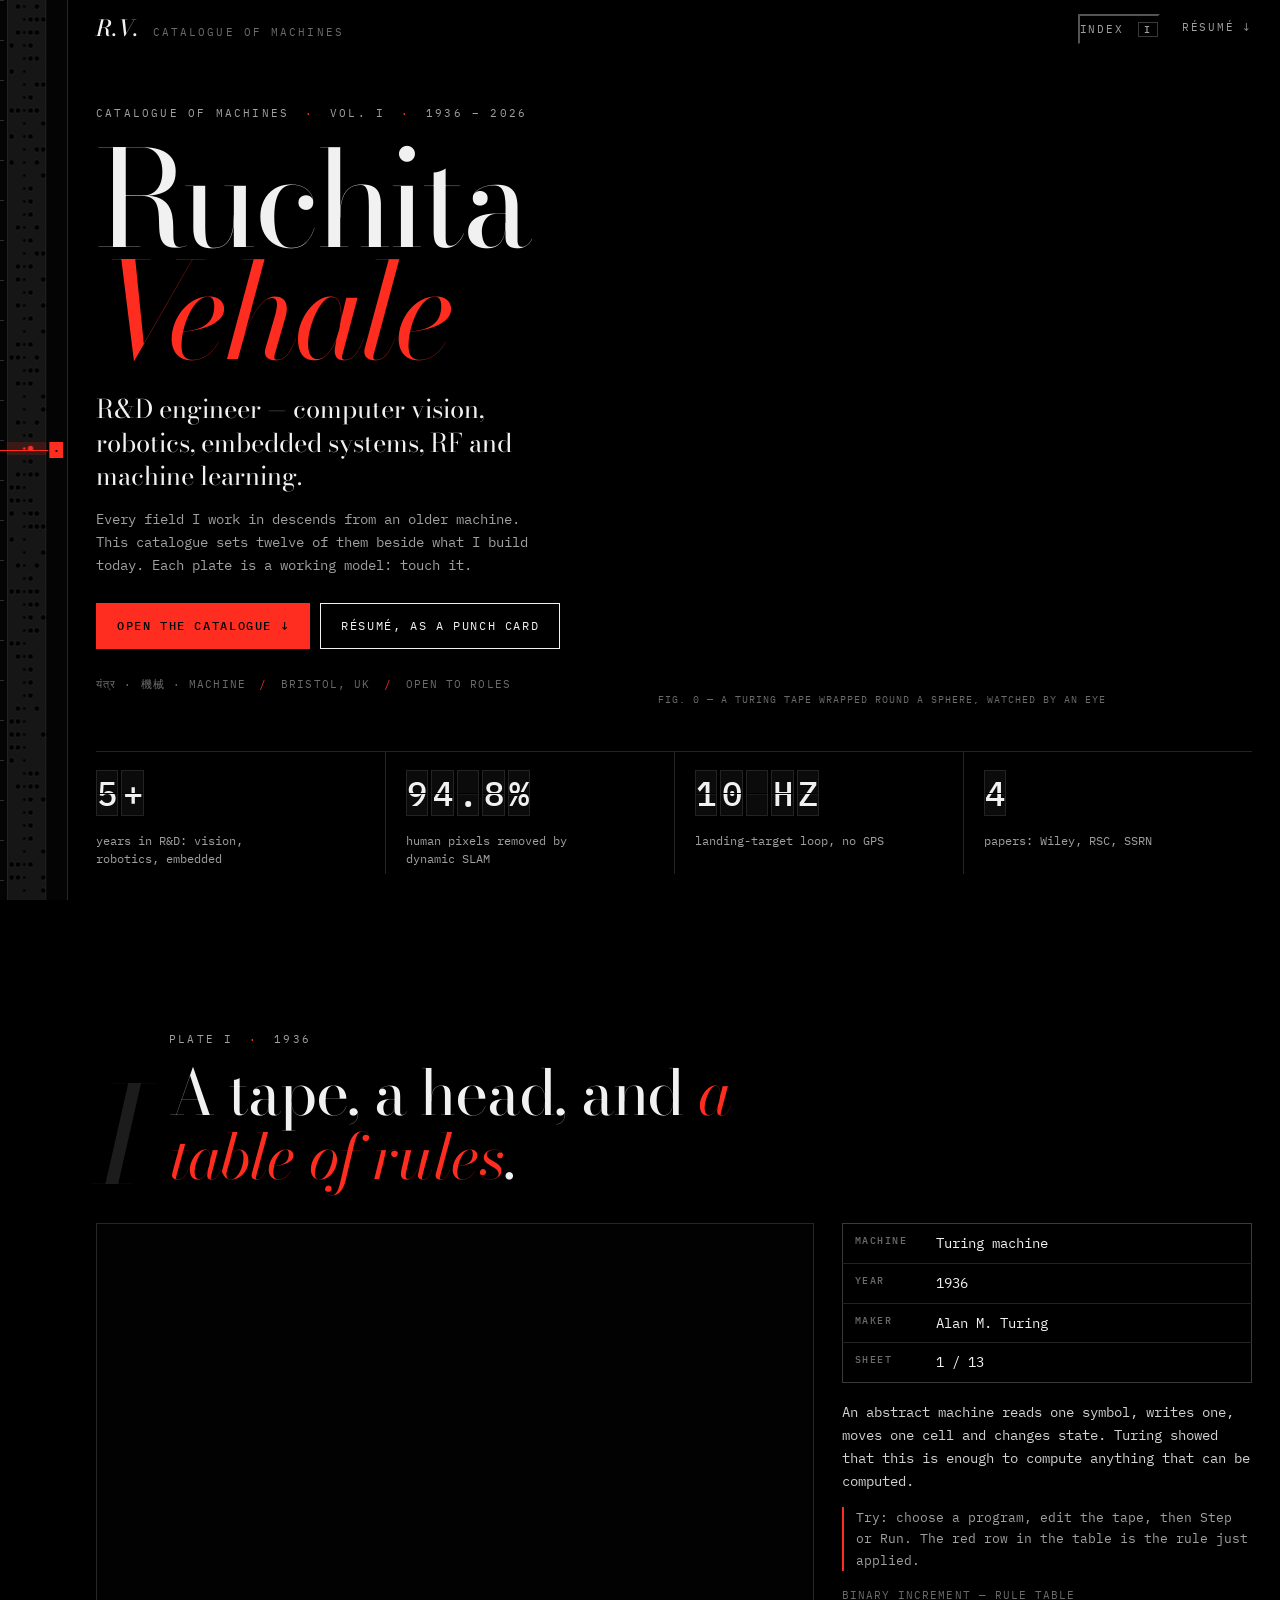
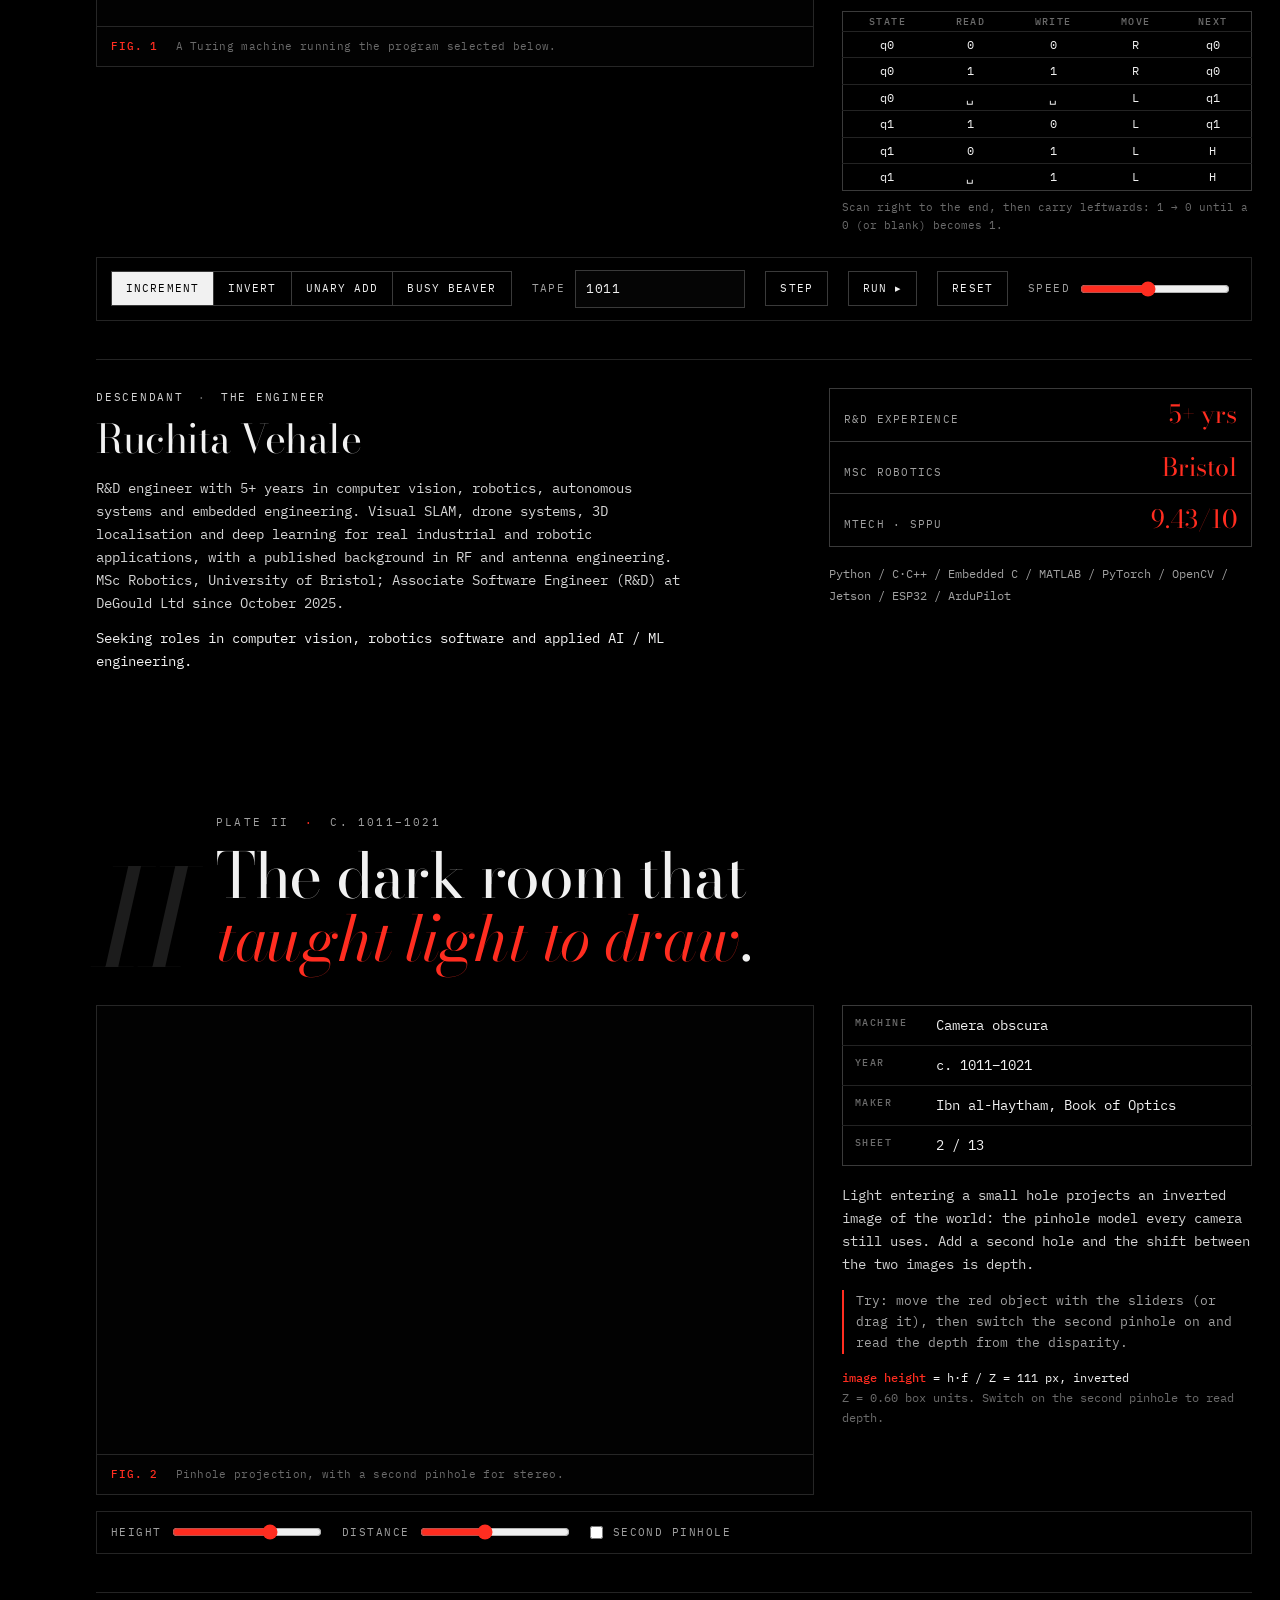
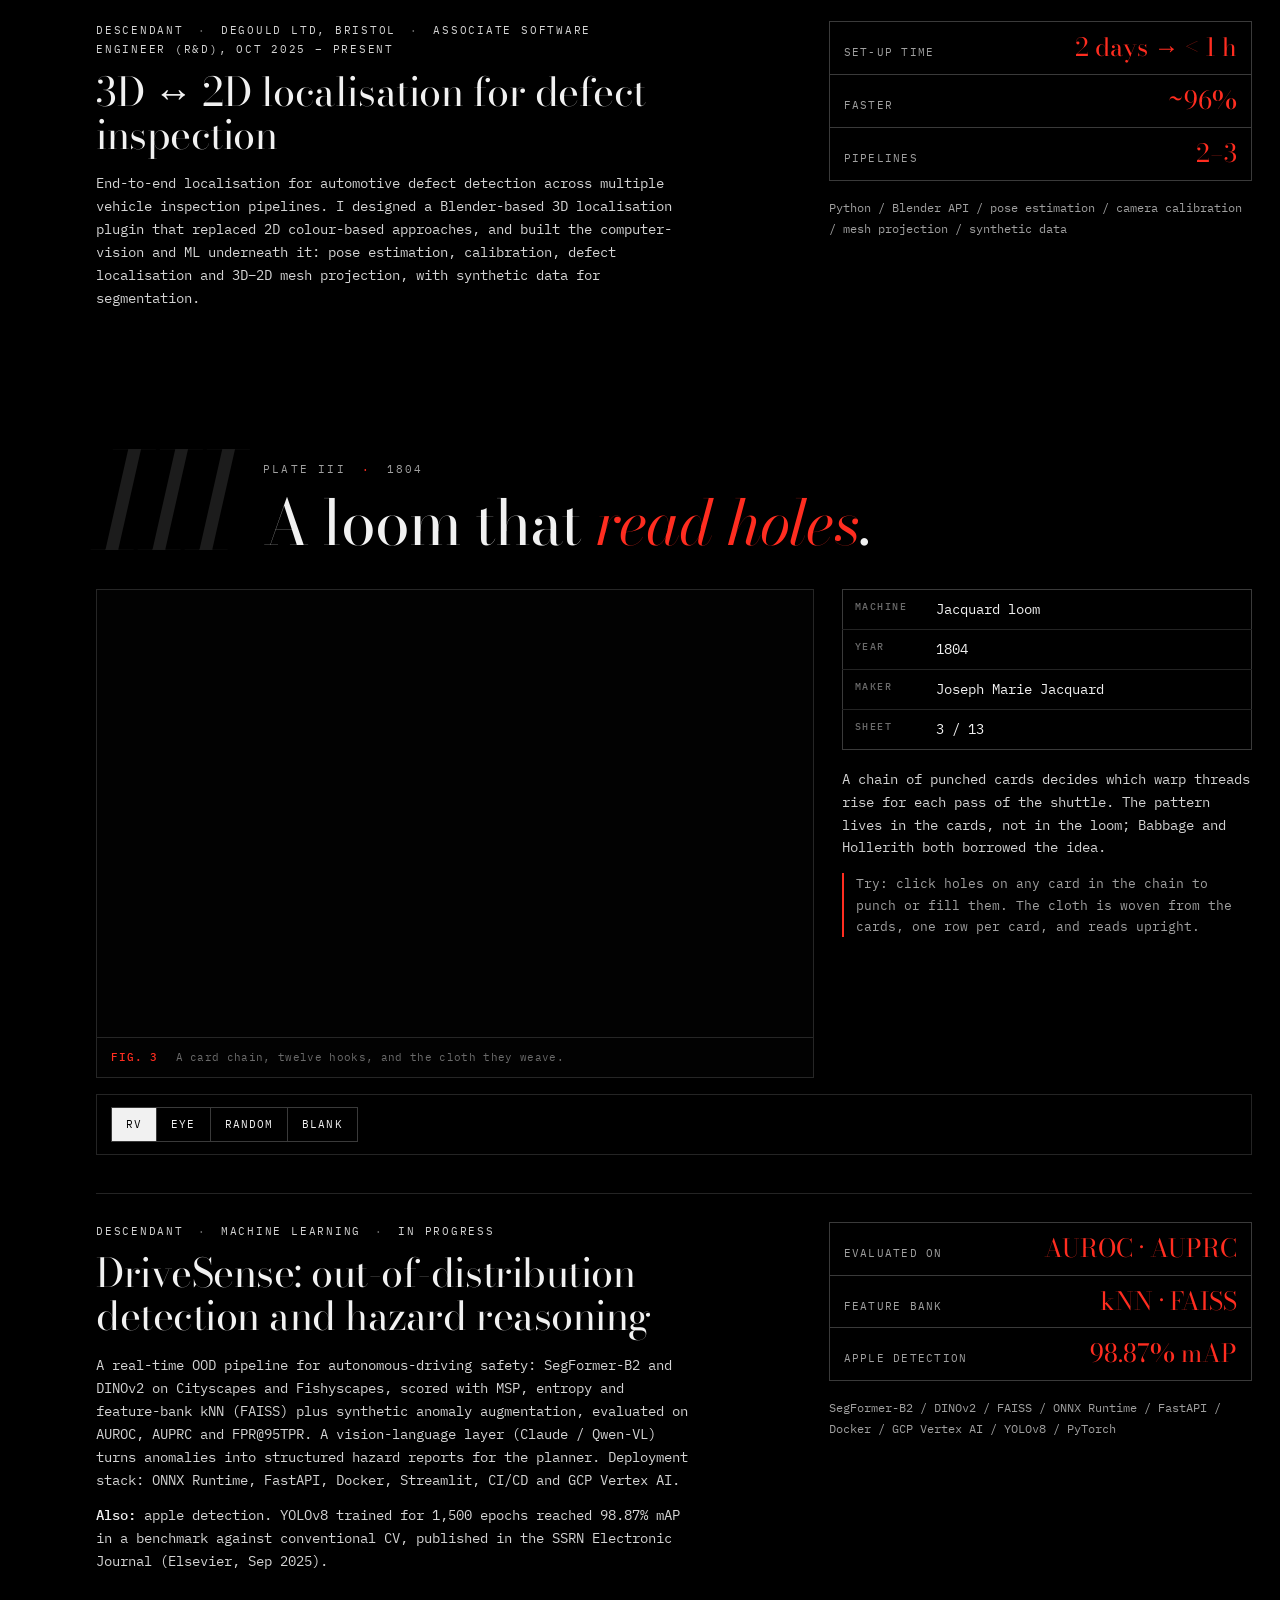
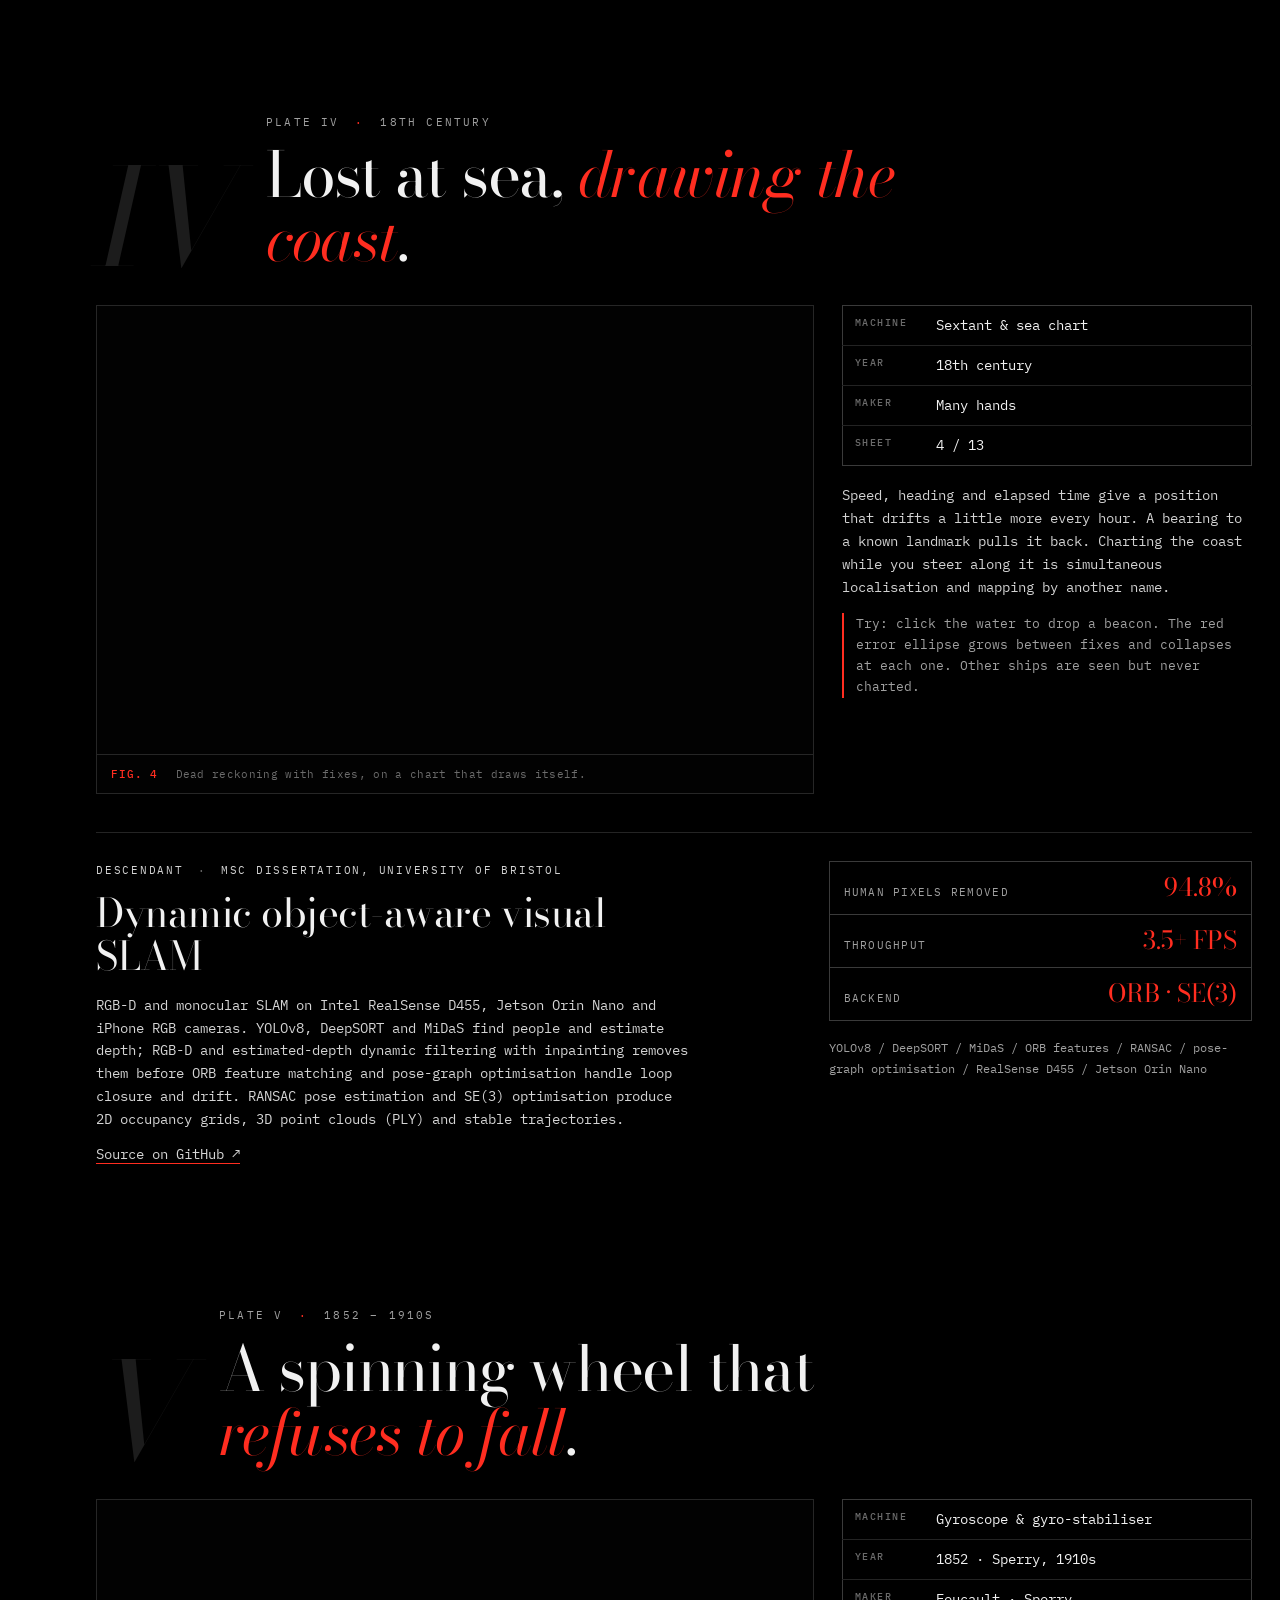
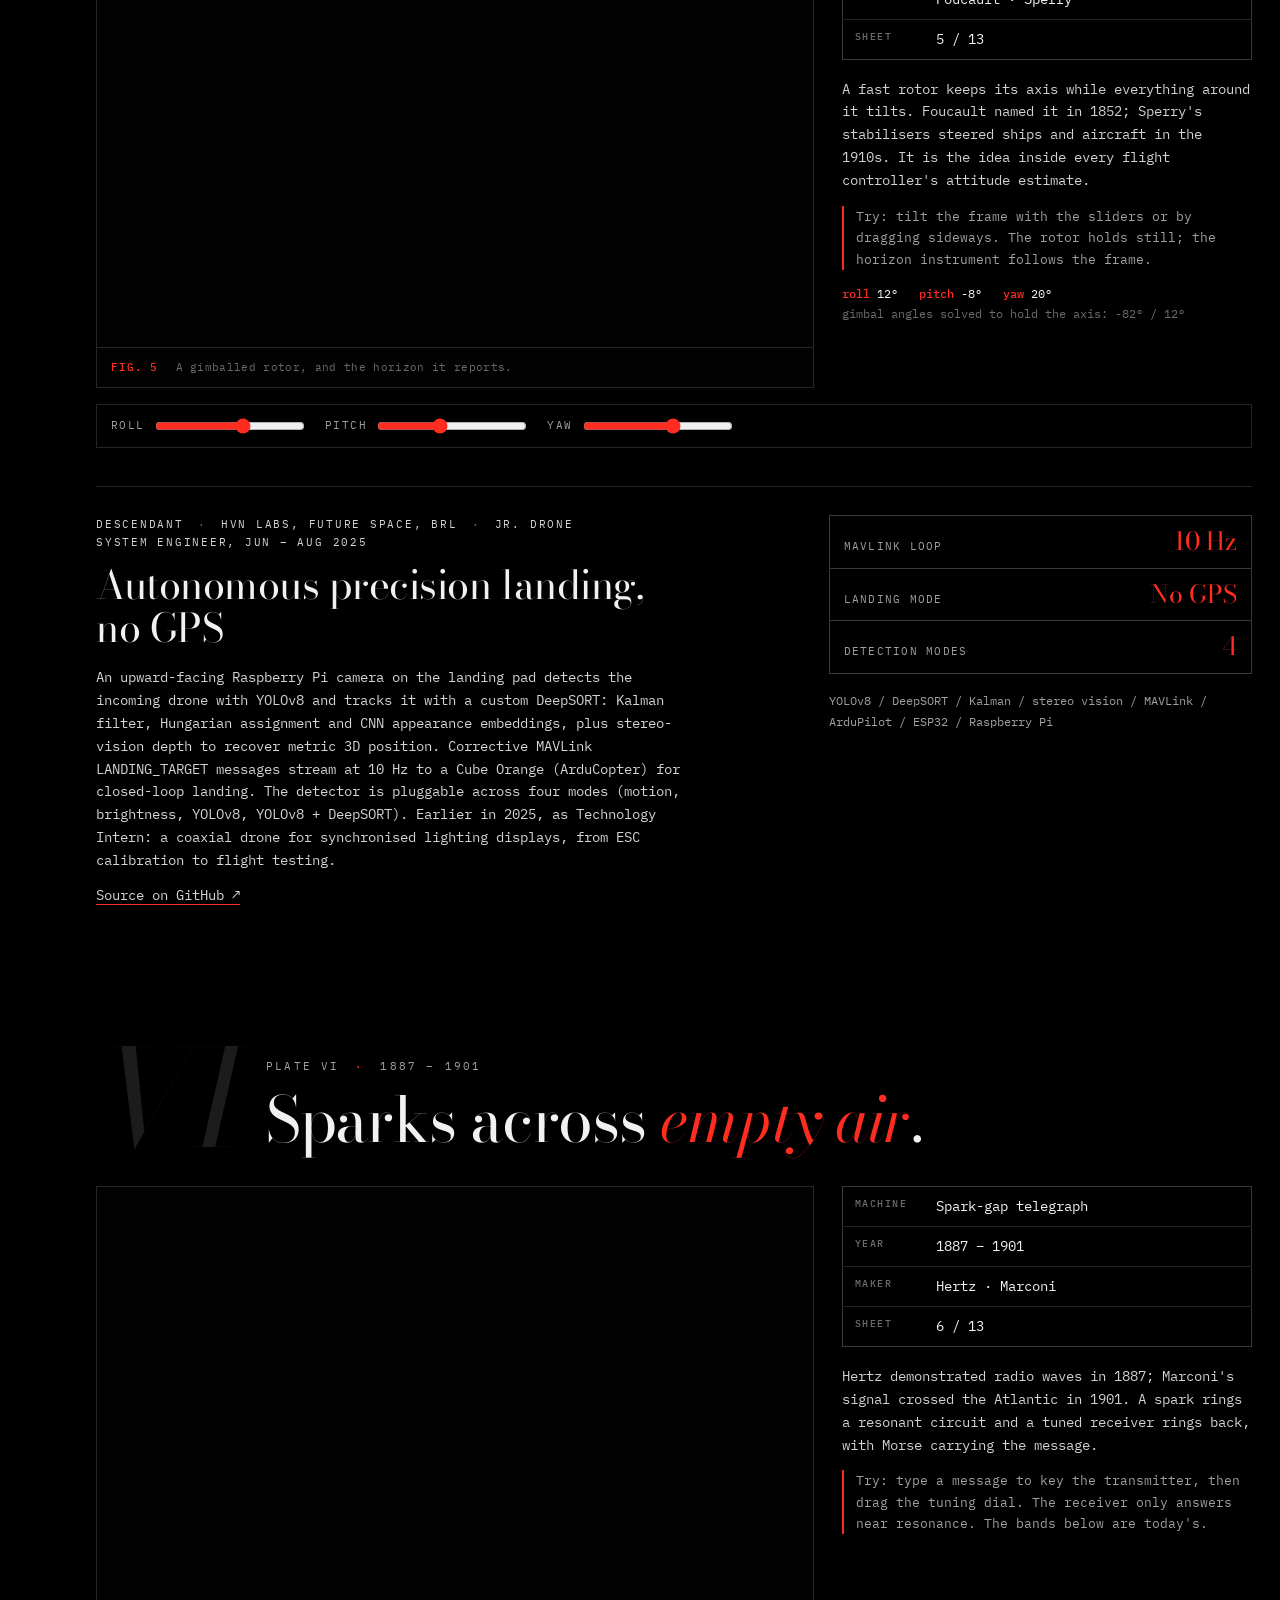
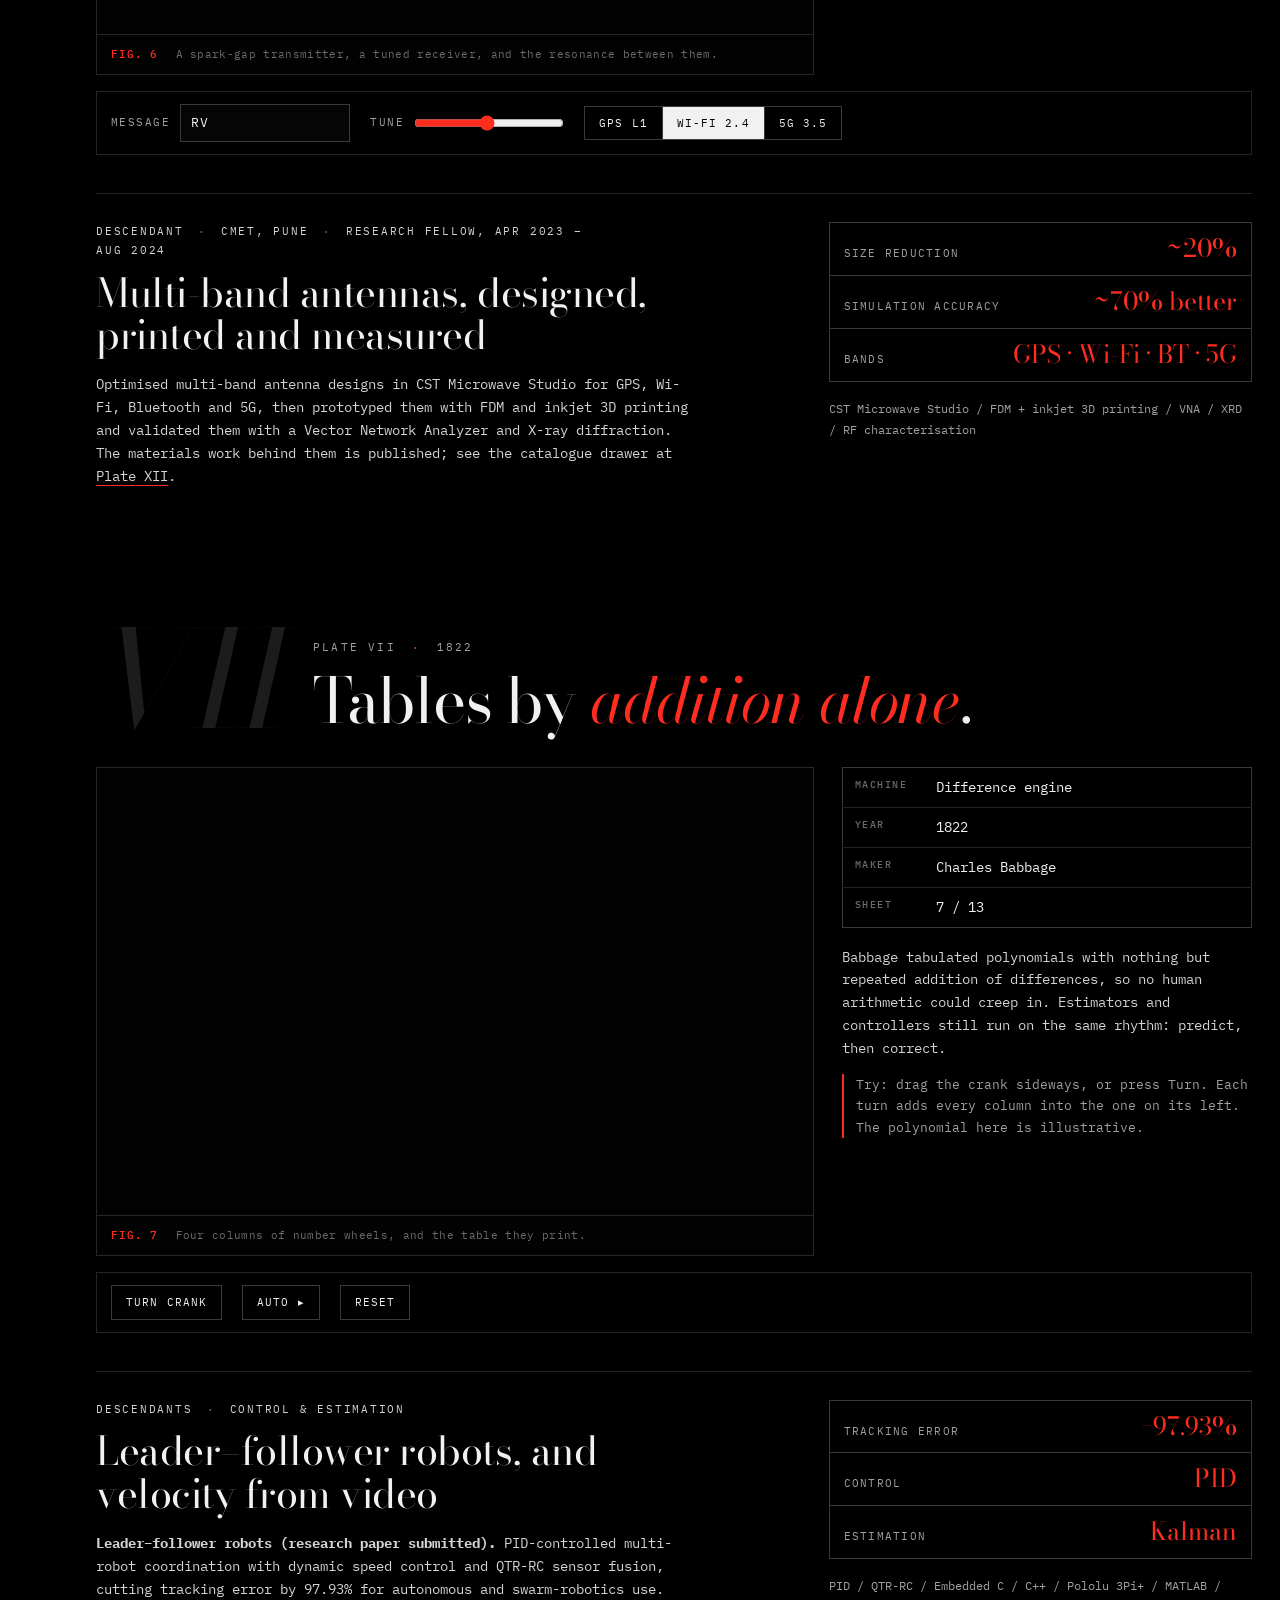
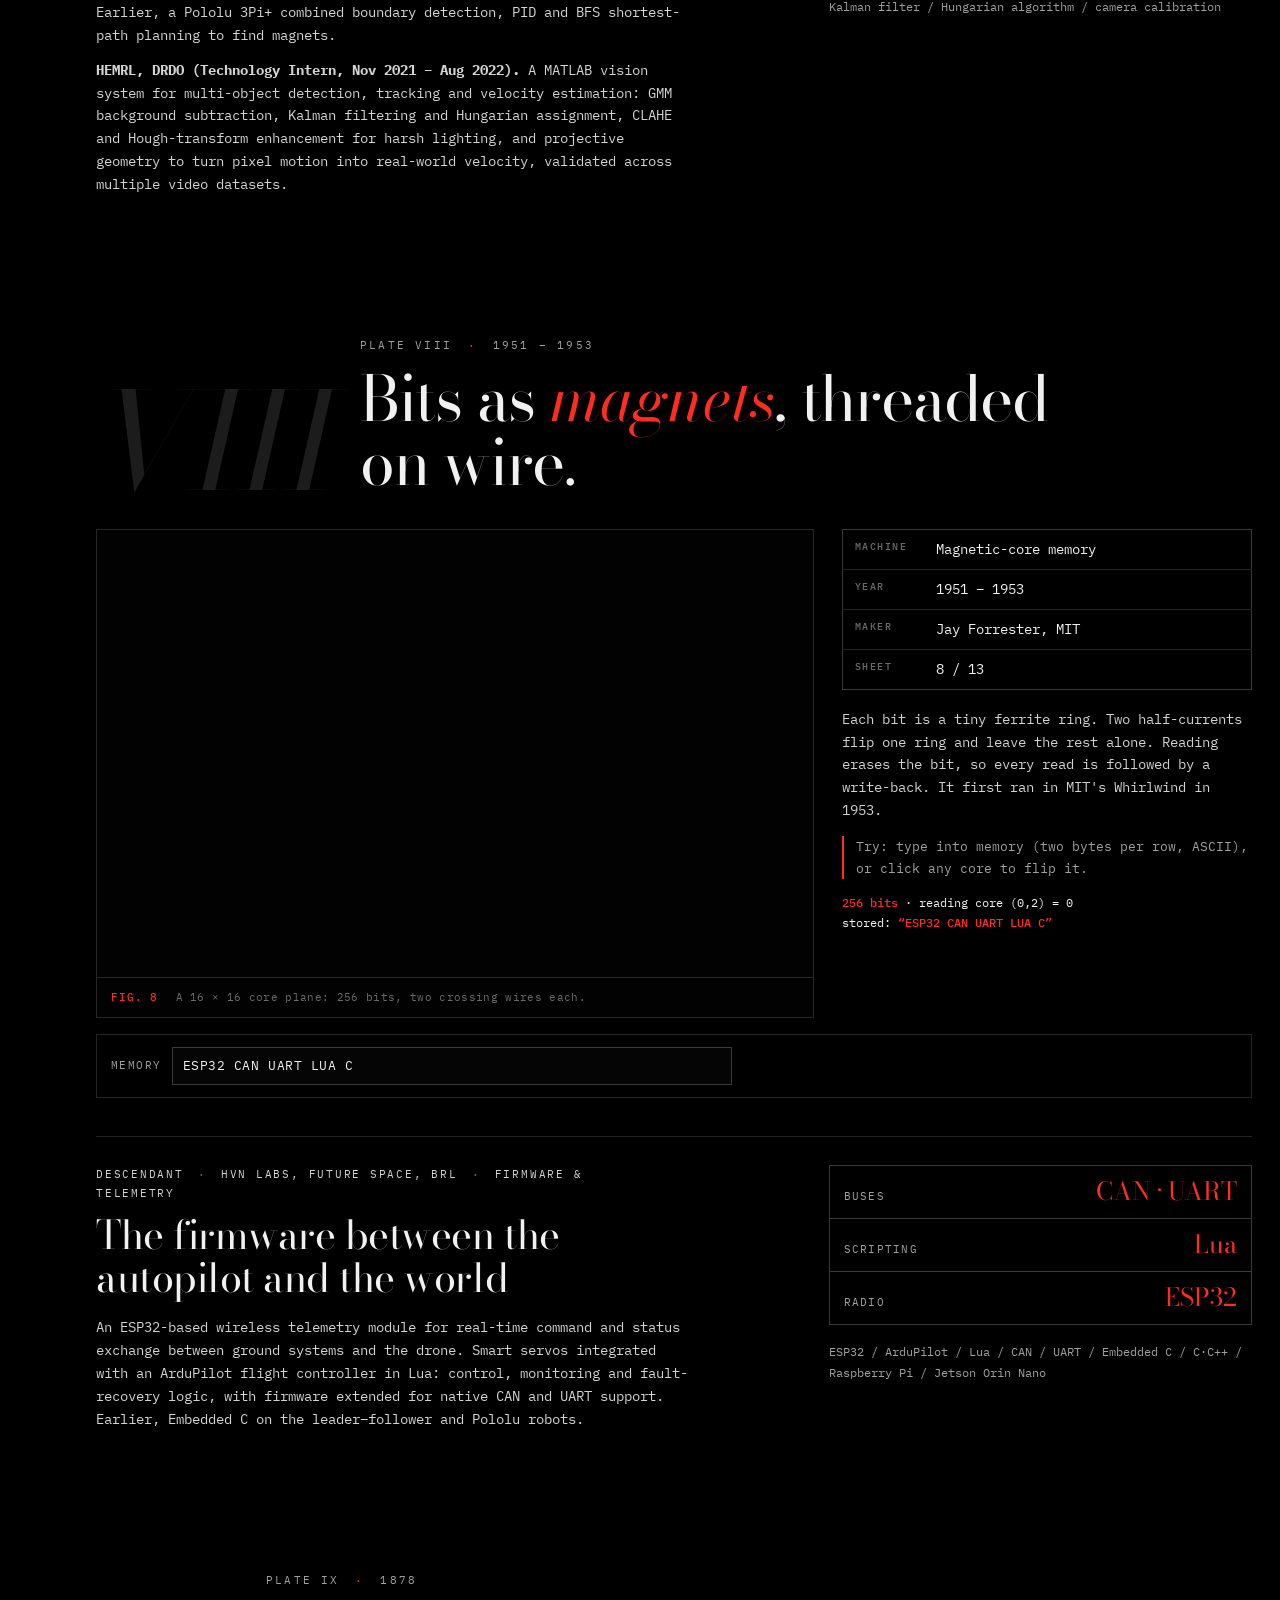
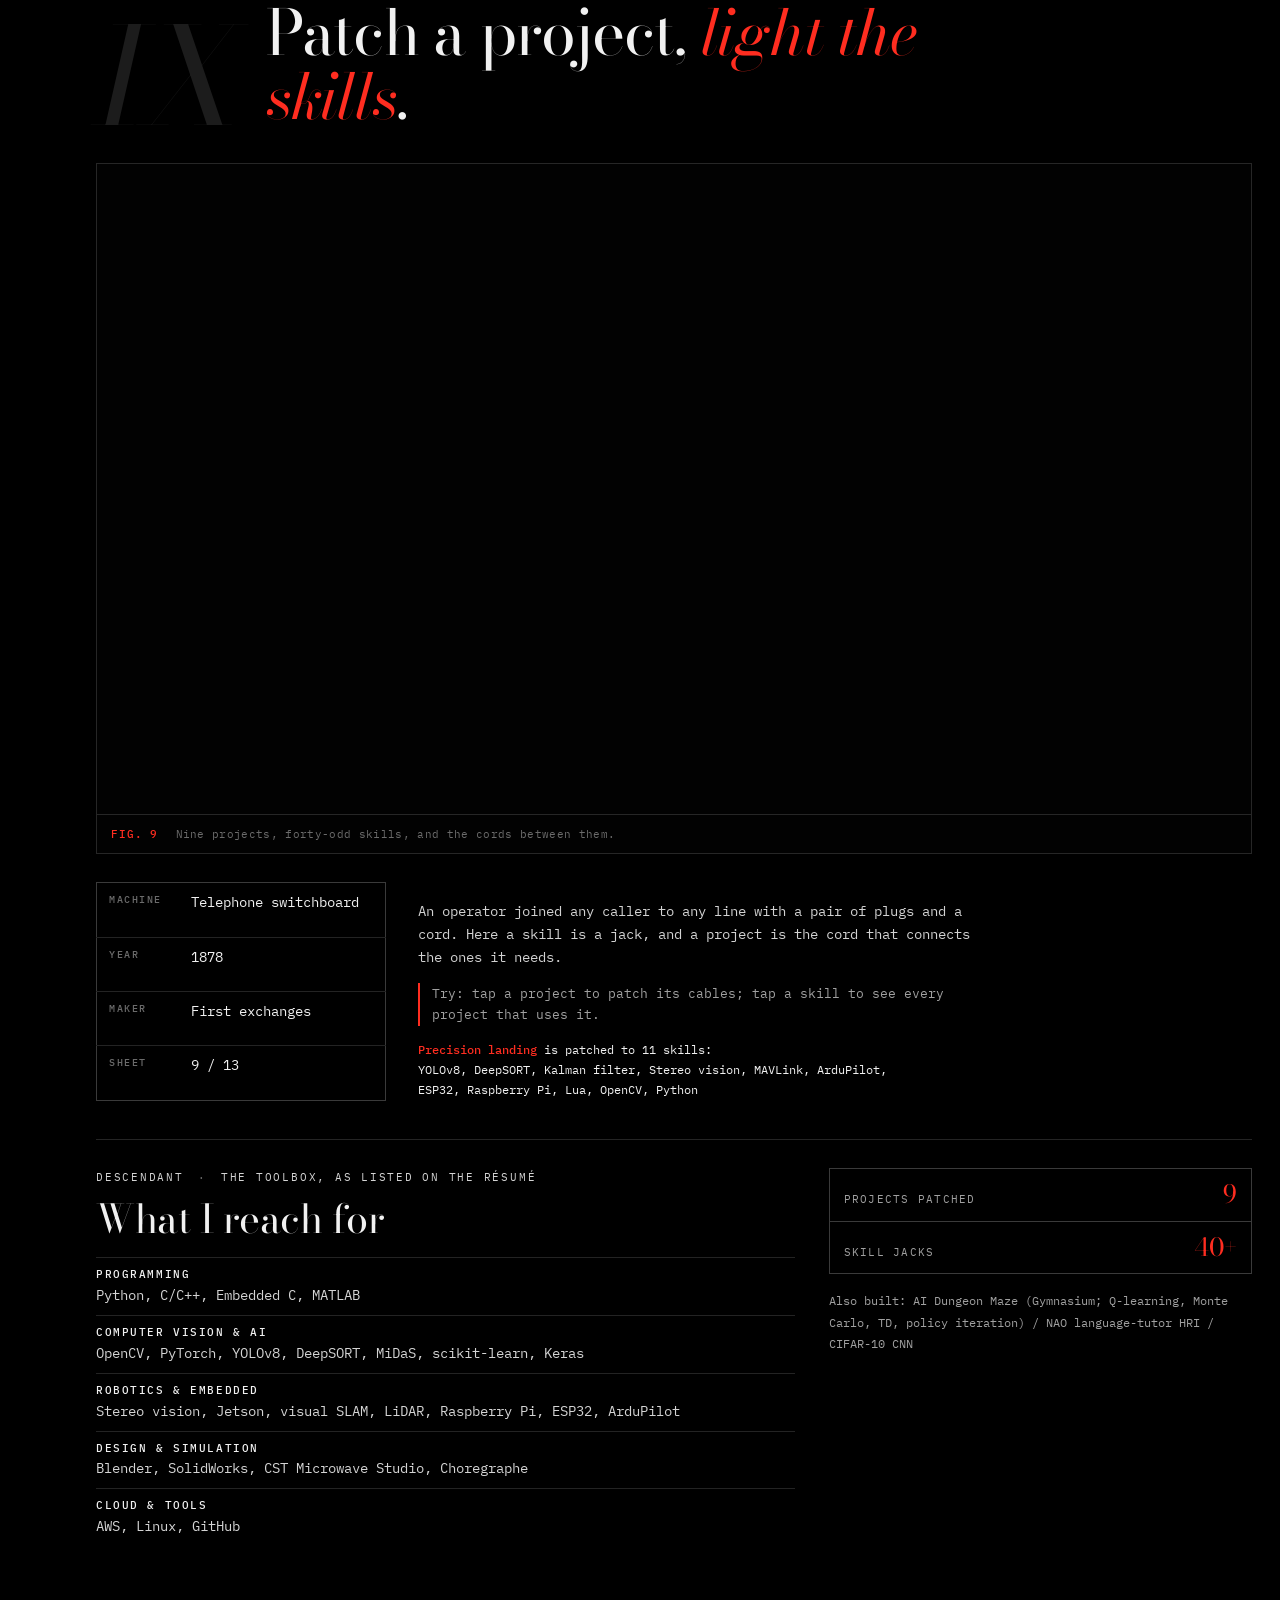
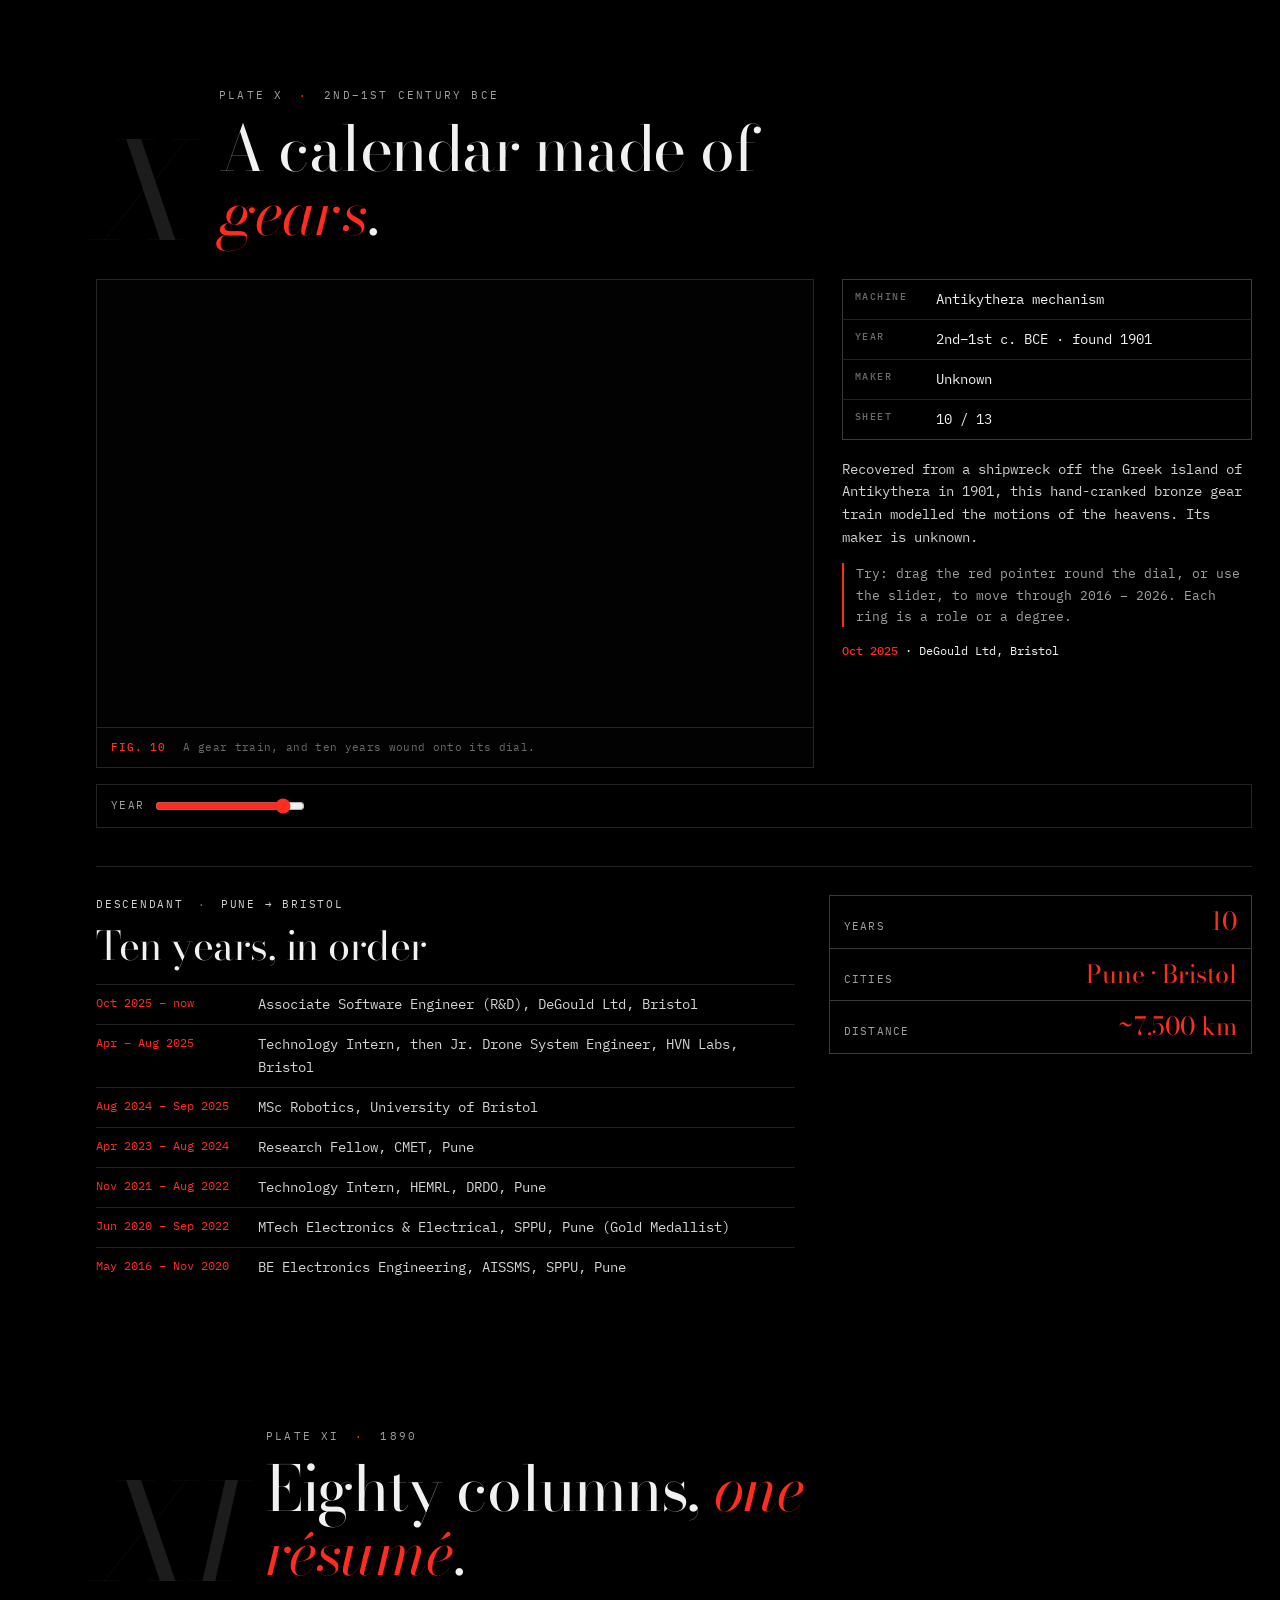
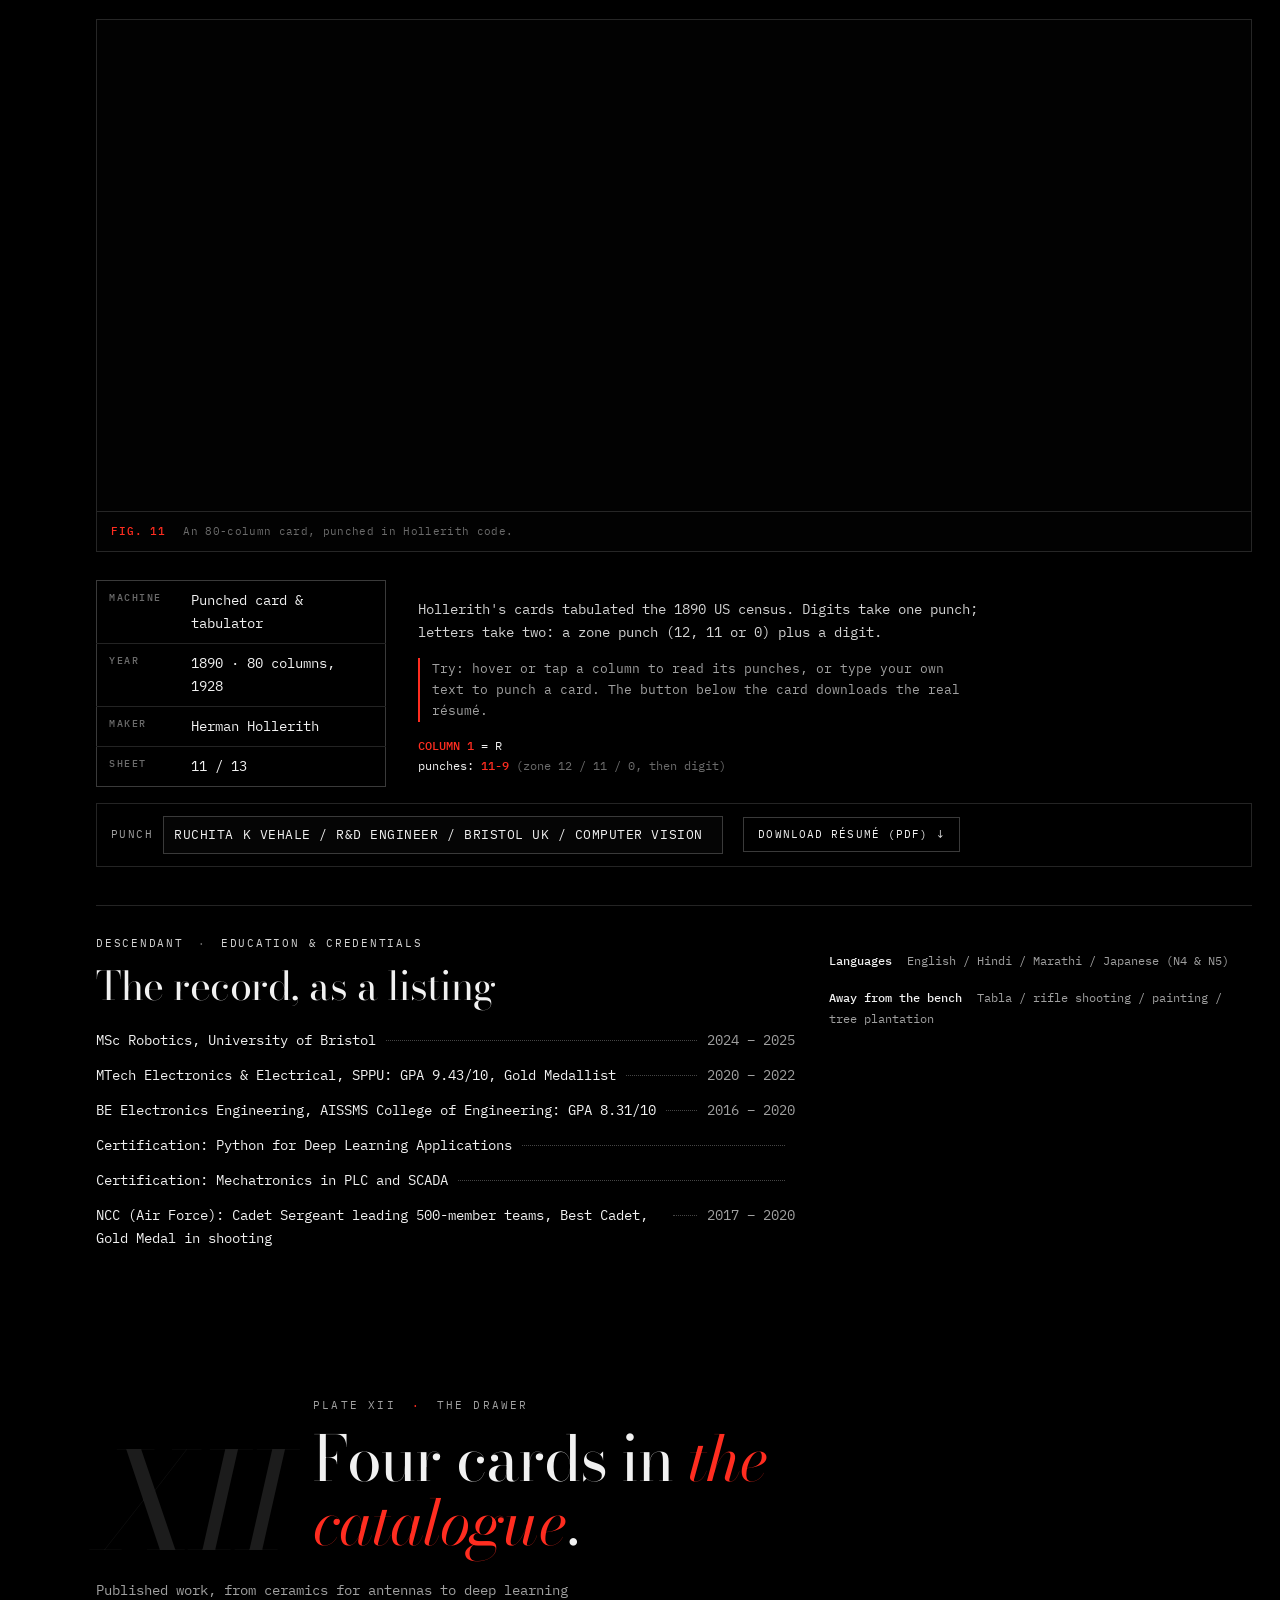
==== site/index.html @ 9521c8f7 "Rewrite portfolio as "Catalogue of Machines" (static site in site/) Replace the Hugo site with a han" ====
<!doctype html>
<html lang="en-GB">
<head>
  <meta charset="utf-8">
  <meta name="viewport" content="width=device-width, initial-scale=1">
  <title>Ruchita Vehale — Catalogue of Machines</title>
  <meta name="description" content="Ruchita Vehale, R&D engineer in computer vision, robotics, embedded systems, RF and machine learning — a catalogue of twelve historic machines, each beside the modern work that descends from it.">
  <meta name="theme-color" content="#000000">
  <meta property="og:title" content="Ruchita Vehale — Catalogue of Machines">
  <meta property="og:description" content="R&D engineer. Computer vision, robotics, embedded, RF and ML — as twelve working historic machines.">
  <link rel="icon" href="./favicon.svg" type="image/svg+xml">
  <link rel="preconnect" href="https://fonts.googleapis.com">
  <link rel="preconnect" href="https://fonts.gstatic.com" crossorigin>
  <link href="https://fonts.googleapis.com/css2?family=Bodoni+Moda:ital,opsz,wght@0,6..96,400;0,6..96,500;1,6..96,400;1,6..96,500&family=IBM+Plex+Mono:wght@300;400;500&display=swap" rel="stylesheet">
  <link rel="stylesheet" href="./css/styles.css">
</head>
<body>
  <canvas id="tape" aria-hidden="true"></canvas>

  <header class="top">
    <a class="mark" href="#top"><b>R.V.</b><span>Catalogue of Machines</span></a>
    <nav>
      <button class="link" id="index-open" aria-haspopup="dialog">Index <kbd>I</kbd></button>
      <a class="link" href="./files/Ruchita_Vehale_Resume.pdf" download>Résumé&nbsp;↓</a>
    </nav>
  </header>

  <main>
    <!-- ═════════════ 0 · HERO ═════════════ -->
    <section class="hero" id="top" data-n="0">
      <div class="hero-copy">
        <p class="eyebrow">Catalogue of Machines <i>·</i> Vol. I <i>·</i> 1936 – 2026</p>
        <h1 class="name"><span>Ruchita</span><em>Vehale</em></h1>
        <p class="tag">R&amp;D engineer — computer vision, robotics, embedded systems, RF and machine learning.</p>
        <p class="lede">Every field I work in descends from an older machine. This catalogue sets twelve of them beside what I build today. Each plate is a working model: touch it.</p>
        <div class="cta">
          <a class="btn red" href="#p1">Open the catalogue&nbsp;↓</a>
          <a class="btn" href="#p11">Résumé, as a punch card</a>
        </div>
        <p class="meta"><span lang="mr">यंत्र</span> · <span lang="ja">機械</span> · machine <i>/</i> Bristol, UK <i>/</i> open to roles</p>
      </div>
      <div class="hero-art">
        <canvas data-scene="hero" data-key="hero" aria-hidden="true"></canvas>
        <span class="figlab">FIG. 0 — a Turing tape wrapped round a sphere, watched by an eye</span>
      </div>
      <dl class="flaps" id="flaps">
        <div class="fm" data-val="5+"><dt class="fl" aria-hidden="true"></dt><dd><b>5+</b> years in R&amp;D: vision, robotics, embedded</dd></div>
        <div class="fm" data-val="94.8%"><dt class="fl" aria-hidden="true"></dt><dd><b>94.8%</b> human pixels removed by dynamic SLAM</dd></div>
        <div class="fm" data-val="10 HZ"><dt class="fl" aria-hidden="true"></dt><dd><b>10 Hz</b> landing-target loop, no GPS</dd></div>
        <div class="fm" data-val="4"><dt class="fl" aria-hidden="true"></dt><dd><b>4</b> papers: Wiley, RSC, SSRN</dd></div>
      </dl>
    </section>

    <!-- ═════════════ I · TURING MACHINE ═════════════ -->
    <section class="plate" id="p1" data-n="1" data-title="Turing machine">
      <header class="ph"><span class="pn" aria-hidden="true">I</span><div><p class="eyebrow">Plate I <i>·</i> 1936</p><h2>A tape, a head, and <em>a table of rules</em>.</h2></div></header>
      <div class="pbody">
        <figure class="fig" style="--ar:16/9;--arm:4/5">
          <canvas data-scene="turing" data-key="turing" aria-hidden="true"></canvas>
          <figcaption><b>FIG. 1</b> A Turing machine running the program selected below.</figcaption>
        </figure>
        <aside class="tb">
          <table>
            <tr><th>Machine</th><td>Turing machine</td></tr>
            <tr><th>Year</th><td>1936</td></tr>
            <tr><th>Maker</th><td>Alan M. Turing</td></tr>
            <tr><th>Sheet</th><td>1 / 13</td></tr>
          </table>
          <p class="note">An abstract machine reads one symbol, writes one, moves one cell and changes state. Turing showed that this is enough to compute anything that can be computed.</p>
          <p class="try">Try: choose a program, edit the tape, then Step or Run. The red row in the table is the rule just applied.</p>
          <div class="rules" data-out="rules"></div>
        </aside>
      </div>
      <div class="ctrls" aria-label="Turing machine controls">
        <div class="seg" role="group" aria-label="Program">
          <button class="on" data-for="turing" data-call="program" data-arg="increment">Increment</button>
          <button data-for="turing" data-call="program" data-arg="invert">Invert</button>
          <button data-for="turing" data-call="program" data-arg="add">Unary add</button>
          <button data-for="turing" data-call="program" data-arg="beaver">Busy beaver</button>
        </div>
        <label class="fld">Tape <input data-for="turing" data-call="input" type="text" value="1011" maxlength="16" spellcheck="false" autocomplete="off" aria-label="Initial tape"></label>
        <button data-for="turing" data-call="step">Step</button>
        <button data-for="turing" data-call="run" id="turing-run">Run ▸</button>
        <button data-for="turing" data-call="reset">Reset</button>
        <label class="fld">Speed <input data-for="turing" data-call="speed" type="range" min="1" max="10" value="5" aria-label="Speed"></label>
      </div>
      <div class="desc">
        <div class="dl">
          <p class="k">Descendant <i>·</i> the engineer</p>
          <h3>Ruchita Vehale</h3>
          <p>R&amp;D engineer with 5+ years in computer vision, robotics, autonomous systems and embedded engineering. Visual SLAM, drone systems, 3D localisation and deep learning for real industrial and robotic applications, with a published background in RF and antenna engineering. MSc Robotics, University of Bristol; Associate Software Engineer (R&amp;D) at DeGould Ltd since October 2025.</p>
          <p class="open">Seeking roles in computer vision, robotics software and applied AI / ML engineering.</p>
        </div>
        <div class="dr">
          <dl class="m"><div><dt>R&amp;D experience</dt><dd>5+ yrs</dd></div><div><dt>MSc Robotics</dt><dd>Bristol</dd></div><div><dt>MTech · SPPU</dt><dd>9.43/10</dd></div></dl>
          <p class="stack">Python / C·C++ / Embedded C / MATLAB / PyTorch / OpenCV / Jetson / ESP32 / ArduPilot</p>
        </div>
      </div>
    </section>

    <!-- ═════════════ II · CAMERA OBSCURA ═════════════ -->
    <section class="plate" id="p2" data-n="2" data-title="Camera obscura">
      <header class="ph"><span class="pn" aria-hidden="true">II</span><div><p class="eyebrow">Plate II <i>·</i> c. 1011–1021</p><h2>The dark room that <em>taught light to draw</em>.</h2></div></header>
      <div class="pbody">
        <figure class="fig" style="--ar:16/10;--arm:1/1.15">
          <canvas data-scene="obscura" data-key="obscura" aria-hidden="true"></canvas>
          <figcaption><b>FIG. 2</b> Pinhole projection, with a second pinhole for stereo.</figcaption>
        </figure>
        <aside class="tb">
          <table>
            <tr><th>Machine</th><td>Camera obscura</td></tr>
            <tr><th>Year</th><td>c. 1011–1021</td></tr>
            <tr><th>Maker</th><td>Ibn al-Haytham, <i>Book of Optics</i></td></tr>
            <tr><th>Sheet</th><td>2 / 13</td></tr>
          </table>
          <p class="note">Light entering a small hole projects an inverted image of the world: the pinhole model every camera still uses. Add a second hole and the shift between the two images is depth.</p>
          <p class="try">Try: move the red object with the sliders (or drag it), then switch the second pinhole on and read the depth from the disparity.</p>
          <p class="read" data-out="obscura-read"></p>
        </aside>
      </div>
      <div class="ctrls">
        <label class="fld">Height <input data-for="obscura" data-call="y" type="range" min="-1" max="1" step="0.01" value="0.35" aria-label="Object height"></label>
        <label class="fld">Distance <input data-for="obscura" data-call="z" type="range" min="0.3" max="1" step="0.01" value="0.6" aria-label="Object distance"></label>
        <label class="fld chk"><input data-for="obscura" data-call="stereo" type="checkbox" aria-label="Second pinhole"> Second pinhole</label>
      </div>
      <div class="desc">
        <div class="dl">
          <p class="k">Descendant <i>·</i> DeGould Ltd, Bristol <i>·</i> Associate Software Engineer (R&amp;D), Oct 2025 – present</p>
          <h3>3D ↔ 2D localisation for defect inspection</h3>
          <p>End-to-end localisation for automotive defect detection across multiple vehicle inspection pipelines. I designed a Blender-based 3D localisation plugin that replaced 2D colour-based approaches, and built the computer-vision and ML underneath it: pose estimation, calibration, defect localisation and 3D–2D mesh projection, with synthetic data for segmentation.</p>
        </div>
        <div class="dr">
          <dl class="m"><div><dt>Set-up time</dt><dd>2 days → &lt; 1 h</dd></div><div><dt>Faster</dt><dd>~96%</dd></div><div><dt>Pipelines</dt><dd>2–3</dd></div></dl>
          <p class="stack">Python / Blender API / pose estimation / camera calibration / mesh projection / synthetic data</p>
        </div>
      </div>
    </section>

    <!-- ═════════════ III · JACQUARD LOOM ═════════════ -->
    <section class="plate" id="p3" data-n="3" data-title="Jacquard loom">
      <header class="ph"><span class="pn" aria-hidden="true">III</span><div><p class="eyebrow">Plate III <i>·</i> 1804</p><h2>A loom that <em>read holes</em>.</h2></div></header>
      <div class="pbody">
        <figure class="fig" style="--ar:16/10;--arm:4/5">
          <canvas data-scene="loom" data-key="loom" aria-hidden="true"></canvas>
          <figcaption><b>FIG. 3</b> A card chain, twelve hooks, and the cloth they weave.</figcaption>
        </figure>
        <aside class="tb">
          <table>
            <tr><th>Machine</th><td>Jacquard loom</td></tr>
            <tr><th>Year</th><td>1804</td></tr>
            <tr><th>Maker</th><td>Joseph Marie Jacquard</td></tr>
            <tr><th>Sheet</th><td>3 / 13</td></tr>
          </table>
          <p class="note">A chain of punched cards decides which warp threads rise for each pass of the shuttle. The pattern lives in the cards, not in the loom; Babbage and Hollerith both borrowed the idea.</p>
          <p class="try">Try: click holes on any card in the chain to punch or fill them. The cloth is woven from the cards, one row per card, and reads upright.</p>
        </aside>
      </div>
      <div class="ctrls">
        <div class="seg" role="group" aria-label="Pattern">
          <button class="on" data-for="loom" data-call="preset" data-arg="rv">RV</button>
          <button data-for="loom" data-call="preset" data-arg="eye">Eye</button>
          <button data-for="loom" data-call="preset" data-arg="random">Random</button>
          <button data-for="loom" data-call="preset" data-arg="clear">Blank</button>
        </div>
      </div>
      <div class="desc">
        <div class="dl">
          <p class="k">Descendant <i>·</i> machine learning <i>·</i> in progress</p>
          <h3>DriveSense: out-of-distribution detection and hazard reasoning</h3>
          <p>A real-time OOD pipeline for autonomous-driving safety: SegFormer-B2 and DINOv2 on Cityscapes and Fishyscapes, scored with MSP, entropy and feature-bank kNN (FAISS) plus synthetic anomaly augmentation, evaluated on AUROC, AUPRC and FPR@95TPR. A vision-language layer (Claude / Qwen-VL) turns anomalies into structured hazard reports for the planner. Deployment stack: ONNX Runtime, FastAPI, Docker, Streamlit, CI/CD and GCP Vertex AI.</p>
          <p class="more"><b>Also:</b> apple detection. YOLOv8 trained for 1,500 epochs reached 98.87% mAP in a benchmark against conventional CV, published in the SSRN Electronic Journal (Elsevier, Sep 2025).</p>
        </div>
        <div class="dr">
          <dl class="m"><div><dt>Evaluated on</dt><dd>AUROC · AUPRC</dd></div><div><dt>Feature bank</dt><dd>kNN · FAISS</dd></div><div><dt>Apple detection</dt><dd>98.87% mAP</dd></div></dl>
          <p class="stack">SegFormer-B2 / DINOv2 / FAISS / ONNX Runtime / FastAPI / Docker / GCP Vertex AI / YOLOv8 / PyTorch</p>
        </div>
      </div>
    </section>

    <!-- ═════════════ IV · NAVIGATOR'S CHART ═════════════ -->
    <section class="plate" id="p4" data-n="4" data-title="Navigator's chart">
      <header class="ph"><span class="pn" aria-hidden="true">IV</span><div><p class="eyebrow">Plate IV <i>·</i> 18th century</p><h2>Lost at sea, <em>drawing the coast</em>.</h2></div></header>
      <div class="pbody">
        <figure class="fig" style="--ar:16/10;--arm:4/5">
          <canvas data-scene="chart" data-key="chart" aria-hidden="true"></canvas>
          <figcaption><b>FIG. 4</b> Dead reckoning with fixes, on a chart that draws itself.</figcaption>
        </figure>
        <aside class="tb">
          <table>
            <tr><th>Machine</th><td>Sextant &amp; sea chart</td></tr>
            <tr><th>Year</th><td>18th century</td></tr>
            <tr><th>Maker</th><td>Many hands</td></tr>
            <tr><th>Sheet</th><td>4 / 13</td></tr>
          </table>
          <p class="note">Speed, heading and elapsed time give a position that drifts a little more every hour. A bearing to a known landmark pulls it back. Charting the coast while you steer along it is simultaneous localisation and mapping by another name.</p>
          <p class="try">Try: click the water to drop a beacon. The red error ellipse grows between fixes and collapses at each one. Other ships are seen but never charted.</p>
        </aside>
      </div>
      <div class="desc">
        <div class="dl">
          <p class="k">Descendant <i>·</i> MSc dissertation, University of Bristol</p>
          <h3>Dynamic object-aware visual SLAM</h3>
          <p>RGB-D and monocular SLAM on Intel RealSense D455, Jetson Orin Nano and iPhone RGB cameras. YOLOv8, DeepSORT and MiDaS find people and estimate depth; RGB-D and estimated-depth dynamic filtering with inpainting removes them before ORB feature matching and pose-graph optimisation handle loop closure and drift. RANSAC pose estimation and SE(3) optimisation produce 2D occupancy grids, 3D point clouds (PLY) and stable trajectories.</p>
          <p class="links"><a href="https://github.com/RuchitaVehale1998/D455-Dynamic-Object-Aware-Visual-SLAM-Framework" target="_blank" rel="noopener">Source on GitHub ↗</a></p>
        </div>
        <div class="dr">
          <dl class="m"><div><dt>Human pixels removed</dt><dd>94.8%</dd></div><div><dt>Throughput</dt><dd>3.5+ FPS</dd></div><div><dt>Backend</dt><dd>ORB · SE(3)</dd></div></dl>
          <p class="stack">YOLOv8 / DeepSORT / MiDaS / ORB features / RANSAC / pose-graph optimisation / RealSense D455 / Jetson Orin Nano</p>
        </div>
      </div>
    </section>

    <!-- ═════════════ V · GYROSCOPE ═════════════ -->
    <section class="plate" id="p5" data-n="5" data-title="Gyroscope">
      <header class="ph"><span class="pn" aria-hidden="true">V</span><div><p class="eyebrow">Plate V <i>·</i> 1852 – 1910s</p><h2>A spinning wheel that <em>refuses to fall</em>.</h2></div></header>
      <div class="pbody">
        <figure class="fig" style="--ar:16/10;--arm:1/1.2">
          <canvas data-scene="gyro" data-key="gyro" aria-hidden="true"></canvas>
          <figcaption><b>FIG. 5</b> A gimballed rotor, and the horizon it reports.</figcaption>
        </figure>
        <aside class="tb">
          <table>
            <tr><th>Machine</th><td>Gyroscope &amp; gyro-stabiliser</td></tr>
            <tr><th>Year</th><td>1852 · Sperry, 1910s</td></tr>
            <tr><th>Maker</th><td>Foucault · Sperry</td></tr>
            <tr><th>Sheet</th><td>5 / 13</td></tr>
          </table>
          <p class="note">A fast rotor keeps its axis while everything around it tilts. Foucault named it in 1852; Sperry's stabilisers steered ships and aircraft in the 1910s. It is the idea inside every flight controller's attitude estimate.</p>
          <p class="try">Try: tilt the frame with the sliders or by dragging sideways. The rotor holds still; the horizon instrument follows the frame.</p>
          <p class="read" data-out="gyro-read"></p>
        </aside>
      </div>
      <div class="ctrls">
        <label class="fld">Roll <input data-for="gyro" data-call="roll" type="range" min="-60" max="60" value="12" aria-label="Roll"></label>
        <label class="fld">Pitch <input data-for="gyro" data-call="pitch" type="range" min="-45" max="45" value="-8" aria-label="Pitch"></label>
        <label class="fld">Yaw <input data-for="gyro" data-call="yaw" type="range" min="-90" max="90" value="20" aria-label="Yaw"></label>
      </div>
      <div class="desc">
        <div class="dl">
          <p class="k">Descendant <i>·</i> HVN Labs, Future Space, BRL <i>·</i> Jr. Drone System Engineer, Jun – Aug 2025</p>
          <h3>Autonomous precision landing, no GPS</h3>
          <p>An upward-facing Raspberry Pi camera on the landing pad detects the incoming drone with YOLOv8 and tracks it with a custom DeepSORT: Kalman filter, Hungarian assignment and CNN appearance embeddings, plus stereo-vision depth to recover metric 3D position. Corrective MAVLink LANDING_TARGET messages stream at 10 Hz to a Cube Orange (ArduCopter) for closed-loop landing. The detector is pluggable across four modes (motion, brightness, YOLOv8, YOLOv8 + DeepSORT). Earlier in 2025, as Technology Intern: a coaxial drone for synchronised lighting displays, from ESC calibration to flight testing.</p>
          <p class="links"><a href="https://github.com/RuchitaVehale1998/drone-precision-landing" target="_blank" rel="noopener">Source on GitHub ↗</a></p>
        </div>
        <div class="dr">
          <dl class="m"><div><dt>MAVLink loop</dt><dd>10 Hz</dd></div><div><dt>Landing mode</dt><dd>No GPS</dd></div><div><dt>Detection modes</dt><dd>4</dd></div></dl>
          <p class="stack">YOLOv8 / DeepSORT / Kalman / stereo vision / MAVLink / ArduPilot / ESP32 / Raspberry Pi</p>
        </div>
      </div>
    </section>

    <!-- ═════════════ VI · TELEGRAPH / SPARK GAP ═════════════ -->
    <section class="plate" id="p6" data-n="6" data-title="Spark-gap telegraph">
      <header class="ph"><span class="pn" aria-hidden="true">VI</span><div><p class="eyebrow">Plate VI <i>·</i> 1887 – 1901</p><h2>Sparks across <em>empty air</em>.</h2></div></header>
      <div class="pbody">
        <figure class="fig" style="--ar:16/10;--arm:4/5">
          <canvas data-scene="radio" data-key="radio" aria-hidden="true"></canvas>
          <figcaption><b>FIG. 6</b> A spark-gap transmitter, a tuned receiver, and the resonance between them.</figcaption>
        </figure>
        <aside class="tb">
          <table>
            <tr><th>Machine</th><td>Spark-gap telegraph</td></tr>
            <tr><th>Year</th><td>1887 – 1901</td></tr>
            <tr><th>Maker</th><td>Hertz · Marconi</td></tr>
            <tr><th>Sheet</th><td>6 / 13</td></tr>
          </table>
          <p class="note">Hertz demonstrated radio waves in 1887; Marconi's signal crossed the Atlantic in 1901. A spark rings a resonant circuit and a tuned receiver rings back, with Morse carrying the message.</p>
          <p class="try">Try: type a message to key the transmitter, then drag the tuning dial. The receiver only answers near resonance. The bands below are today's.</p>
          <p class="read" data-out="radio-read"></p>
        </aside>
      </div>
      <div class="ctrls">
        <label class="fld">Message <input data-for="radio" data-call="text" type="text" value="RV" maxlength="14" spellcheck="false" autocomplete="off" aria-label="Morse message"></label>
        <label class="fld">Tune <input data-for="radio" data-call="tune" type="range" min="1" max="4" step="0.005" value="2.44" aria-label="Receiver tuning"></label>
        <div class="seg" role="group" aria-label="Bands">
          <button data-for="radio" data-call="band" data-arg="1.575">GPS L1</button>
          <button class="on" data-for="radio" data-call="band" data-arg="2.44">Wi-Fi 2.4</button>
          <button data-for="radio" data-call="band" data-arg="3.5">5G 3.5</button>
        </div>
      </div>
      <div class="desc">
        <div class="dl">
          <p class="k">Descendant <i>·</i> CMET, Pune <i>·</i> Research Fellow, Apr 2023 – Aug 2024</p>
          <h3>Multi-band antennas, designed, printed and measured</h3>
          <p>Optimised multi-band antenna designs in CST Microwave Studio for GPS, Wi-Fi, Bluetooth and 5G, then prototyped them with FDM and inkjet 3D printing and validated them with a Vector Network Analyzer and X-ray diffraction. The materials work behind them is published; see the catalogue drawer at <a href="#p12">Plate XII</a>.</p>
        </div>
        <div class="dr">
          <dl class="m"><div><dt>Size reduction</dt><dd>~20%</dd></div><div><dt>Simulation accuracy</dt><dd>~70% better</dd></div><div><dt>Bands</dt><dd>GPS · Wi-Fi · BT · 5G</dd></div></dl>
          <p class="stack">CST Microwave Studio / FDM + inkjet 3D printing / VNA / XRD / RF characterisation</p>
        </div>
      </div>
    </section>

    <!-- ═════════════ VII · DIFFERENCE ENGINE ═════════════ -->
    <section class="plate" id="p7" data-n="7" data-title="Difference engine">
      <header class="ph"><span class="pn" aria-hidden="true">VII</span><div><p class="eyebrow">Plate VII <i>·</i> 1822</p><h2>Tables by <em>addition alone</em>.</h2></div></header>
      <div class="pbody">
        <figure class="fig" style="--ar:16/10;--arm:4/5">
          <canvas data-scene="engine" data-key="engine" aria-hidden="true"></canvas>
          <figcaption><b>FIG. 7</b> Four columns of number wheels, and the table they print.</figcaption>
        </figure>
        <aside class="tb">
          <table>
            <tr><th>Machine</th><td>Difference engine</td></tr>
            <tr><th>Year</th><td>1822</td></tr>
            <tr><th>Maker</th><td>Charles Babbage</td></tr>
            <tr><th>Sheet</th><td>7 / 13</td></tr>
          </table>
          <p class="note">Babbage tabulated polynomials with nothing but repeated addition of differences, so no human arithmetic could creep in. Estimators and controllers still run on the same rhythm: predict, then correct.</p>
          <p class="try">Try: drag the crank sideways, or press Turn. Each turn adds every column into the one on its left. The polynomial here is illustrative.</p>
        </aside>
      </div>
      <div class="ctrls">
        <button data-for="engine" data-call="turn">Turn crank</button>
        <button data-for="engine" data-call="auto" id="engine-auto">Auto ▸</button>
        <button data-for="engine" data-call="reset">Reset</button>
      </div>
      <div class="desc">
        <div class="dl">
          <p class="k">Descendants <i>·</i> control &amp; estimation</p>
          <h3>Leader–follower robots, and velocity from video</h3>
          <p><b>Leader–follower robots (research paper submitted).</b> PID-controlled multi-robot coordination with dynamic speed control and QTR-RC sensor fusion, cutting tracking error by 97.93% for autonomous and swarm-robotics use. Earlier, a Pololu 3Pi+ combined boundary detection, PID and BFS shortest-path planning to find magnets.</p>
          <p><b>HEMRL, DRDO (Technology Intern, Nov 2021 – Aug 2022).</b> A MATLAB vision system for multi-object detection, tracking and velocity estimation: GMM background subtraction, Kalman filtering and Hungarian assignment, CLAHE and Hough-transform enhancement for harsh lighting, and projective geometry to turn pixel motion into real-world velocity, validated across multiple video datasets.</p>
        </div>
        <div class="dr">
          <dl class="m"><div><dt>Tracking error</dt><dd>−97.93%</dd></div><div><dt>Control</dt><dd>PID</dd></div><div><dt>Estimation</dt><dd>Kalman</dd></div></dl>
          <p class="stack">PID / QTR-RC / Embedded C / C++ / Pololu 3Pi+ / MATLAB / Kalman filter / Hungarian algorithm / camera calibration</p>
        </div>
      </div>
    </section>

    <!-- ═════════════ VIII · CORE MEMORY ═════════════ -->
    <section class="plate" id="p8" data-n="8" data-title="Core memory">
      <header class="ph"><span class="pn" aria-hidden="true">VIII</span><div><p class="eyebrow">Plate VIII <i>·</i> 1951 – 1953</p><h2>Bits as <em>magnets</em>, threaded on wire.</h2></div></header>
      <div class="pbody">
        <figure class="fig" style="--ar:16/10;--arm:1/1.1">
          <canvas data-scene="core" data-key="core" aria-hidden="true"></canvas>
          <figcaption><b>FIG. 8</b> A 16 × 16 core plane: 256 bits, two crossing wires each.</figcaption>
        </figure>
        <aside class="tb">
          <table>
            <tr><th>Machine</th><td>Magnetic-core memory</td></tr>
            <tr><th>Year</th><td>1951 – 1953</td></tr>
            <tr><th>Maker</th><td>Jay Forrester, MIT</td></tr>
            <tr><th>Sheet</th><td>8 / 13</td></tr>
          </table>
          <p class="note">Each bit is a tiny ferrite ring. Two half-currents flip one ring and leave the rest alone. Reading erases the bit, so every read is followed by a write-back. It first ran in MIT's Whirlwind in 1953.</p>
          <p class="try">Try: type into memory (two bytes per row, ASCII), or click any core to flip it.</p>
          <p class="read" data-out="core-read"></p>
        </aside>
      </div>
      <div class="ctrls">
        <label class="fld wide">Memory <input data-for="core" data-call="text" type="text" value="ESP32 CAN UART LUA C" maxlength="32" spellcheck="false" autocomplete="off" aria-label="Text stored in core memory"></label>
      </div>
      <div class="desc">
        <div class="dl">
          <p class="k">Descendant <i>·</i> HVN Labs, Future Space, BRL <i>·</i> firmware &amp; telemetry</p>
          <h3>The firmware between the autopilot and the world</h3>
          <p>An ESP32-based wireless telemetry module for real-time command and status exchange between ground systems and the drone. Smart servos integrated with an ArduPilot flight controller in Lua: control, monitoring and fault-recovery logic, with firmware extended for native CAN and UART support. Earlier, Embedded C on the leader–follower and Pololu robots.</p>
        </div>
        <div class="dr">
          <dl class="m"><div><dt>Buses</dt><dd>CAN · UART</dd></div><div><dt>Scripting</dt><dd>Lua</dd></div><div><dt>Radio</dt><dd>ESP32</dd></div></dl>
          <p class="stack">ESP32 / ArduPilot / Lua / CAN / UART / Embedded C / C·C++ / Raspberry Pi / Jetson Orin Nano</p>
        </div>
      </div>
    </section>

    <!-- ═════════════ IX · SWITCHBOARD ═════════════ -->
    <section class="plate" id="p9" data-n="9" data-title="Switchboard">
      <header class="ph"><span class="pn" aria-hidden="true">IX</span><div><p class="eyebrow">Plate IX <i>·</i> 1878</p><h2>Patch a project, <em>light the skills</em>.</h2></div></header>
      <div class="pbody">
        <figure class="fig wide" style="--ar:16/9;--arm:3/5">
          <canvas data-scene="switch" data-key="switch" aria-hidden="true"></canvas>
          <figcaption><b>FIG. 9</b> Nine projects, forty-odd skills, and the cords between them.</figcaption>
        </figure>
        <aside class="tb">
          <table>
            <tr><th>Machine</th><td>Telephone switchboard</td></tr>
            <tr><th>Year</th><td>1878</td></tr>
            <tr><th>Maker</th><td>First exchanges</td></tr>
            <tr><th>Sheet</th><td>9 / 13</td></tr>
          </table>
          <p class="note">An operator joined any caller to any line with a pair of plugs and a cord. Here a skill is a jack, and a project is the cord that connects the ones it needs.</p>
          <p class="try">Try: tap a project to patch its cables; tap a skill to see every project that uses it.</p>
          <p class="read" data-out="switch-read"></p>
        </aside>
      </div>
      <div class="desc">
        <div class="dl">
          <p class="k">Descendant <i>·</i> the toolbox, as listed on the résumé</p>
          <h3>What I reach for</h3>
          <ul class="toolbox">
            <li><b>Programming</b> Python, C/C++, Embedded C, MATLAB</li>
            <li><b>Computer vision &amp; AI</b> OpenCV, PyTorch, YOLOv8, DeepSORT, MiDaS, scikit-learn, Keras</li>
            <li><b>Robotics &amp; embedded</b> Stereo vision, Jetson, visual SLAM, LiDAR, Raspberry Pi, ESP32, ArduPilot</li>
            <li><b>Design &amp; simulation</b> Blender, SolidWorks, CST Microwave Studio, Choregraphe</li>
            <li><b>Cloud &amp; tools</b> AWS, Linux, GitHub</li>
          </ul>
        </div>
        <div class="dr">
          <dl class="m"><div><dt>Projects patched</dt><dd>9</dd></div><div><dt>Skill jacks</dt><dd>40+</dd></div></dl>
          <p class="stack">Also built: AI Dungeon Maze (Gymnasium; Q-learning, Monte Carlo, TD, policy iteration) / NAO language-tutor HRI / CIFAR-10 CNN</p>
        </div>
      </div>
    </section>

    <!-- ═════════════ X · ANTIKYTHERA ═════════════ -->
    <section class="plate" id="p10" data-n="10" data-title="Antikythera mechanism">
      <header class="ph"><span class="pn" aria-hidden="true">X</span><div><p class="eyebrow">Plate X <i>·</i> 2nd–1st century BCE</p><h2>A calendar made of <em>gears</em>.</h2></div></header>
      <div class="pbody">
        <figure class="fig" style="--ar:16/10;--arm:1/1.15">
          <canvas data-scene="gears" data-key="gears" aria-hidden="true"></canvas>
          <figcaption><b>FIG. 10</b> A gear train, and ten years wound onto its dial.</figcaption>
        </figure>
        <aside class="tb">
          <table>
            <tr><th>Machine</th><td>Antikythera mechanism</td></tr>
            <tr><th>Year</th><td>2nd–1st c. BCE · found 1901</td></tr>
            <tr><th>Maker</th><td>Unknown</td></tr>
            <tr><th>Sheet</th><td>10 / 13</td></tr>
          </table>
          <p class="note">Recovered from a shipwreck off the Greek island of Antikythera in 1901, this hand-cranked bronze gear train modelled the motions of the heavens. Its maker is unknown.</p>
          <p class="try">Try: drag the red pointer round the dial, or use the slider, to move through 2016 – 2026. Each ring is a role or a degree.</p>
          <p class="read" data-out="gears-read"></p>
        </aside>
      </div>
      <div class="ctrls">
        <label class="fld wide">Year <input data-for="gears" data-call="year" type="range" min="2016" max="2026.9" step="0.01" value="2025.8" aria-label="Year"></label>
      </div>
      <div class="desc">
        <div class="dl">
          <p class="k">Descendant <i>·</i> Pune → Bristol</p>
          <h3>Ten years, in order</h3>
          <ol class="timeline">
            <li><time>Oct 2025 – now</time> Associate Software Engineer (R&amp;D), DeGould Ltd, Bristol</li>
            <li><time>Apr – Aug 2025</time> Technology Intern, then Jr. Drone System Engineer, HVN Labs, Bristol</li>
            <li><time>Aug 2024 – Sep 2025</time> MSc Robotics, University of Bristol</li>
            <li><time>Apr 2023 – Aug 2024</time> Research Fellow, CMET, Pune</li>
            <li><time>Nov 2021 – Aug 2022</time> Technology Intern, HEMRL, DRDO, Pune</li>
            <li><time>Jun 2020 – Sep 2022</time> MTech Electronics &amp; Electrical, SPPU, Pune (Gold Medallist)</li>
            <li><time>May 2016 – Nov 2020</time> BE Electronics Engineering, AISSMS, SPPU, Pune</li>
          </ol>
        </div>
        <div class="dr">
          <dl class="m"><div><dt>Years</dt><dd>10</dd></div><div><dt>Cities</dt><dd>Pune · Bristol</dd></div><div><dt>Distance</dt><dd>~7,500 km</dd></div></dl>
        </div>
      </div>
    </section>

    <!-- ═════════════ XI · HOLLERITH CARD ═════════════ -->
    <section class="plate" id="p11" data-n="11" data-title="Hollerith card">
      <header class="ph"><span class="pn" aria-hidden="true">XI</span><div><p class="eyebrow">Plate XI <i>·</i> 1890</p><h2>Eighty columns, <em>one résumé</em>.</h2></div></header>
      <div class="pbody">
        <figure class="fig wide" style="--ar:2.35/1;--arm:1/1.1">
          <canvas data-scene="card" data-key="card" aria-hidden="true"></canvas>
          <figcaption><b>FIG. 11</b> An 80-column card, punched in Hollerith code.</figcaption>
        </figure>
        <aside class="tb">
          <table>
            <tr><th>Machine</th><td>Punched card &amp; tabulator</td></tr>
            <tr><th>Year</th><td>1890 · 80 columns, 1928</td></tr>
            <tr><th>Maker</th><td>Herman Hollerith</td></tr>
            <tr><th>Sheet</th><td>11 / 13</td></tr>
          </table>
          <p class="note">Hollerith's cards tabulated the 1890 US census. Digits take one punch; letters take two: a zone punch (12, 11 or 0) plus a digit.</p>
          <p class="try">Try: hover or tap a column to read its punches, or type your own text to punch a card. The button below the card downloads the real résumé.</p>
          <p class="read" data-out="card-read"></p>
        </aside>
      </div>
      <div class="ctrls">
        <label class="fld wide">Punch <input data-for="card" data-call="text" type="text" value="RUCHITA K VEHALE / R&D ENGINEER / BRISTOL UK / COMPUTER VISION ROBOTICS EMBEDDED RF ML" maxlength="80" spellcheck="false" autocomplete="off" aria-label="Text to punch"></label>
        <a class="btnlike" href="./files/Ruchita_Vehale_Resume.pdf" download>Download résumé (PDF) ↓</a>
      </div>
      <div class="desc">
        <div class="dl">
          <p class="k">Descendant <i>·</i> education &amp; credentials</p>
          <h3>The record, as a listing</h3>
          <ul class="listing">
            <li><span>MSc Robotics, University of Bristol</span><i></i><time>2024 – 2025</time></li>
            <li><span>MTech Electronics &amp; Electrical, SPPU: GPA 9.43/10, Gold Medallist</span><i></i><time>2020 – 2022</time></li>
            <li><span>BE Electronics Engineering, AISSMS College of Engineering: GPA 8.31/10</span><i></i><time>2016 – 2020</time></li>
            <li><span>Certification: Python for Deep Learning Applications</span><i></i><time></time></li>
            <li><span>Certification: Mechatronics in PLC and SCADA</span><i></i><time></time></li>
            <li><span>NCC (Air Force): Cadet Sergeant leading 500-member teams, Best Cadet, Gold Medal in shooting</span><i></i><time>2017 – 2020</time></li>
          </ul>
        </div>
        <div class="dr">
          <p class="stack"><b>Languages</b> English / Hindi / Marathi / Japanese (N4 &amp; N5)</p>
          <p class="stack"><b>Away from the bench</b> Tabla / rifle shooting / painting / tree plantation</p>
        </div>
      </div>
    </section>

    <!-- ═════════════ XII · CARD CATALOGUE ═════════════ -->
    <section class="plate" id="p12" data-n="12" data-title="Card catalogue">
      <header class="ph"><span class="pn" aria-hidden="true">XII</span><div><p class="eyebrow">Plate XII <i>·</i> the drawer</p><h2>Four cards in <em>the catalogue</em>.</h2></div></header>
      <p class="plate-intro">Published work, from ceramics for antennas to deep learning for apples.</p>
      <div class="drawer" id="drawer">
        <article class="card" data-tag="RF"><p class="cn">Card 1 of 4</p><p class="au">VEHALE, Ruchita K., et al.</p><h3>Binder Jet 3D Printed Ceramic Substrates for 5G Patch Antenna.</h3><p class="src"><i>Advanced Materials Technologies</i> (Wiley).</p><span class="stamp">RF</span></article>
        <article class="card" data-tag="RF"><p class="cn">Card 2 of 4</p><p class="au">VEHALE, Ruchita K., et al.</p><h3>Preparation of Phase-Pure MgTiO₃ Microwave Dielectric Ceramics for GPS Antenna Application.</h3><p class="src"><i>Journal of Materials Chemistry C</i> (RSC), January 2024.</p><span class="stamp">RF</span></article>
        <article class="card" data-tag="RF"><p class="cn">Card 3 of 4</p><p class="au">VEHALE, Ruchita K., et al.</p><h3>Fabrication of 3D Printable Low-Loss, Dielectric-Enhanced ABS–ZnO Nanocomposite Filaments for Microstrip Patch Antenna in GPS Communication.</h3><p class="src"><i>Journal of Polymer Engg and Science</i> (Wiley), April 2026.</p><span class="stamp">RF</span></article>
        <article class="card" data-tag="ML"><p class="cn">Card 4 of 4</p><p class="au">VEHALE, Ruchita K., et al.</p><h3>Comparative Analysis of Conventional and Deep Learning Algorithms for Apple Detection.</h3><p class="src"><i>SSRN Electronic Journal</i> (Elsevier), September 2025.</p><span class="stamp">ML</span></article>
      </div>
    </section>

    <!-- ═════════════ XIII · ENIGMA ═════════════ -->
    <section class="plate" id="p13" data-n="13" data-title="Enigma">
      <header class="ph"><span class="pn" aria-hidden="true">XIII</span><div><p class="eyebrow">Plate XIII <i>·</i> 1918 – 1945</p><h2>Type a message. <em>Enigma</em> does the rest.</h2></div></header>
      <div class="pbody">
        <figure class="fig" style="--ar:16/10;--arm:4/5.4">
          <canvas data-scene="enigma" data-key="enigma" aria-hidden="true"></canvas>
          <figcaption><b>FIG. 12</b> Enigma I: rotors I · II · III, reflector B, rings AAA, start AAA.</figcaption>
        </figure>
        <aside class="tb">
          <table>
            <tr><th>Machine</th><td>Enigma I</td></tr>
            <tr><th>Year</th><td>1918 patent · WWII service</td></tr>
            <tr><th>Maker</th><td>Arthur Scherbius</td></tr>
            <tr><th>Sheet</th><td>13 / 13</td></tr>
          </table>
          <p class="note">Three rotors step like an odometer, so every key press is enciphered differently, and enciphering twice returns the text. No letter ever maps to itself, the flaw Bletchley Park leaned on.</p>
          <p class="try">Try: type letters into the field, or click the lamp keyboard. The red path is the current through the rotors.</p>
          <p class="read" data-out="enigma-read"></p>
        </aside>
      </div>
      <div class="ctrls">
        <label class="fld wide">Message <input id="enigma-in" data-for="enigma" data-call="text" type="text" value="HELLO RUCHITA" maxlength="40" spellcheck="false" autocomplete="off" aria-label="Message for Enigma"></label>
        <button data-for="enigma" data-call="clear">Reset rotors</button>
        <button id="enigma-send" class="redbtn">Email me this message ↗</button>
      </div>
      <div class="desc contact">
        <div class="dl">
          <p class="k">Descendant <i>·</i> contact</p>
          <h3>Let's build something that works in the real world.</h3>
          <p>Open to computer vision, robotics software and applied AI / ML roles, in Bristol, the UK and beyond. The email button above sends the plain text you typed; the cipher is for show.</p>
          <p class="links"><a id="mail-link" href="mailto:ruchita.uob.2024@gmail.com">ruchita.uob.2024@gmail.com</a> <i>/</i> <a href="https://www.linkedin.com/in/ruchita-vehale" target="_blank" rel="noopener">LinkedIn ↗</a> <i>/</i> <a href="https://github.com/RuchitaVehale1998" target="_blank" rel="noopener">GitHub ↗</a> <i>/</i> <a href="./files/Ruchita_Vehale_Resume.pdf" download>Résumé ↓</a></p>
        </div>
        <div class="dr"><dl class="m"><div><dt>Based in</dt><dd>Bristol, UK</dd></div></dl></div>
      </div>
    </section>
  </main>

  <footer class="foot">
    <span>© <span id="yr">2026</span> Ruchita Kailas Vehale</span>
    <span>Hand-built · canvas · no frameworks · set in Bodoni Moda &amp; IBM Plex Mono</span>
    <a href="#top">Back to the first plate ↑</a>
  </footer>

  <!-- Altair-style front panel: set an address in binary, press EXAMINE -->
  <aside class="panel" id="panel" aria-label="Front panel navigation">
    <div class="pcol" id="pcol"></div>
    <div class="pinfo"><span class="plbl">PLATE</span><b id="pnum">0</b></div>
    <button id="examine" class="exam" aria-label="Examine: jump to the plate whose number is set on the switches">EXAMINE</button>
  </aside>

  <div class="indexov" id="indexov" role="dialog" aria-modal="true" aria-label="Index of plates" hidden>
    <div class="ibox">
      <p class="eyebrow">Index <i>·</i> Catalogue of Machines</p>
      <ol id="index-list"></ol>
      <p class="ihint"><kbd>esc</kbd> to close</p>
    </div>
  </div>

  <noscript><p class="noscript">This catalogue is interactive and needs JavaScript. Résumé: <a href="./files/Ruchita_Vehale_Resume.pdf">PDF</a> · ruchita.uob.2024@gmail.com</p></noscript>
  <script type="module" src="./js/main.js"></script>
</body>
</html>
---- site/css/styles.css ----
/* ────────────────────────────────────────────────────────────
   Catalogue of Machines — black, greys, white, and one red.
   Engraved plates, patent-drawing title blocks, teletype type.
   ──────────────────────────────────────────────────────────── */
:root {
  --k: #000; --k1: #060606; --k2: #0e0e0e; --k3: #181818;
  --g1: #232323; --g2: #3a3a3a; --g3: #6b6b6b; --g4: #a0a0a0;
  --w: #f1f1f1; --red: #ff2d20; --red2: #9c1a12;
  --line: rgba(255, 255, 255, 0.14);
  --serif: "Bodoni Moda", Didot, "Times New Roman", serif;
  --mono: "IBM Plex Mono", ui-monospace, SFMono-Regular, Menlo, monospace;
  --tape: 68px;
}
*, *::before, *::after { box-sizing: border-box; margin: 0; padding: 0; }
html { scroll-behavior: smooth; scroll-padding-top: 70px; -webkit-text-size-adjust: 100%; }
body {
  background: var(--k); color: var(--w); font: 400 13.5px/1.7 var(--mono);
  padding-left: var(--tape); overflow-x: hidden; -webkit-font-smoothing: antialiased;
}
a { color: inherit; text-decoration: none; }
button, input { font: inherit; color: inherit; }
button { background: none; cursor: pointer; }
canvas { display: block; }
ul, ol { list-style: none; }
::selection { background: var(--red); color: #000; }
:focus-visible { outline: 2px solid var(--red); outline-offset: 3px; }
em { font-style: italic; }
i { font-style: normal; }
kbd { font: 500 10px var(--mono); border: 1px solid var(--g2); padding: 0 5px; color: var(--g4); margin-left: 6px; }
.sr-only { position: absolute; width: 1px; height: 1px; overflow: hidden; clip: rect(0 0 0 0); white-space: nowrap; }
::-webkit-scrollbar { width: 8px; } ::-webkit-scrollbar-track { background: #000; } ::-webkit-scrollbar-thumb { background: var(--g2); }

/* ── paper tape (fixed, drawn by tape.js) ─────────────────── */
#tape { position: fixed; left: 0; top: 0; width: var(--tape); height: 100vh; z-index: 30; border-right: 1px solid var(--line); background: #040404; }

/* ── top bar ──────────────────────────────────────────────── */
.top {
  position: fixed; top: 0; left: var(--tape); right: 0; height: 58px; z-index: 40;
  display: flex; align-items: center; justify-content: space-between; padding: 0 28px;
  background: linear-gradient(#000 40%, transparent);
}
.mark { display: flex; align-items: baseline; gap: 14px; }
.mark b { font: italic 500 22px/1 var(--serif); letter-spacing: 0.02em; }
.mark span { font-size: 10.5px; letter-spacing: 0.2em; text-transform: uppercase; color: var(--g3); }
.top nav { display: flex; gap: 22px; }
.link { font-size: 11px; letter-spacing: 0.16em; text-transform: uppercase; color: var(--g4); padding: 4px 0; border-bottom: 1px solid transparent; transition: color 0.2s, border-color 0.2s; }
.link:hover { color: var(--w); border-bottom-color: var(--red); }

/* ── type atoms ───────────────────────────────────────────── */
.eyebrow { font-size: 11px; letter-spacing: 0.2em; text-transform: uppercase; color: var(--g4); }
.eyebrow i { color: var(--red); margin: 0 0.6em; }
.btn, .btnlike {
  display: inline-block; border: 1px solid var(--w); padding: 12px 20px; font-size: 11.5px;
  letter-spacing: 0.14em; text-transform: uppercase; transition: background 0.2s, color 0.2s, border-color 0.2s;
}
.btn:hover, .btnlike:hover { background: var(--w); color: #000; }
.btn.red { background: var(--red); border-color: var(--red); color: #000; font-weight: 500; }
.btn.red:hover { background: var(--w); border-color: var(--w); }
.btnlike { padding: 8px 14px; border-color: var(--g2); font-size: 11px; }

/* ── hero ─────────────────────────────────────────────────── */
.hero {
  position: relative; min-height: 100vh; padding: 92px 28px 26px; max-width: 1480px; margin: 0 auto;
  display: grid; grid-template-columns: minmax(0, 1fr) minmax(0, 1.08fr); grid-template-rows: 1fr auto; column-gap: 12px;
}
.hero-copy { align-self: center; position: relative; z-index: 2; padding-bottom: 24px; }
.name { font: 400 clamp(64px, 10.4vw, 172px)/0.84 var(--serif); letter-spacing: -0.035em; margin: 20px 0 26px; }
.name span, .name em { display: block; }
.name em { color: var(--red); }
.tag { font: 400 clamp(19px, 2vw, 27px)/1.3 var(--serif); max-width: 26ch; margin-bottom: 16px; }
.lede { color: var(--g4); max-width: 54ch; margin-bottom: 26px; }
.cta { display: flex; flex-wrap: wrap; gap: 10px; margin-bottom: 26px; }
.meta { font-size: 11px; letter-spacing: 0.1em; color: var(--g3); text-transform: uppercase; }
.meta i { color: var(--red); margin: 0 0.5em; }
.hero-art { position: relative; align-self: center; justify-self: end; width: 100%; max-width: 860px; aspect-ratio: 1 / 1; }
.hero-art canvas { width: 100%; height: 100%; cursor: grab; touch-action: pan-y; }
.figlab { position: absolute; left: 0; bottom: 0; font-size: 10px; letter-spacing: 0.1em; text-transform: uppercase; color: var(--g3); }

/* split-flap metrics */
.flaps { grid-column: 1 / -1; display: grid; grid-template-columns: repeat(4, 1fr); border-top: 1px solid var(--line); margin-top: 22px; position: relative; z-index: 2; }
.fm { padding: 18px 20px 6px 0; }
.fm + .fm { padding-left: 20px; border-left: 1px solid var(--line); }
.fl { display: flex; gap: 3px; min-height: 52px; }
.fc { position: relative; width: 0.66em; height: 1.34em; font: 500 34px/1.34 var(--mono); text-align: center; background: #0b0b0b; border: 1px solid var(--g1); color: var(--w); overflow: hidden; }
.fc::after { content: ""; position: absolute; left: 0; right: 0; top: 50%; height: 1px; background: #000; box-shadow: 0 1px 0 rgba(255, 255, 255, 0.06); }
.fc.flip { animation: flip 0.1s linear; }
.fc.red { color: var(--red); }
@keyframes flip { 0% { transform: scaleY(1); } 50% { transform: scaleY(0.08); } 100% { transform: scaleY(1); } }
.fm dd { margin-top: 10px; font-size: 11.5px; color: var(--g4); max-width: 30ch; line-height: 1.55; }
.flaps.on dd b { position: absolute; width: 1px; height: 1px; overflow: hidden; clip: rect(0 0 0 0); }
.flaps:not(.on) dd b { display: block; font: 400 44px/1 var(--serif); color: var(--w); margin-bottom: 6px; }

/* ── plates ───────────────────────────────────────────────── */
.plate { position: relative; max-width: 1480px; margin: 0 auto; padding: 130px 28px 10px; }
.ph { display: grid; grid-template-columns: auto minmax(0, 1fr); gap: 26px; align-items: end; margin-bottom: 34px; }
.pn { font: italic 400 clamp(72px, 10.5vw, 160px)/0.78 var(--serif); color: #1c1c1c; user-select: none; }
.ph h2 { font: 400 clamp(32px, 4.9vw, 70px)/1.02 var(--serif); letter-spacing: -0.02em; margin-top: 12px; max-width: 18ch; }
.ph h2 em { color: var(--red); }
.plate-intro { color: var(--g4); margin: -10px 0 30px; max-width: 60ch; }

.pbody { display: grid; grid-template-columns: minmax(0, 1.75fr) minmax(280px, 1fr); gap: 28px; align-items: start; }
.fig { margin: 0; position: relative; border: 1px solid var(--line); background: #020202; }
.fig canvas { width: 100%; aspect-ratio: var(--ar, 16/10); cursor: crosshair; touch-action: pan-y; }
.fig figcaption { padding: 10px 14px; border-top: 1px solid var(--line); font-size: 11px; color: var(--g3); letter-spacing: 0.03em; }
.fig figcaption b { color: var(--red); font-weight: 500; margin-right: 0.9em; letter-spacing: 0.08em; }
.fig.wide { grid-column: 1 / -1; }
.fig.wide + .tb { grid-column: 1 / -1; display: grid; grid-template-columns: 290px minmax(0, 1fr); gap: 0 32px; }
.fig.wide + .tb table { grid-row: 1 / span 4; }
.fig.wide + .tb p { max-width: 70ch; }

.tb table { width: 100%; border-collapse: collapse; border: 1px solid var(--g2); }
.tb th, .tb td { padding: 8px 12px; border-bottom: 1px solid var(--g1); text-align: left; vertical-align: top; }
.tb tr:last-child th, .tb tr:last-child td { border-bottom: 0; }
.tb th { width: 82px; font: 500 10px var(--mono); letter-spacing: 0.15em; text-transform: uppercase; color: var(--g3); padding-top: 10px; }
.tb td { color: var(--w); }
.tb .note { margin-top: 18px; color: #d2d2d2; }
.tb .try { margin-top: 14px; padding-left: 12px; border-left: 2px solid var(--red); color: var(--g4); font-size: 12.5px; }
.tb .read { margin-top: 14px; font-size: 12px; min-height: 2.6em; font-variant-numeric: tabular-nums; }
.tb .read b { color: var(--red); font-weight: 500; }
.rules { margin-top: 16px; }
.rules table { font-size: 11.5px; }
.rules td, .rules th { padding: 3px 8px; text-align: center; width: auto; }
.rules th { color: var(--g3); font-size: 9.5px; }
.rules tr.hot td { background: var(--red); color: #000; }
.rules .cap { font-size: 10.5px; color: var(--g3); margin: 0 0 6px; letter-spacing: 0.1em; text-transform: uppercase; }

/* controls under a plate */
.ctrls { display: flex; flex-wrap: wrap; align-items: center; gap: 12px 20px; margin-top: 16px; padding: 12px 14px; border: 1px solid var(--line); }
.ctrls button, .btnlike { font-size: 11px; letter-spacing: 0.1em; text-transform: uppercase; border: 1px solid var(--g2); padding: 7px 14px; transition: border-color 0.2s, background 0.2s, color 0.2s; }
.ctrls button:hover { border-color: var(--w); }
.seg { display: inline-flex; border: 1px solid var(--g2); }
.seg button { border: 0 !important; border-right: 1px solid var(--g2) !important; }
.seg button:last-child { border-right: 0 !important; }
.seg button.on { background: var(--w); color: #000; }
.fld { display: inline-flex; align-items: center; gap: 10px; font-size: 10.5px; letter-spacing: 0.14em; text-transform: uppercase; color: var(--g4); }
.fld input[type="text"] { background: #050505; border: 1px solid var(--g2); padding: 7px 10px; width: 170px; font-size: 13px; letter-spacing: 0.04em; color: var(--w); text-transform: none; }
.fld.wide input[type="text"] { width: min(560px, 62vw); }
.fld input[type="text"]:focus { outline: 0; border-color: var(--red); }
.fld.chk { cursor: pointer; }
input[type="range"] { accent-color: var(--red); width: 150px; background: transparent; }
.redbtn { border-color: var(--red) !important; color: var(--red); }
.redbtn:hover { background: var(--red); color: #000; }

/* descendant block: where the real work lives */
.desc { display: grid; grid-template-columns: minmax(0, 1.65fr) minmax(260px, 1fr); gap: 34px; margin-top: 38px; padding-top: 28px; border-top: 1px solid var(--line); }
.k { font-size: 11px; letter-spacing: 0.16em; text-transform: uppercase; color: var(--red); }
.k i { color: var(--g3); margin: 0 0.5em; }
.dl h3 { font: 400 clamp(26px, 3.1vw, 42px)/1.08 var(--serif); letter-spacing: -0.012em; margin: 12px 0 16px; max-width: 24ch; }
.dl p { color: #d4d4d4; max-width: 74ch; }
.dl p + p { margin-top: 12px; }
.dl .open { color: var(--w); }
.dl .more b { color: var(--w); font-weight: 500; }
.dl .links a, .dl p a { border-bottom: 1px solid var(--red); }
.dl .links a:hover, .dl p a:hover { background: var(--red); color: #000; }
.m { border: 1px solid var(--g2); }
.m > div { display: flex; justify-content: space-between; align-items: baseline; gap: 14px; padding: 12px 14px; border-top: 1px solid var(--g2); }
.m > div:first-child { border-top: 0; }
.m dt { font-size: 10.5px; letter-spacing: 0.12em; text-transform: uppercase; color: var(--g4); }
.m dd { font: 400 25px/1.1 var(--serif); color: var(--red); text-align: right; white-space: nowrap; }
.stack { margin-top: 16px; color: var(--g4); font-size: 11.5px; line-height: 1.85; }
.stack b { color: var(--w); font-weight: 500; margin-right: 0.7em; }
.listing li { display: flex; gap: 10px; align-items: baseline; padding: 6px 0; }
.listing i { flex: 1 1 24px; min-width: 24px; border-bottom: 1px dotted #454545; transform: translateY(-4px); }
.listing time { color: var(--g4); white-space: nowrap; }
.timeline li { display: grid; grid-template-columns: 150px minmax(0, 1fr); gap: 12px; padding: 8px 0; border-top: 1px solid var(--g1); color: #d4d4d4; }
.timeline time { color: var(--red); font-size: 12px; }
.toolbox li { padding: 8px 0; border-top: 1px solid var(--g1); color: #d4d4d4; }
.toolbox b { display: block; color: var(--w); font-weight: 500; font-size: 10.5px; letter-spacing: 0.15em; text-transform: uppercase; }

/* card catalogue */
.drawer { display: grid; grid-template-columns: repeat(2, minmax(0, 1fr)); gap: 22px 26px; padding: 8px 0 10px; }
.card { position: relative; background: #ececec; color: #111; padding: 22px 26px 24px; transition: transform 0.35s cubic-bezier(0.2, 0.7, 0.2, 1), box-shadow 0.35s; box-shadow: 0 1px 0 #fff inset, 0 20px 30px -22px #000; }
.card::before { content: ""; position: absolute; left: 0; right: 0; top: 46px; height: 1px; background: var(--red); }
.card:nth-child(odd) { transform: rotate(-0.5deg); } .card:nth-child(even) { transform: rotate(0.4deg) translateY(10px); }
.card:hover { transform: rotate(0) translateY(-6px); box-shadow: 0 30px 40px -24px rgba(255, 45, 32, 0.4); }
.card .cn { font-size: 10px; letter-spacing: 0.16em; text-transform: uppercase; color: #777; margin-bottom: 14px; }
.card .au { font-size: 11px; letter-spacing: 0.12em; text-transform: uppercase; margin-top: 22px; }
.card h3 { font: 500 clamp(18px, 1.9vw, 24px)/1.22 var(--serif); margin: 8px 0 12px; max-width: 30ch; }
.card .src { font-size: 12px; color: #333; }
.stamp { position: absolute; right: 22px; top: 62px; border: 2px solid var(--red); color: var(--red); font: 500 12px var(--mono); letter-spacing: 0.1em; padding: 3px 9px; transform: rotate(-9deg); }

/* front panel */
.panel { position: fixed; right: 18px; bottom: 18px; z-index: 50; display: flex; align-items: center; gap: 16px; padding: 10px 14px; background: #060606; border: 1px solid var(--g2); }
.panel { transition: opacity 0.3s, transform 0.3s; }
.panel.away { opacity: 0; transform: translateY(12px); pointer-events: none; }
.pcol { display: flex; gap: 11px; }
.bit { display: grid; justify-items: center; gap: 7px; }
.bit small { font-size: 8.5px; color: var(--g3); letter-spacing: 0.1em; }
.led { width: 9px; height: 9px; border-radius: 50%; background: #240d0b; box-shadow: inset 0 0 0 1px #3a1713; transition: background 0.2s, box-shadow 0.2s; }
.led.on { background: var(--red); box-shadow: 0 0 10px var(--red); }
.sw { position: relative; width: 17px; height: 30px; border: 1px solid var(--g2); background: #0b0b0b; cursor: pointer; padding: 0; }
.sw::after { content: ""; position: absolute; left: 2px; right: 2px; bottom: 2px; height: 12px; background: var(--g4); transition: all 0.15s; }
.sw.on::after { bottom: auto; top: 2px; background: var(--red); }
.pinfo { display: grid; gap: 0; line-height: 1.1; text-align: center; min-width: 48px; }
.plbl { font-size: 8.5px; letter-spacing: 0.18em; color: var(--g3); }
.pinfo b { font: italic 400 22px/1.2 var(--serif); }
.exam { font-size: 10px; letter-spacing: 0.14em; border: 1px solid var(--red); color: var(--red); padding: 8px 10px; }
.exam:hover { background: var(--red); color: #000; }

/* index overlay */
.indexov { position: fixed; inset: 0; z-index: 100; background: rgba(0, 0, 0, 0.95); overflow: auto; }
.indexov[hidden] { display: none; }
.ibox { max-width: 920px; margin: 9vh auto 6vh; padding: 0 28px; }
.ibox ol { margin-top: 26px; counter-reset: x; }
.ibox li { display: flex; align-items: baseline; gap: 18px; padding: 11px 0; border-top: 1px solid var(--g1); cursor: pointer; transition: padding-left 0.25s; }
.ibox li:hover { padding-left: 12px; }
.ibox li:hover b { color: var(--red); }
.ibox li span { width: 42px; color: var(--red); font-size: 12px; letter-spacing: 0.1em; }
.ibox li b { font: 400 clamp(22px, 3vw, 34px)/1.15 var(--serif); letter-spacing: -0.01em; transition: color 0.2s; }
.ibox li i { flex: 1; border-bottom: 1px dotted #3a3a3a; transform: translateY(-5px); }
.ibox li time { color: var(--g4); font-size: 12px; }
.ihint { margin-top: 22px; color: var(--g3); font-size: 11px; }

.foot { max-width: 1480px; margin: 100px auto 0; padding: 22px 28px 90px; border-top: 1px solid var(--line); display: flex; justify-content: space-between; flex-wrap: wrap; gap: 12px; font-size: 11px; color: var(--g3); }
.foot a:hover { color: var(--red); }
.noscript { padding: 100px 24px; }

.fig.failed canvas { display: none; }
.fig.failed::before { content: "This plate failed to load. Its description below still stands."; display: block; padding: 40px 20px; color: var(--g3); font-size: 12px; }

/* reveal */
html.js .rv { opacity: 0; transform: translateY(14px); transition: opacity 0.8s ease, transform 0.8s ease; }
html.js .rv.in { opacity: 1; transform: none; }

/* ── responsive ───────────────────────────────────────────── */
@media (max-width: 1060px) {
  .hero { grid-template-columns: 1fr; grid-template-rows: auto auto auto; padding-top: 84px; }
  .hero-art { max-width: 640px; justify-self: center; margin-top: -4%; }
  .pbody, .desc { grid-template-columns: 1fr; }
  .fig.wide + .tb { grid-template-columns: 1fr; }
  .fig.wide + .tb table { grid-row: auto; margin-bottom: 14px; }
  .drawer { grid-template-columns: 1fr; }
  .flaps { grid-template-columns: repeat(2, 1fr); }
  .fm:nth-child(3) { border-left: 0; padding-left: 0; }
  .fm:nth-child(n + 3) { border-top: 1px solid var(--line); margin-top: 8px; }
}
@media (max-width: 760px) {
  :root { --tape: 30px; }
  .panel { display: none; }
  .top { padding: 0 16px; } .mark span { display: none; }
  .hero, .plate, .foot { padding-left: 16px; padding-right: 16px; }
  .plate { padding-top: 96px; }
  .ph { grid-template-columns: 1fr; gap: 6px; } .pn { font-size: 64px; }
  .fig canvas { aspect-ratio: var(--arm, 1/1); }
  .ctrls { gap: 10px 14px; } .fld input[type="text"], .fld.wide input[type="text"] { width: min(100%, 78vw); } input[type="range"] { width: 130px; }
  .timeline li { grid-template-columns: 1fr; gap: 0; }
  .fc { font-size: 26px; }
}
@media (prefers-reduced-motion: reduce) {
  html { scroll-behavior: auto; } .fc.flip { animation: none; } html.js .rv { opacity: 1; transform: none; transition: none; }
}
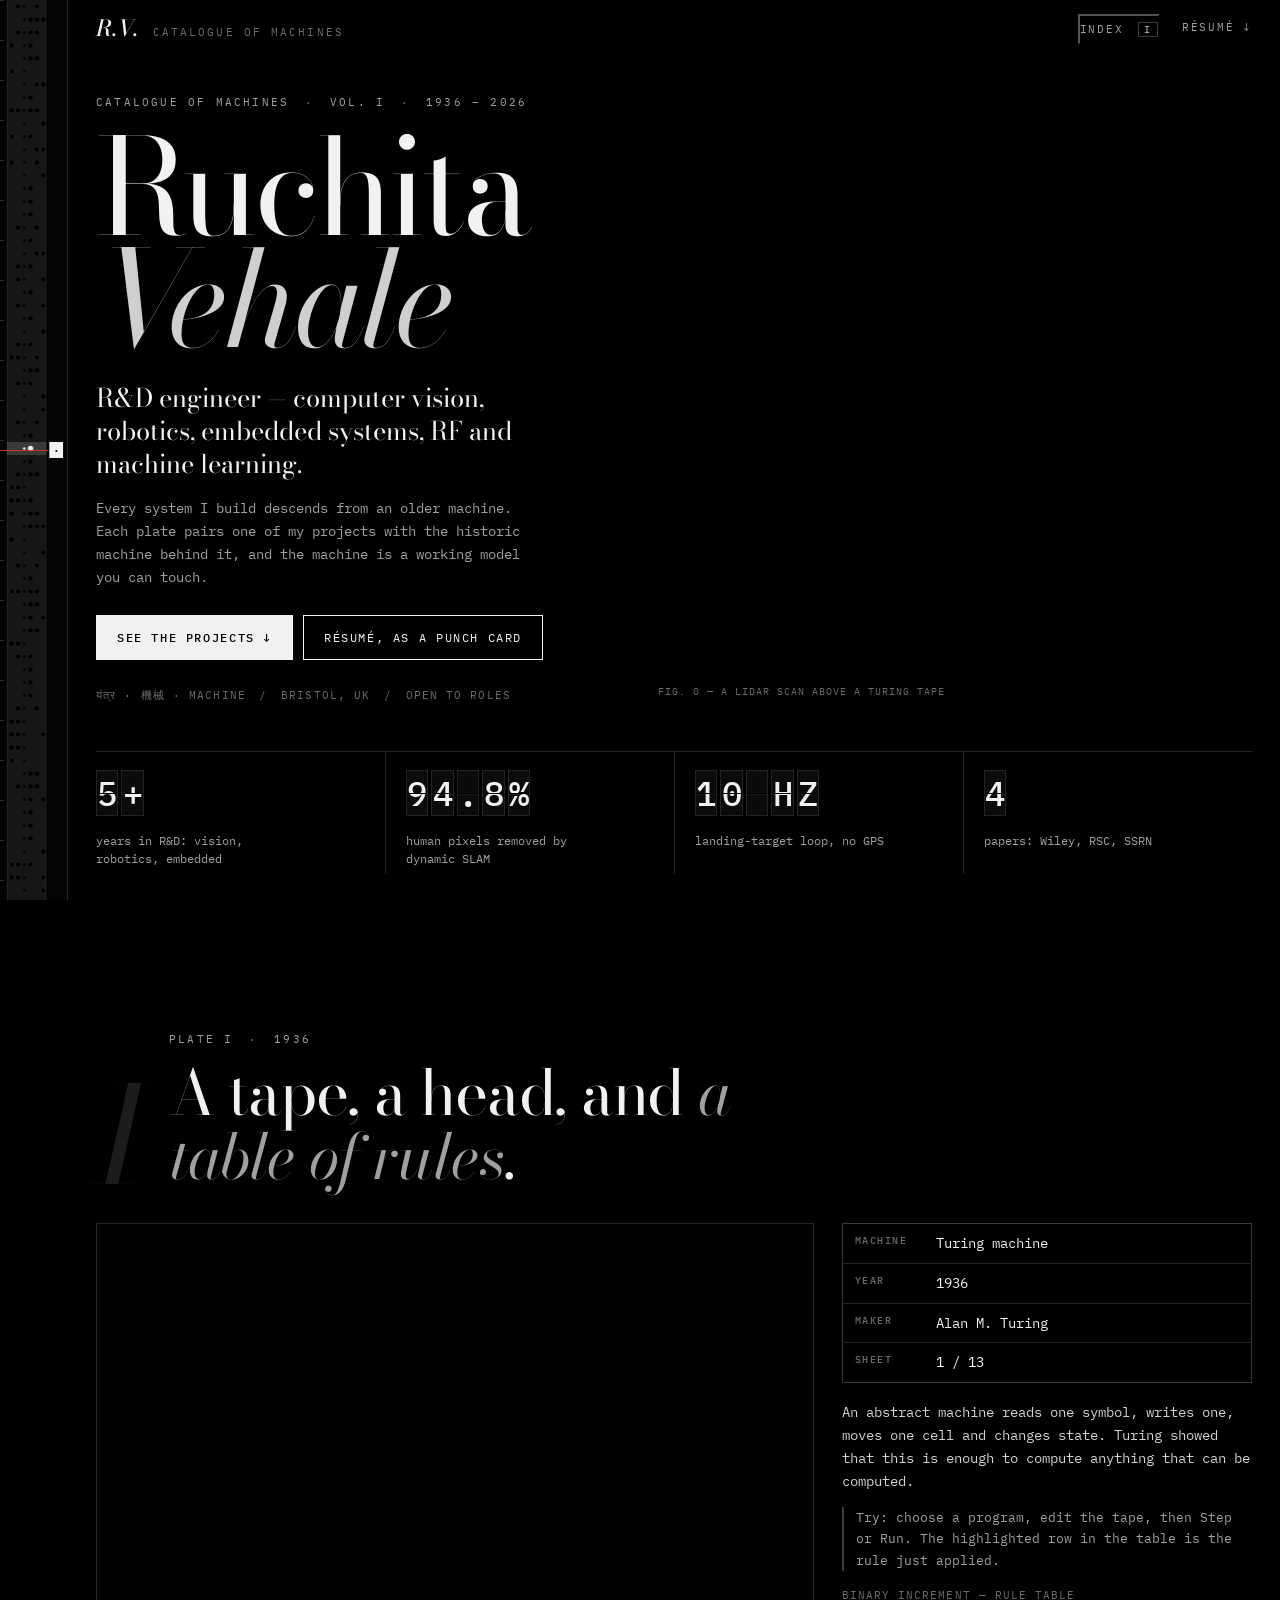
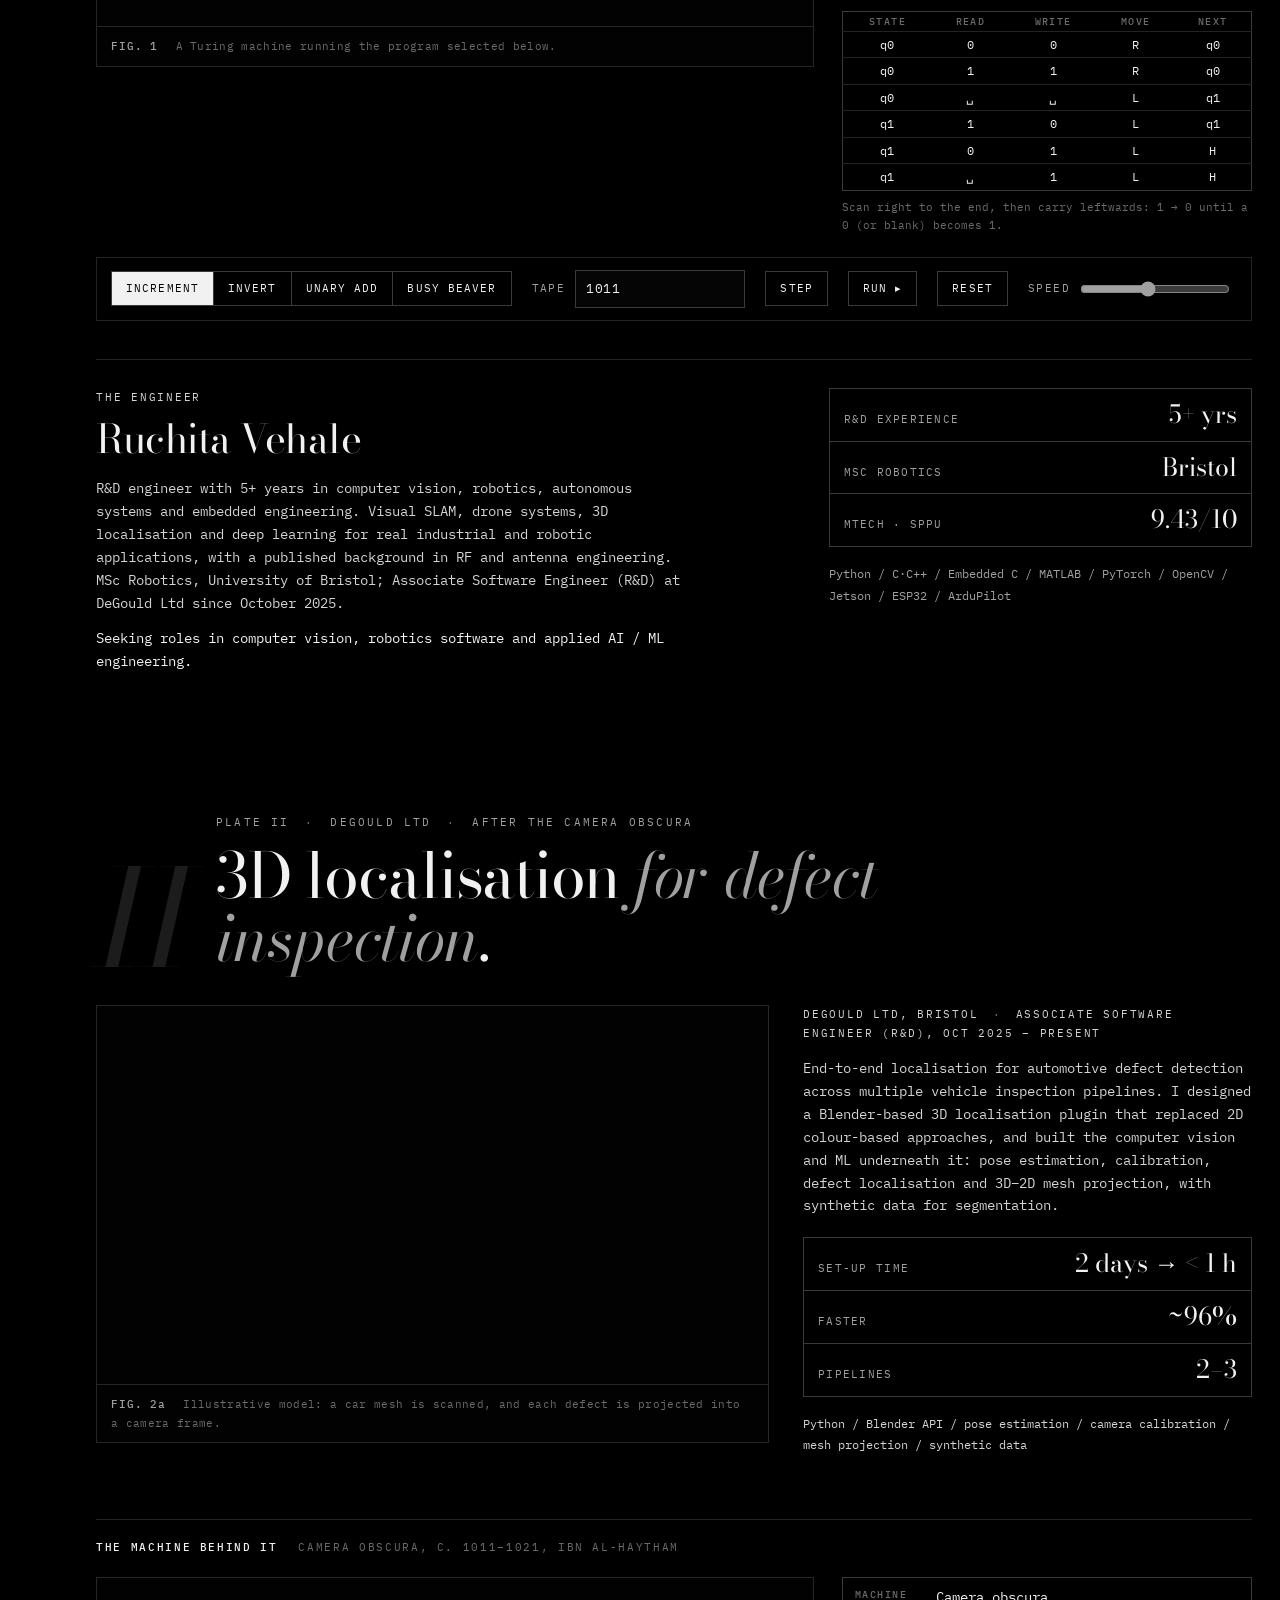
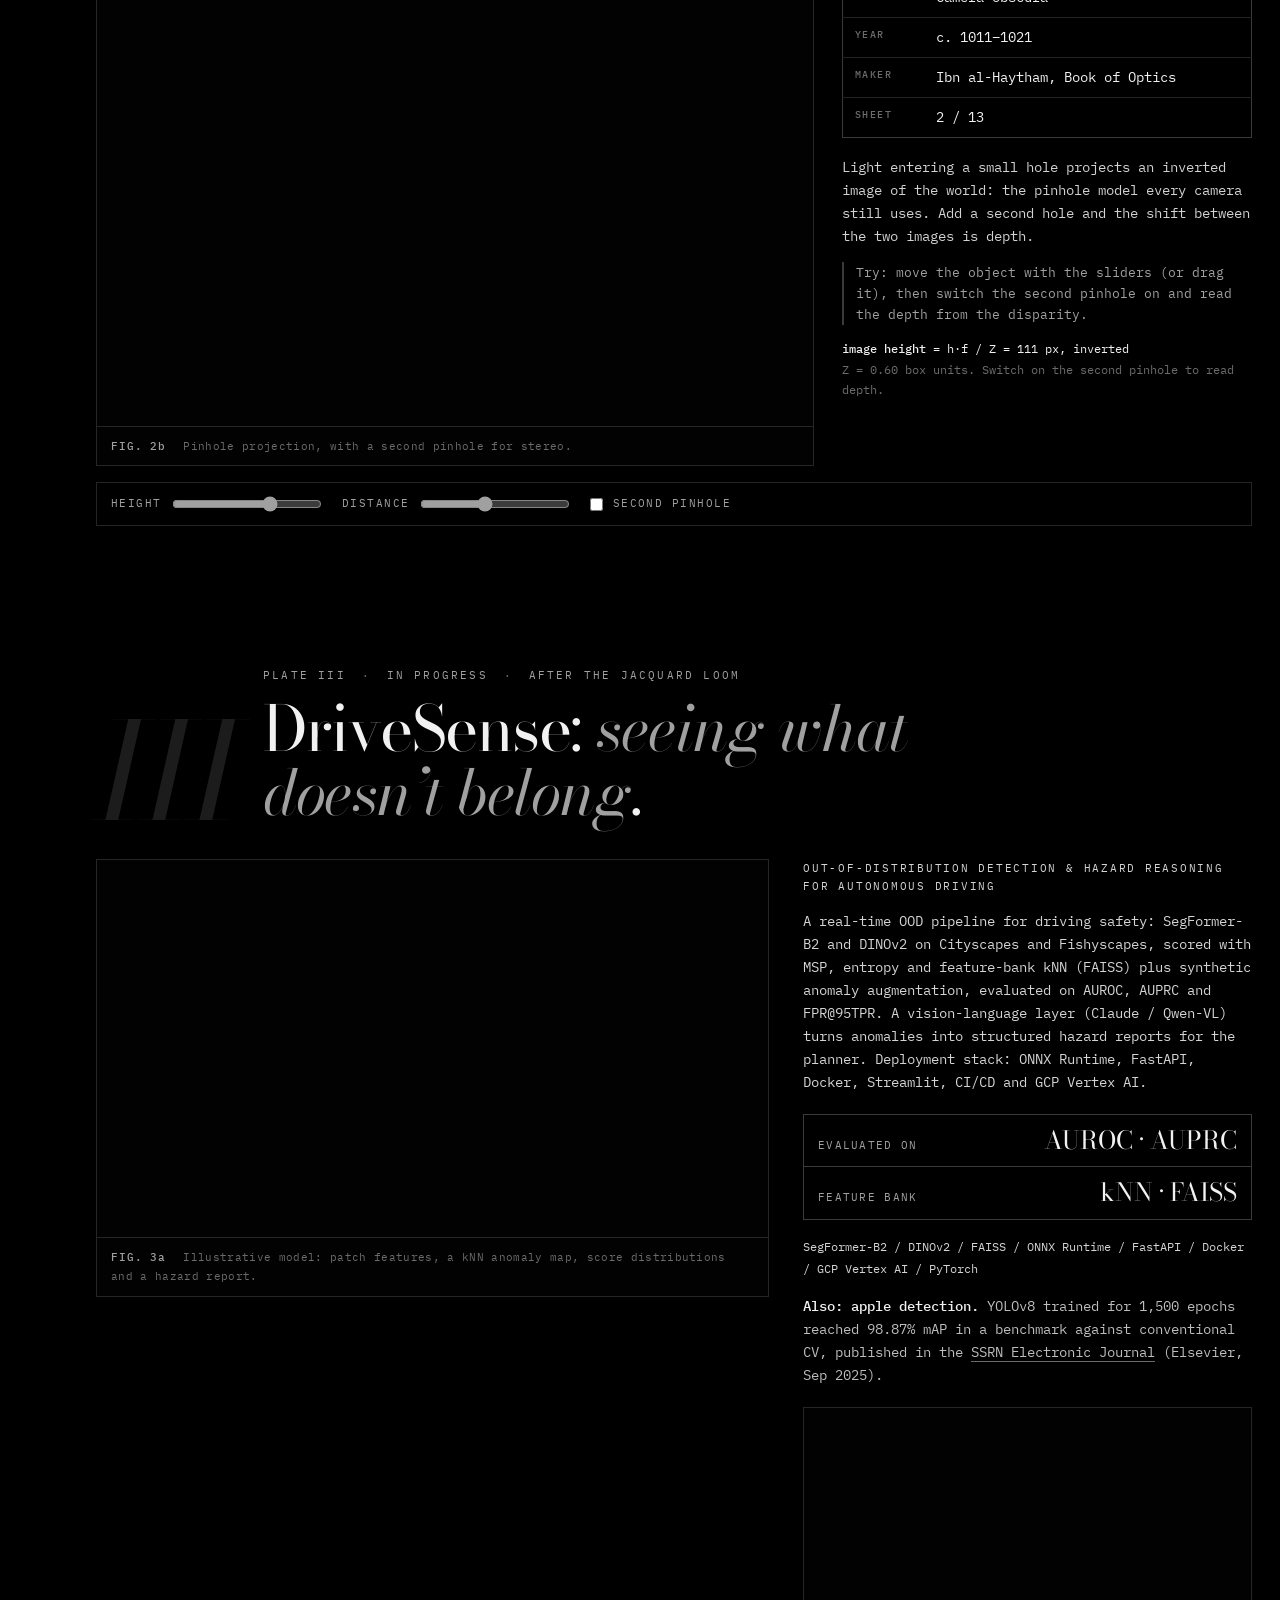
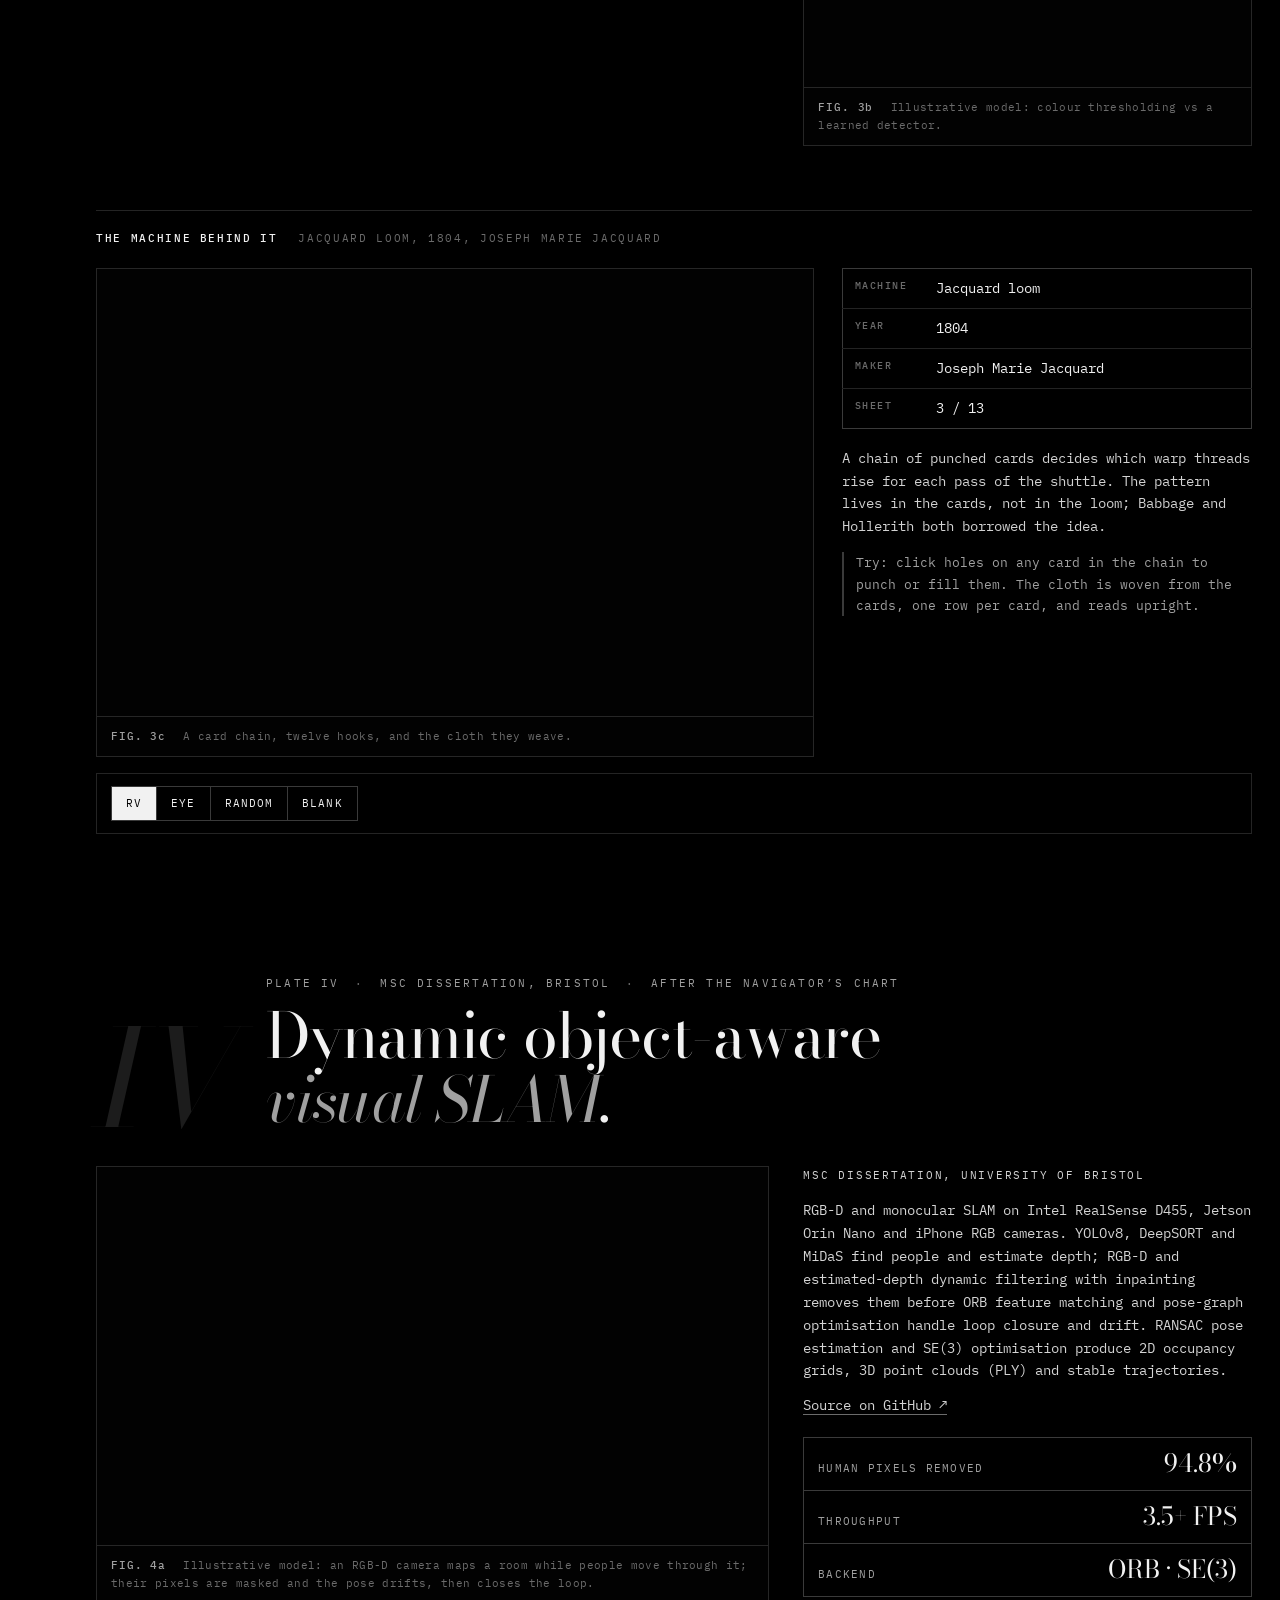
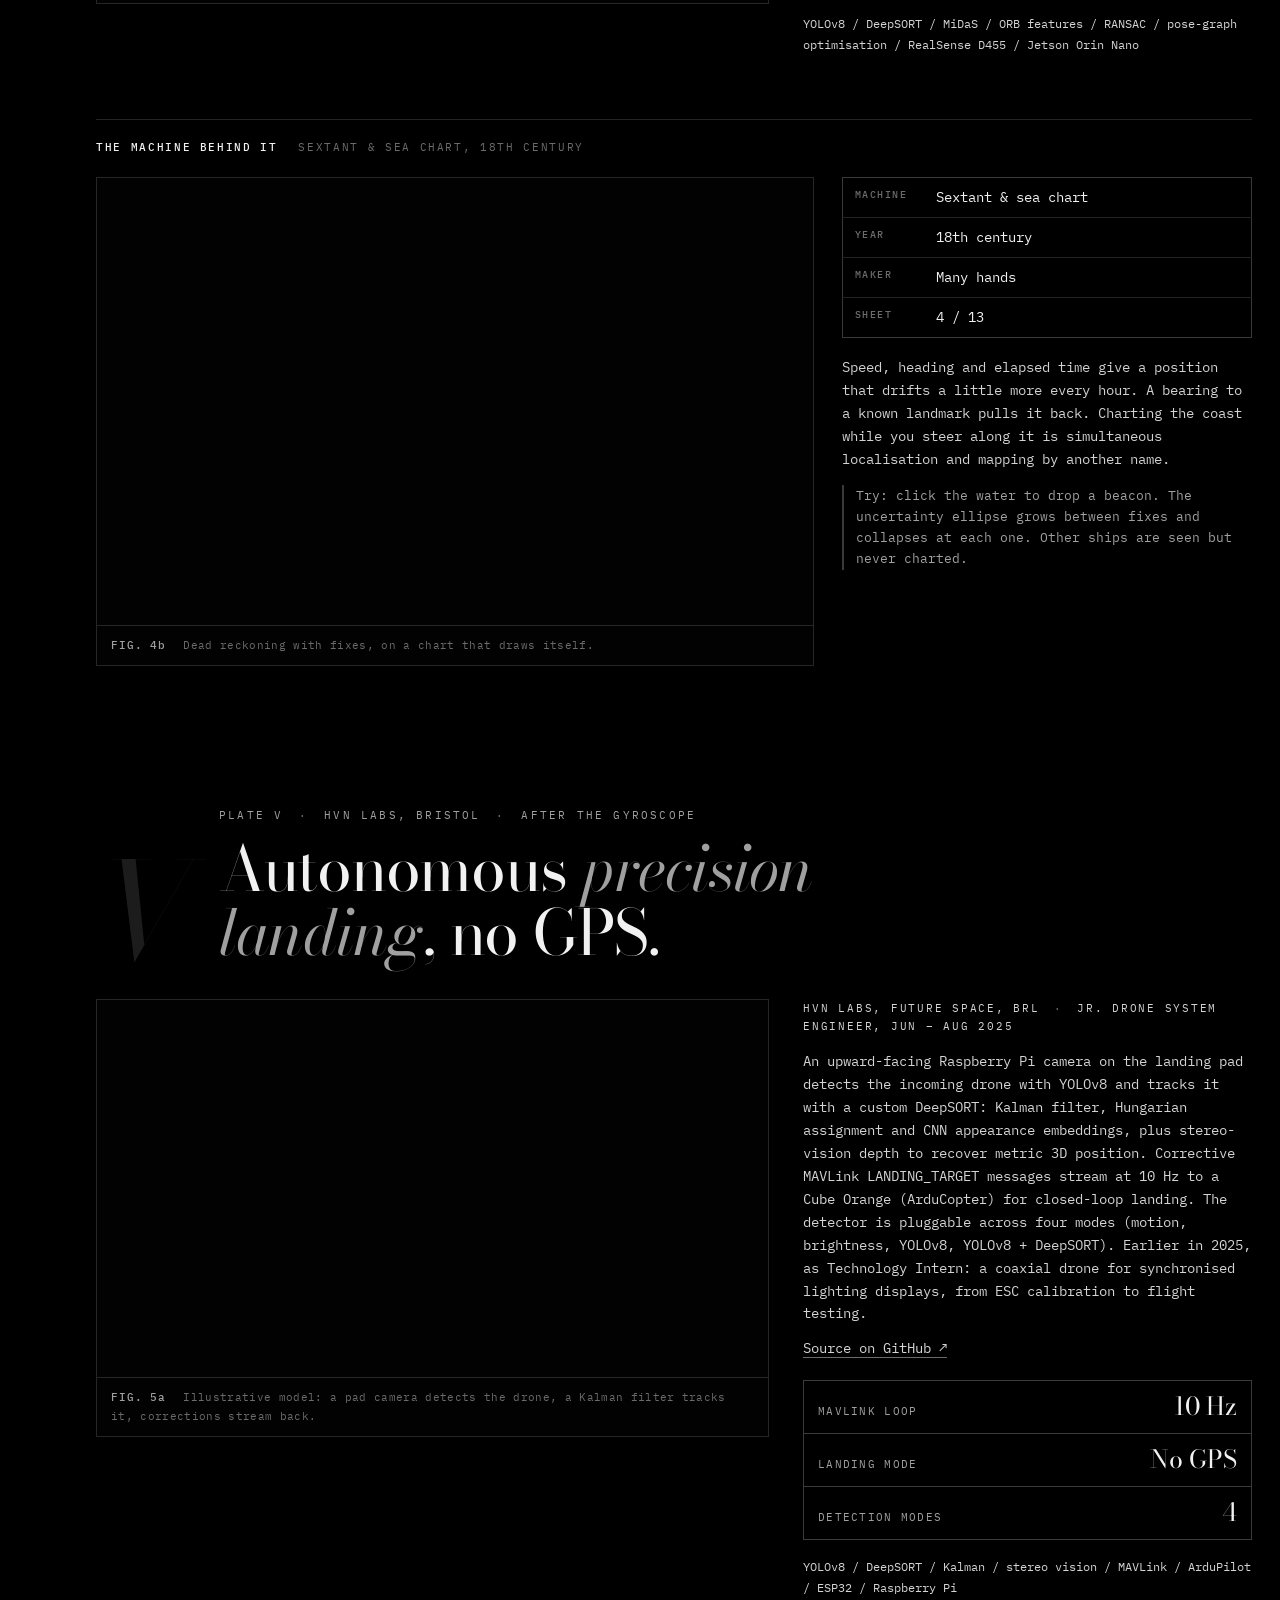
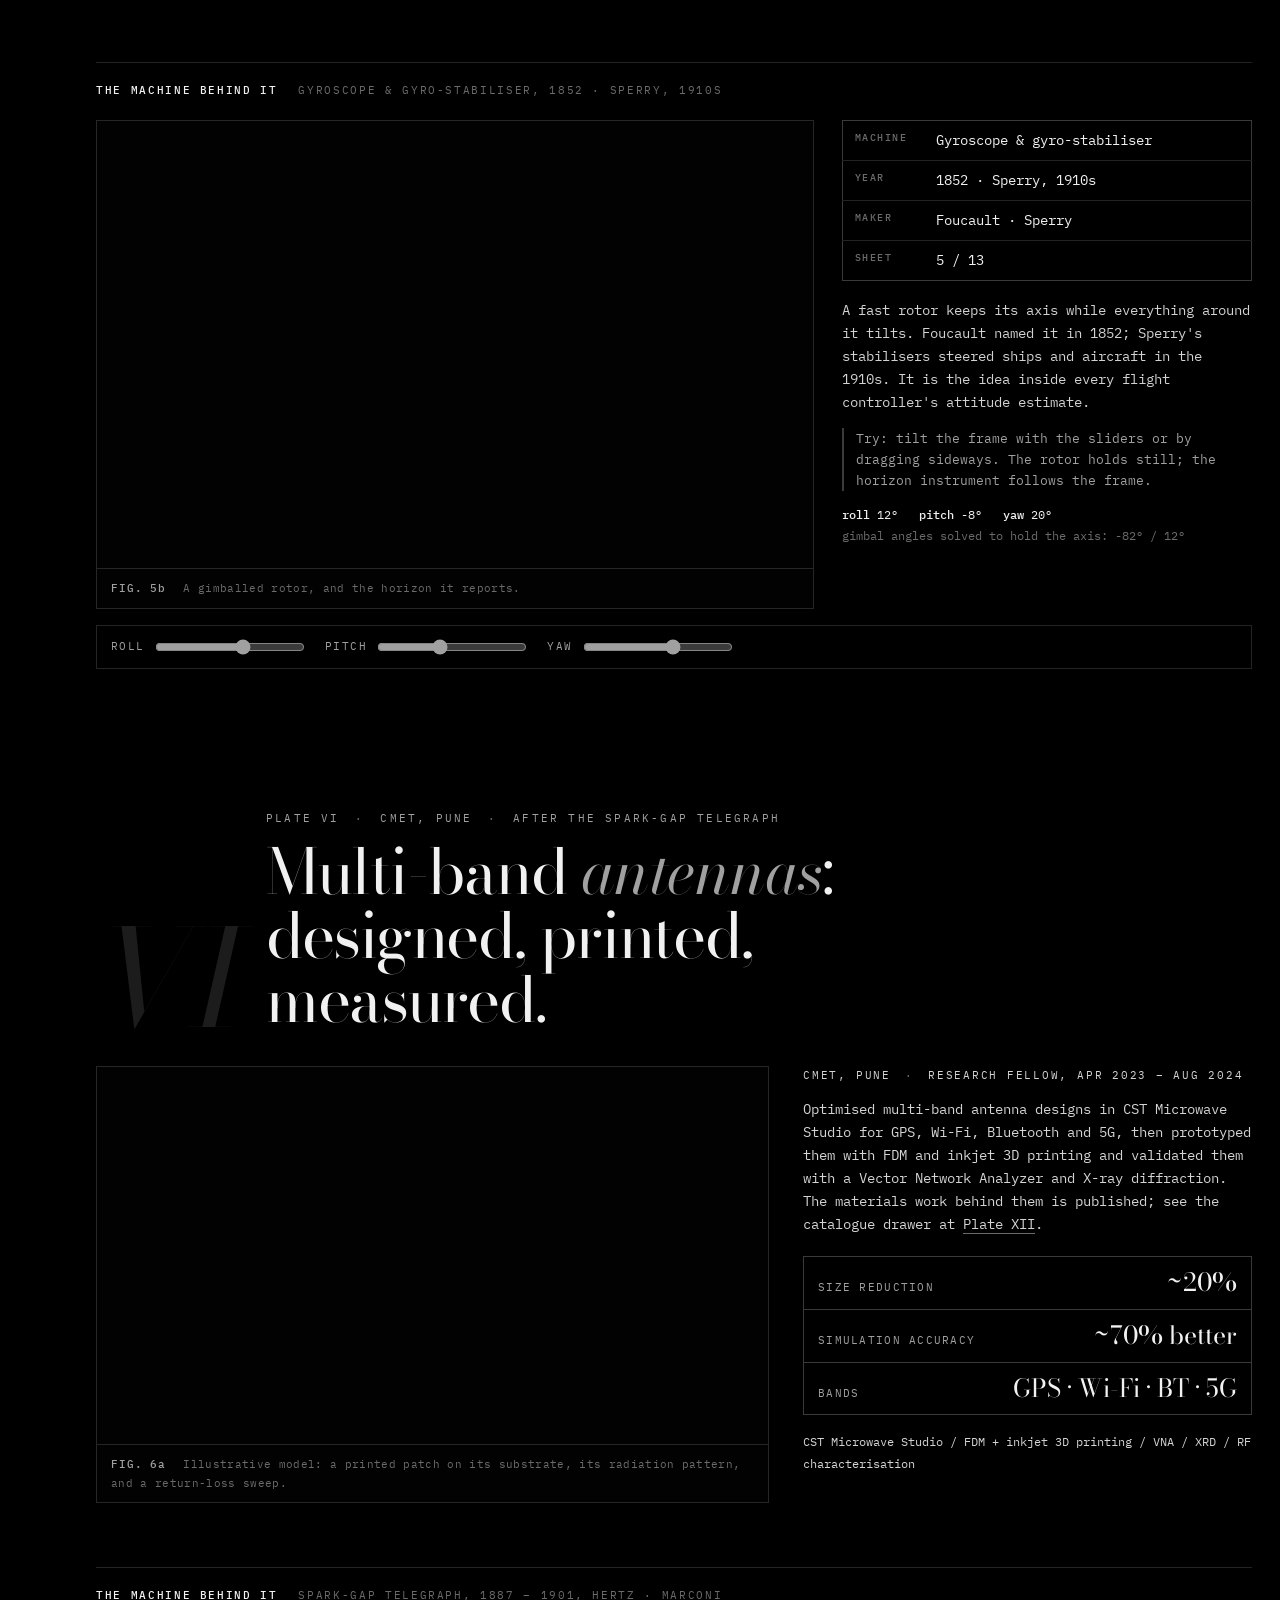
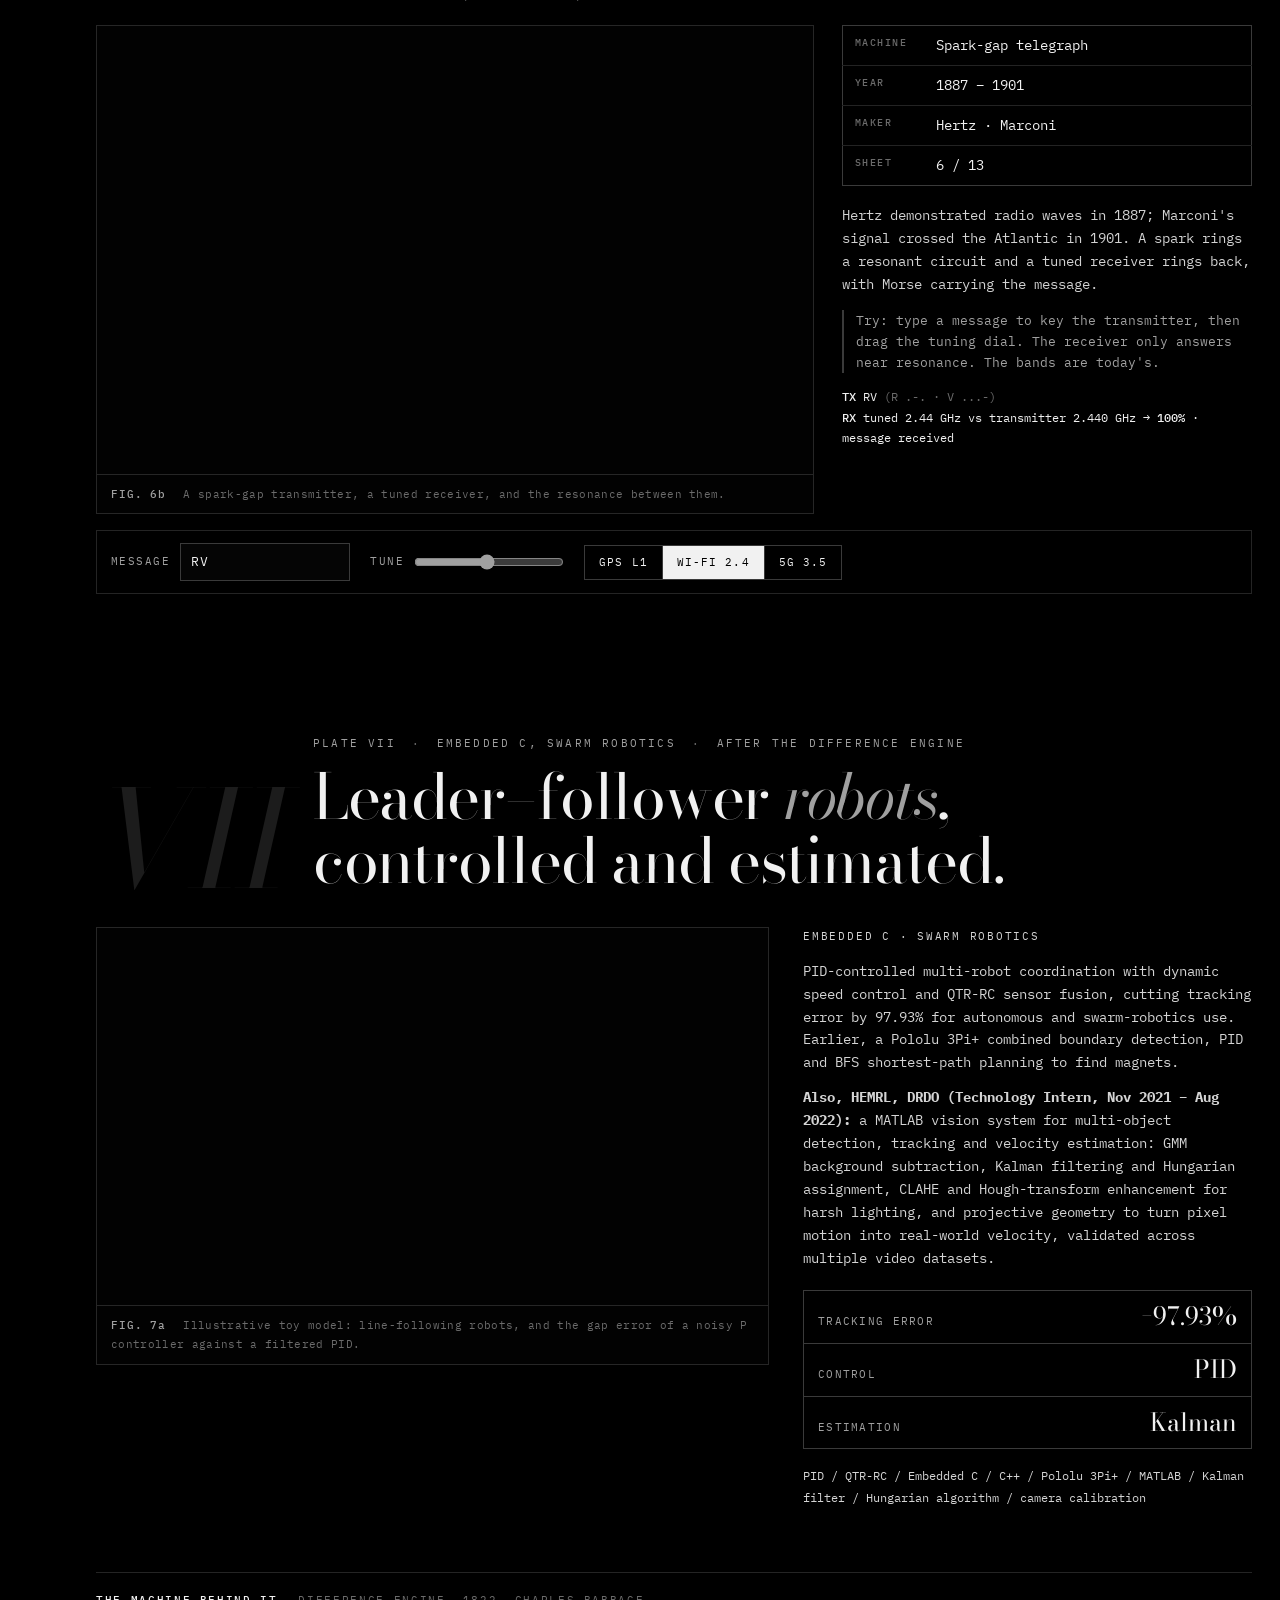
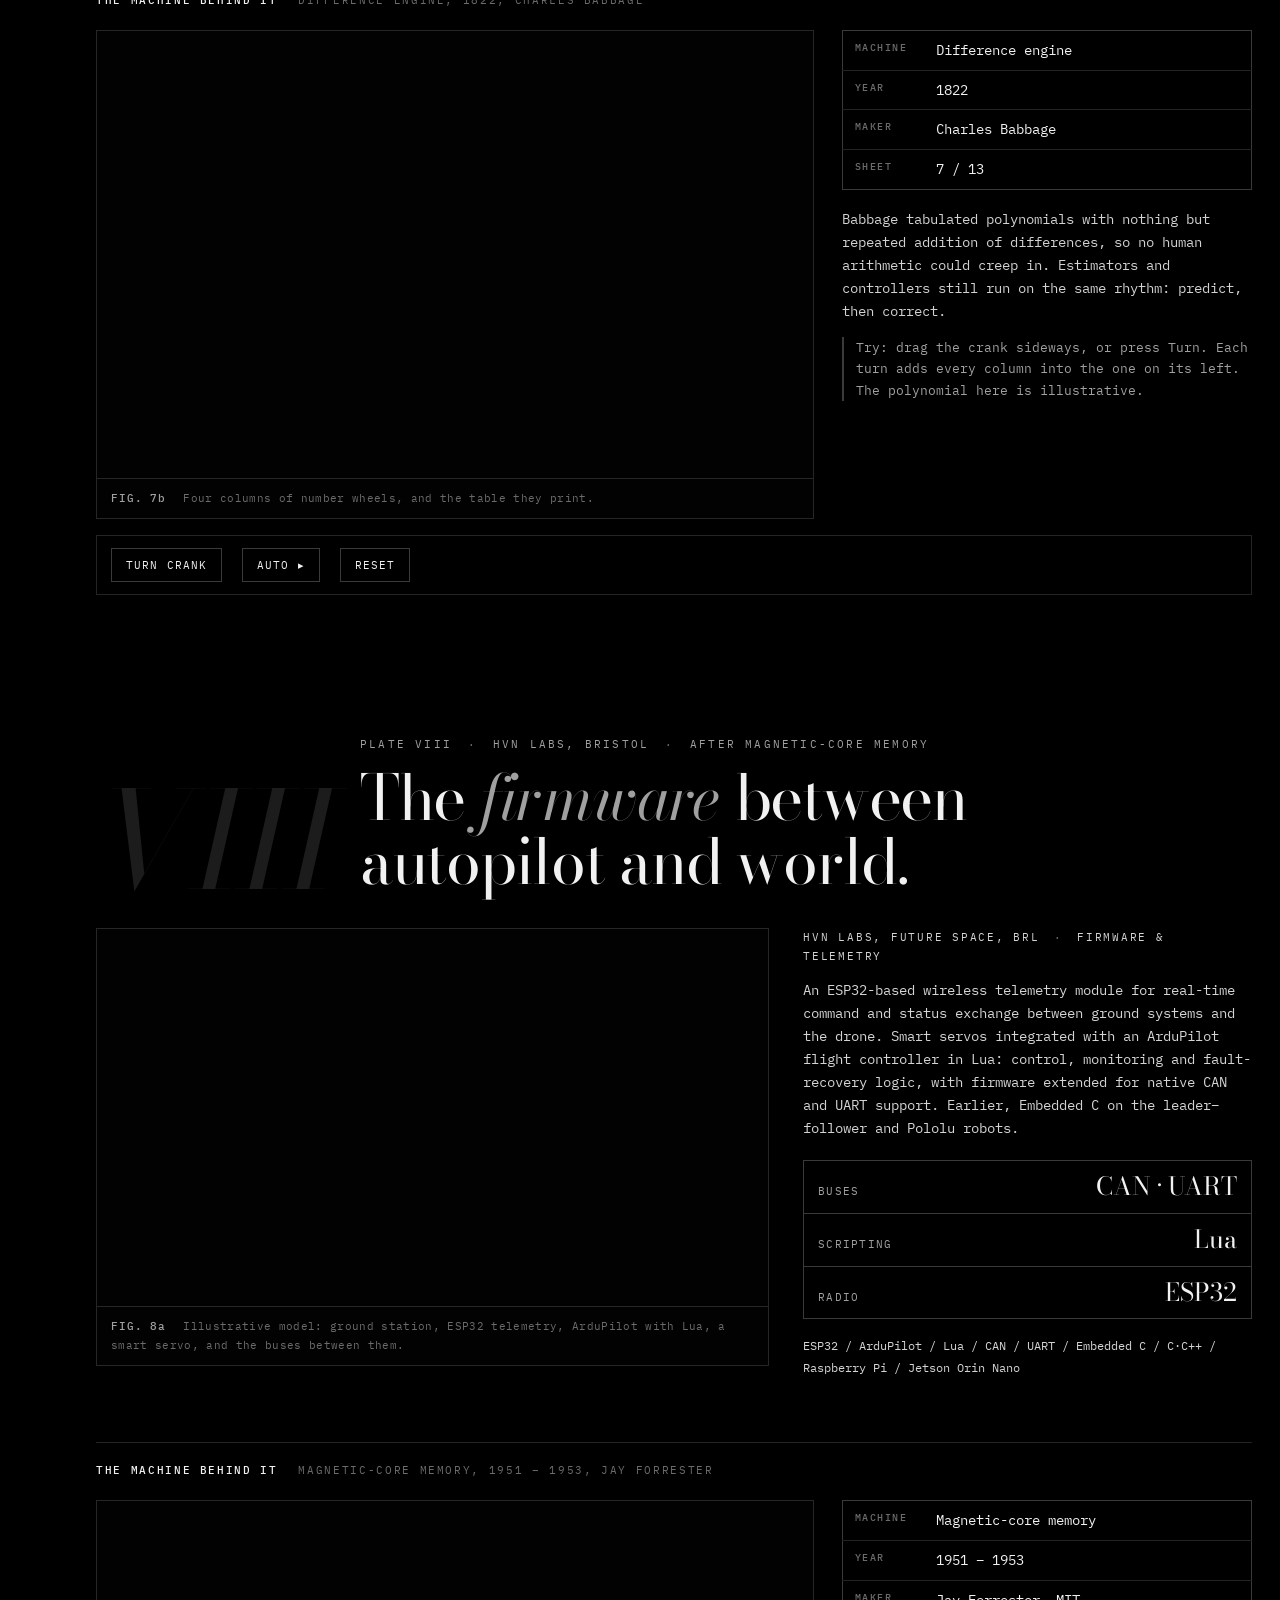
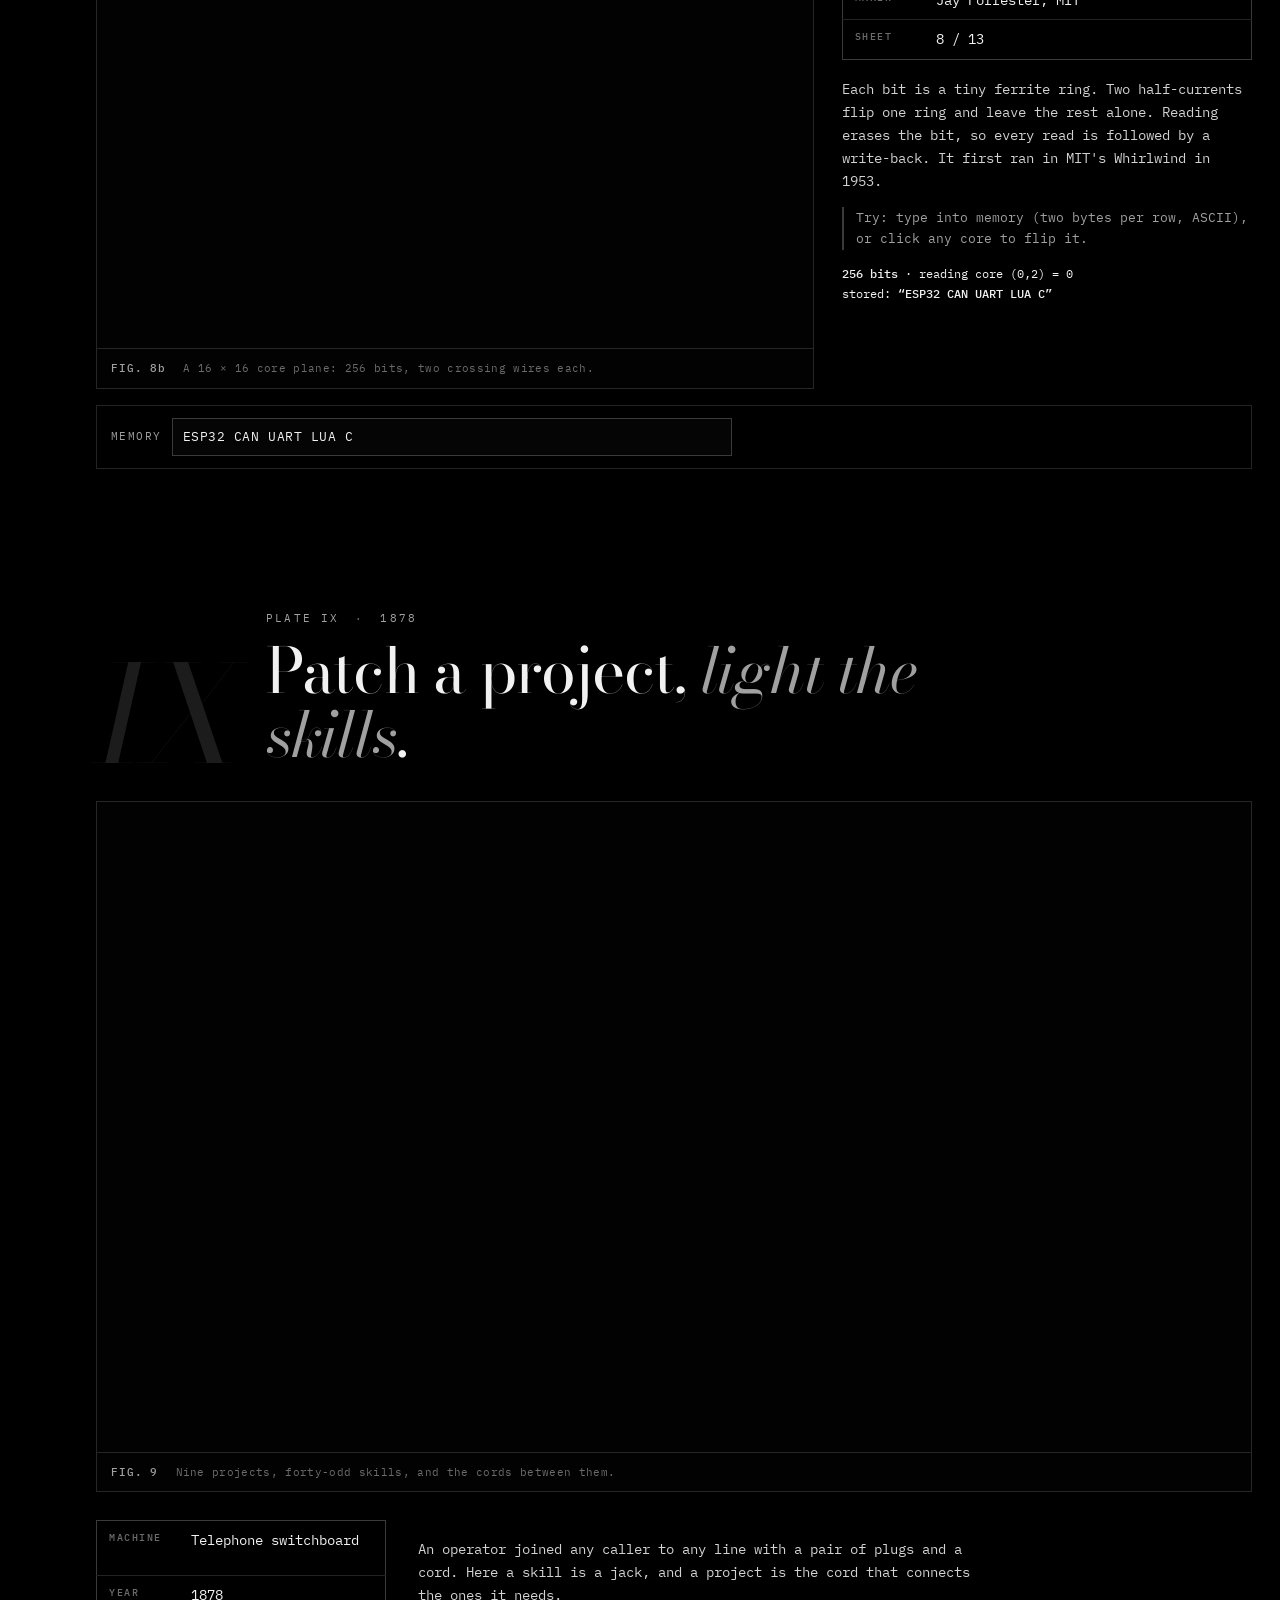
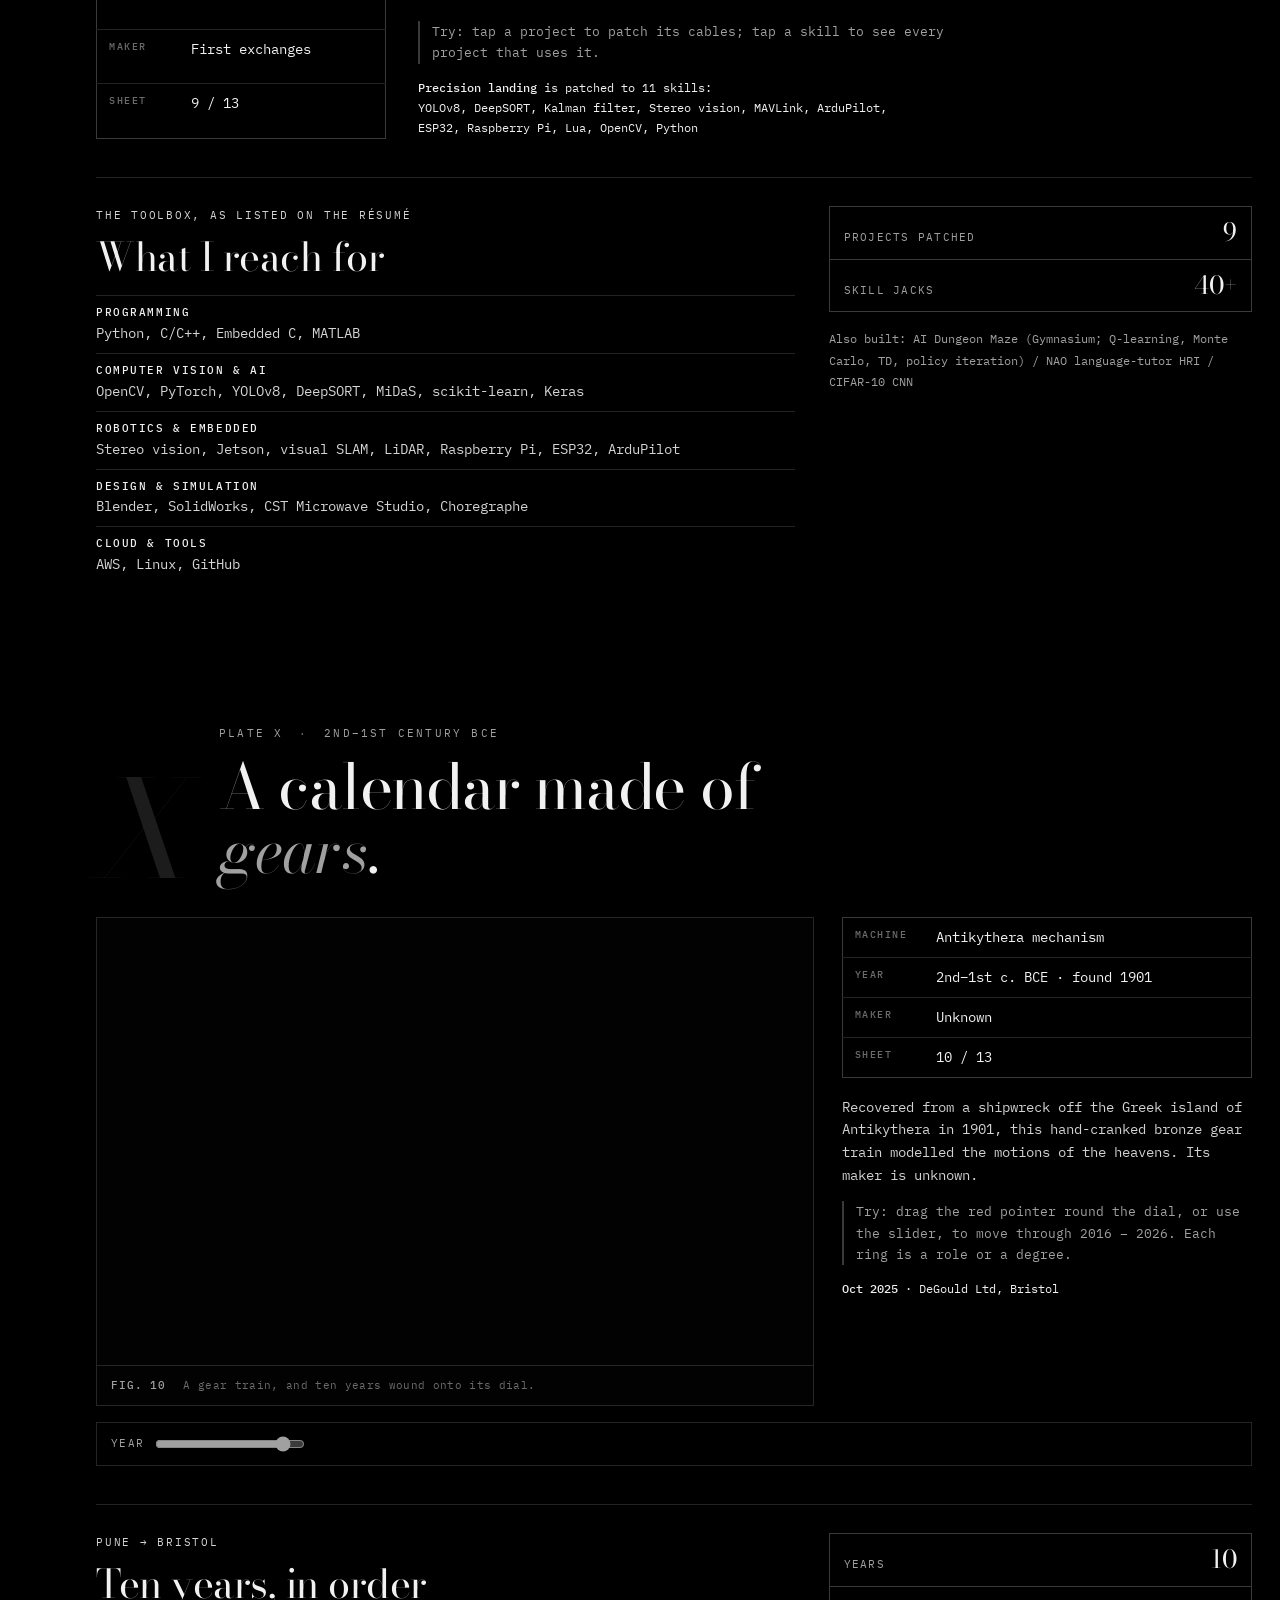
==== commit 7c52ada1: "Project-first plates, calmer palette, LiDAR hero, publisher links Layout - Each plate now leads with" ====
--- a/site/index.html
+++ b/site/index.html
@@ -4,10 +4,10 @@
   <meta charset="utf-8">
   <meta name="viewport" content="width=device-width, initial-scale=1">
   <title>Ruchita Vehale — Catalogue of Machines</title>
-  <meta name="description" content="Ruchita Vehale, R&D engineer in computer vision, robotics, embedded systems, RF and machine learning — a catalogue of twelve historic machines, each beside the modern work that descends from it.">
+  <meta name="description" content="Ruchita Vehale, R&D engineer in computer vision, robotics, embedded systems, RF and machine learning — her projects, each set beside the historic machine it descends from.">
   <meta name="theme-color" content="#000000">
   <meta property="og:title" content="Ruchita Vehale — Catalogue of Machines">
-  <meta property="og:description" content="R&D engineer. Computer vision, robotics, embedded, RF and ML — as twelve working historic machines.">
+  <meta property="og:description" content="R&D engineer. Computer vision, robotics, embedded, RF and ML — each project beside the historic machine behind it.">
   <link rel="icon" href="./favicon.svg" type="image/svg+xml">
   <link rel="preconnect" href="https://fonts.googleapis.com">
   <link rel="preconnect" href="https://fonts.gstatic.com" crossorigin>
@@ -32,16 +32,16 @@
         <p class="eyebrow">Catalogue of Machines <i>·</i> Vol. I <i>·</i> 1936 – 2026</p>
         <h1 class="name"><span>Ruchita</span><em>Vehale</em></h1>
         <p class="tag">R&amp;D engineer — computer vision, robotics, embedded systems, RF and machine learning.</p>
-        <p class="lede">Every field I work in descends from an older machine. This catalogue sets twelve of them beside what I build today. Each plate is a working model: touch it.</p>
+        <p class="lede">Every system I build descends from an older machine. Each plate pairs one of my projects with the historic machine behind it, and the machine is a working model you can touch.</p>
         <div class="cta">
-          <a class="btn red" href="#p1">Open the catalogue&nbsp;↓</a>
+          <a class="btn solid" href="#p2">See the projects&nbsp;↓</a>
           <a class="btn" href="#p11">Résumé, as a punch card</a>
         </div>
         <p class="meta"><span lang="mr">यंत्र</span> · <span lang="ja">機械</span> · machine <i>/</i> Bristol, UK <i>/</i> open to roles</p>
       </div>
       <div class="hero-art">
         <canvas data-scene="hero" data-key="hero" aria-hidden="true"></canvas>
-        <span class="figlab">FIG. 0 — a Turing tape wrapped round a sphere, watched by an eye</span>
+        <span class="figlab">FIG. 0 — a LiDAR scan above a Turing tape</span>
       </div>
       <dl class="flaps" id="flaps">
         <div class="fm" data-val="5+"><dt class="fl" aria-hidden="true"></dt><dd><b>5+</b> years in R&amp;D: vision, robotics, embedded</dd></div>
@@ -52,7 +52,7 @@
     </section>
 
     <!-- ═════════════ I · TURING MACHINE ═════════════ -->
-    <section class="plate" id="p1" data-n="1" data-title="Turing machine">
+    <section class="plate" id="p1" data-n="1" data-title="Turing machine" data-year="1936">
       <header class="ph"><span class="pn" aria-hidden="true">I</span><div><p class="eyebrow">Plate I <i>·</i> 1936</p><h2>A tape, a head, and <em>a table of rules</em>.</h2></div></header>
       <div class="pbody">
         <figure class="fig" style="--ar:16/9;--arm:4/5">
@@ -67,7 +67,7 @@
             <tr><th>Sheet</th><td>1 / 13</td></tr>
           </table>
           <p class="note">An abstract machine reads one symbol, writes one, moves one cell and changes state. Turing showed that this is enough to compute anything that can be computed.</p>
-          <p class="try">Try: choose a program, edit the tape, then Step or Run. The red row in the table is the rule just applied.</p>
+          <p class="try">Try: choose a program, edit the tape, then Step or Run. The highlighted row in the table is the rule just applied.</p>
           <div class="rules" data-out="rules"></div>
         </aside>
       </div>
@@ -86,7 +86,7 @@
       </div>
       <div class="desc">
         <div class="dl">
-          <p class="k">Descendant <i>·</i> the engineer</p>
+          <p class="k">The engineer</p>
           <h3>Ruchita Vehale</h3>
           <p>R&amp;D engineer with 5+ years in computer vision, robotics, autonomous systems and embedded engineering. Visual SLAM, drone systems, 3D localisation and deep learning for real industrial and robotic applications, with a published background in RF and antenna engineering. MSc Robotics, University of Bristol; Associate Software Engineer (R&amp;D) at DeGould Ltd since October 2025.</p>
           <p class="open">Seeking roles in computer vision, robotics software and applied AI / ML engineering.</p>
@@ -98,13 +98,26 @@
       </div>
     </section>
 
-    <!-- ═════════════ II · CAMERA OBSCURA ═════════════ -->
-    <section class="plate" id="p2" data-n="2" data-title="Camera obscura">
-      <header class="ph"><span class="pn" aria-hidden="true">II</span><div><p class="eyebrow">Plate II <i>·</i> c. 1011–1021</p><h2>The dark room that <em>taught light to draw</em>.</h2></div></header>
+    <!-- ═════════════ II · DEGOULD · CAMERA OBSCURA ═════════════ -->
+    <section class="plate" id="p2" data-n="2" data-title="Camera obscura" data-year="c. 1011–1021" data-proj="3D localisation, DeGould">
+      <header class="ph"><span class="pn" aria-hidden="true">II</span><div><p class="eyebrow">Plate II <i>·</i> DeGould Ltd <i>·</i> after the camera obscura</p><h2>3D localisation <em>for defect inspection</em>.</h2></div></header>
+      <div class="proj">
+        <figure class="fig" style="--ar:16/9;--arm:4/5.3">
+          <canvas data-scene="dego" data-key="dego" aria-hidden="true"></canvas>
+          <figcaption><b>FIG. 2a</b> Illustrative model: a car mesh is scanned, and each defect is projected into a camera frame.</figcaption>
+        </figure>
+        <div class="dl">
+          <p class="k">DeGould Ltd, Bristol <i>·</i> Associate Software Engineer (R&amp;D), Oct 2025 – present</p>
+          <p>End-to-end localisation for automotive defect detection across multiple vehicle inspection pipelines. I designed a Blender-based 3D localisation plugin that replaced 2D colour-based approaches, and built the computer vision and ML underneath it: pose estimation, calibration, defect localisation and 3D–2D mesh projection, with synthetic data for segmentation.</p>
+          <dl class="m"><div><dt>Set-up time</dt><dd>2 days → &lt; 1 h</dd></div><div><dt>Faster</dt><dd>~96%</dd></div><div><dt>Pipelines</dt><dd>2–3</dd></div></dl>
+          <p class="stack">Python / Blender API / pose estimation / camera calibration / mesh projection / synthetic data</p>
+        </div>
+      </div>
+      <p class="mhead"><b>The machine behind it</b> Camera obscura, c. 1011–1021, Ibn al-Haytham</p>
       <div class="pbody">
         <figure class="fig" style="--ar:16/10;--arm:1/1.15">
           <canvas data-scene="obscura" data-key="obscura" aria-hidden="true"></canvas>
-          <figcaption><b>FIG. 2</b> Pinhole projection, with a second pinhole for stereo.</figcaption>
+          <figcaption><b>FIG. 2b</b> Pinhole projection, with a second pinhole for stereo.</figcaption>
         </figure>
         <aside class="tb">
           <table>
@@ -114,7 +127,7 @@
             <tr><th>Sheet</th><td>2 / 13</td></tr>
           </table>
           <p class="note">Light entering a small hole projects an inverted image of the world: the pinhole model every camera still uses. Add a second hole and the shift between the two images is depth.</p>
-          <p class="try">Try: move the red object with the sliders (or drag it), then switch the second pinhole on and read the depth from the disparity.</p>
+          <p class="try">Try: move the object with the sliders (or drag it), then switch the second pinhole on and read the depth from the disparity.</p>
           <p class="read" data-out="obscura-read"></p>
         </aside>
       </div>
@@ -123,26 +136,33 @@
         <label class="fld">Distance <input data-for="obscura" data-call="z" type="range" min="0.3" max="1" step="0.01" value="0.6" aria-label="Object distance"></label>
         <label class="fld chk"><input data-for="obscura" data-call="stereo" type="checkbox" aria-label="Second pinhole"> Second pinhole</label>
       </div>
-      <div class="desc">
-        <div class="dl">
-          <p class="k">Descendant <i>·</i> DeGould Ltd, Bristol <i>·</i> Associate Software Engineer (R&amp;D), Oct 2025 – present</p>
-          <h3>3D ↔ 2D localisation for defect inspection</h3>
-          <p>End-to-end localisation for automotive defect detection across multiple vehicle inspection pipelines. I designed a Blender-based 3D localisation plugin that replaced 2D colour-based approaches, and built the computer-vision and ML underneath it: pose estimation, calibration, defect localisation and 3D–2D mesh projection, with synthetic data for segmentation.</p>
-        </div>
-        <div class="dr">
-          <dl class="m"><div><dt>Set-up time</dt><dd>2 days → &lt; 1 h</dd></div><div><dt>Faster</dt><dd>~96%</dd></div><div><dt>Pipelines</dt><dd>2–3</dd></div></dl>
-          <p class="stack">Python / Blender API / pose estimation / camera calibration / mesh projection / synthetic data</p>
-        </div>
-      </div>
-    </section>
-
-    <!-- ═════════════ III · JACQUARD LOOM ═════════════ -->
-    <section class="plate" id="p3" data-n="3" data-title="Jacquard loom">
-      <header class="ph"><span class="pn" aria-hidden="true">III</span><div><p class="eyebrow">Plate III <i>·</i> 1804</p><h2>A loom that <em>read holes</em>.</h2></div></header>
+    </section>
+
+    <!-- ═════════════ III · DRIVESENSE · JACQUARD LOOM ═════════════ -->
+    <section class="plate" id="p3" data-n="3" data-title="Jacquard loom" data-year="1804" data-proj="DriveSense">
+      <header class="ph"><span class="pn" aria-hidden="true">III</span><div><p class="eyebrow">Plate III <i>·</i> in progress <i>·</i> after the Jacquard loom</p><h2>DriveSense: <em>seeing what doesn’t belong</em>.</h2></div></header>
+      <div class="proj">
+        <figure class="fig" style="--ar:16/9;--arm:2/3">
+          <canvas data-scene="drive" data-key="drive" aria-hidden="true"></canvas>
+          <figcaption><b>FIG. 3a</b> Illustrative model: patch features, a kNN anomaly map, score distributions and a hazard report.</figcaption>
+        </figure>
+        <div class="dl">
+          <p class="k">Out-of-distribution detection &amp; hazard reasoning for autonomous driving</p>
+          <p>A real-time OOD pipeline for driving safety: SegFormer-B2 and DINOv2 on Cityscapes and Fishyscapes, scored with MSP, entropy and feature-bank kNN (FAISS) plus synthetic anomaly augmentation, evaluated on AUROC, AUPRC and FPR@95TPR. A vision-language layer (Claude / Qwen-VL) turns anomalies into structured hazard reports for the planner. Deployment stack: ONNX Runtime, FastAPI, Docker, Streamlit, CI/CD and GCP Vertex AI.</p>
+          <dl class="m"><div><dt>Evaluated on</dt><dd>AUROC · AUPRC</dd></div><div><dt>Feature bank</dt><dd>kNN · FAISS</dd></div></dl>
+          <p class="stack">SegFormer-B2 / DINOv2 / FAISS / ONNX Runtime / FastAPI / Docker / GCP Vertex AI / PyTorch</p>
+          <p class="more"><b>Also: apple detection.</b> YOLOv8 trained for 1,500 epochs reached 98.87% mAP in a benchmark against conventional CV, published in the <a href="https://doi.org/10.2139/ssrn.5402141" target="_blank" rel="noopener noreferrer">SSRN Electronic Journal</a> (Elsevier, Sep 2025).</p>
+          <figure class="fig mini" style="--ar:16/10;--arm:1/1.1">
+            <canvas data-scene="apple" data-key="apple" aria-hidden="true"></canvas>
+            <figcaption><b>FIG. 3b</b> Illustrative model: colour thresholding vs a learned detector.</figcaption>
+          </figure>
+        </div>
+      </div>
+      <p class="mhead"><b>The machine behind it</b> Jacquard loom, 1804, Joseph Marie Jacquard</p>
       <div class="pbody">
         <figure class="fig" style="--ar:16/10;--arm:4/5">
           <canvas data-scene="loom" data-key="loom" aria-hidden="true"></canvas>
-          <figcaption><b>FIG. 3</b> A card chain, twelve hooks, and the cloth they weave.</figcaption>
+          <figcaption><b>FIG. 3c</b> A card chain, twelve hooks, and the cloth they weave.</figcaption>
         </figure>
         <aside class="tb">
           <table>
@@ -163,27 +183,29 @@
           <button data-for="loom" data-call="preset" data-arg="clear">Blank</button>
         </div>
       </div>
-      <div class="desc">
-        <div class="dl">
-          <p class="k">Descendant <i>·</i> machine learning <i>·</i> in progress</p>
-          <h3>DriveSense: out-of-distribution detection and hazard reasoning</h3>
-          <p>A real-time OOD pipeline for autonomous-driving safety: SegFormer-B2 and DINOv2 on Cityscapes and Fishyscapes, scored with MSP, entropy and feature-bank kNN (FAISS) plus synthetic anomaly augmentation, evaluated on AUROC, AUPRC and FPR@95TPR. A vision-language layer (Claude / Qwen-VL) turns anomalies into structured hazard reports for the planner. Deployment stack: ONNX Runtime, FastAPI, Docker, Streamlit, CI/CD and GCP Vertex AI.</p>
-          <p class="more"><b>Also:</b> apple detection. YOLOv8 trained for 1,500 epochs reached 98.87% mAP in a benchmark against conventional CV, published in the SSRN Electronic Journal (Elsevier, Sep 2025).</p>
-        </div>
-        <div class="dr">
-          <dl class="m"><div><dt>Evaluated on</dt><dd>AUROC · AUPRC</dd></div><div><dt>Feature bank</dt><dd>kNN · FAISS</dd></div><div><dt>Apple detection</dt><dd>98.87% mAP</dd></div></dl>
-          <p class="stack">SegFormer-B2 / DINOv2 / FAISS / ONNX Runtime / FastAPI / Docker / GCP Vertex AI / YOLOv8 / PyTorch</p>
-        </div>
-      </div>
-    </section>
-
-    <!-- ═════════════ IV · NAVIGATOR'S CHART ═════════════ -->
-    <section class="plate" id="p4" data-n="4" data-title="Navigator's chart">
-      <header class="ph"><span class="pn" aria-hidden="true">IV</span><div><p class="eyebrow">Plate IV <i>·</i> 18th century</p><h2>Lost at sea, <em>drawing the coast</em>.</h2></div></header>
+    </section>
+
+    <!-- ═════════════ IV · DYNAMIC SLAM · SEA CHART ═════════════ -->
+    <section class="plate" id="p4" data-n="4" data-title="Sea chart" data-year="18th century" data-proj="Dynamic SLAM">
+      <header class="ph"><span class="pn" aria-hidden="true">IV</span><div><p class="eyebrow">Plate IV <i>·</i> MSc dissertation, Bristol <i>·</i> after the navigator’s chart</p><h2>Dynamic object-aware <em>visual SLAM</em>.</h2></div></header>
+      <div class="proj">
+        <figure class="fig" style="--ar:16/9;--arm:1/0.8">
+          <canvas data-scene="slam" data-key="slam" aria-hidden="true"></canvas>
+          <figcaption><b>FIG. 4a</b> Illustrative model: an RGB-D camera maps a room while people move through it; their pixels are masked and the pose drifts, then closes the loop.</figcaption>
+        </figure>
+        <div class="dl">
+          <p class="k">MSc dissertation, University of Bristol</p>
+          <p>RGB-D and monocular SLAM on Intel RealSense D455, Jetson Orin Nano and iPhone RGB cameras. YOLOv8, DeepSORT and MiDaS find people and estimate depth; RGB-D and estimated-depth dynamic filtering with inpainting removes them before ORB feature matching and pose-graph optimisation handle loop closure and drift. RANSAC pose estimation and SE(3) optimisation produce 2D occupancy grids, 3D point clouds (PLY) and stable trajectories.</p>
+          <p class="links"><a href="https://github.com/RuchitaVehale1998/D455-Dynamic-Object-Aware-Visual-SLAM-Framework" target="_blank" rel="noopener">Source on GitHub ↗</a></p>
+          <dl class="m"><div><dt>Human pixels removed</dt><dd>94.8%</dd></div><div><dt>Throughput</dt><dd>3.5+ FPS</dd></div><div><dt>Backend</dt><dd>ORB · SE(3)</dd></div></dl>
+          <p class="stack">YOLOv8 / DeepSORT / MiDaS / ORB features / RANSAC / pose-graph optimisation / RealSense D455 / Jetson Orin Nano</p>
+        </div>
+      </div>
+      <p class="mhead"><b>The machine behind it</b> Sextant &amp; sea chart, 18th century</p>
       <div class="pbody">
         <figure class="fig" style="--ar:16/10;--arm:4/5">
           <canvas data-scene="chart" data-key="chart" aria-hidden="true"></canvas>
-          <figcaption><b>FIG. 4</b> Dead reckoning with fixes, on a chart that draws itself.</figcaption>
+          <figcaption><b>FIG. 4b</b> Dead reckoning with fixes, on a chart that draws itself.</figcaption>
         </figure>
         <aside class="tb">
           <table>
@@ -193,30 +215,32 @@
             <tr><th>Sheet</th><td>4 / 13</td></tr>
           </table>
           <p class="note">Speed, heading and elapsed time give a position that drifts a little more every hour. A bearing to a known landmark pulls it back. Charting the coast while you steer along it is simultaneous localisation and mapping by another name.</p>
-          <p class="try">Try: click the water to drop a beacon. The red error ellipse grows between fixes and collapses at each one. Other ships are seen but never charted.</p>
-        </aside>
-      </div>
-      <div class="desc">
-        <div class="dl">
-          <p class="k">Descendant <i>·</i> MSc dissertation, University of Bristol</p>
-          <h3>Dynamic object-aware visual SLAM</h3>
-          <p>RGB-D and monocular SLAM on Intel RealSense D455, Jetson Orin Nano and iPhone RGB cameras. YOLOv8, DeepSORT and MiDaS find people and estimate depth; RGB-D and estimated-depth dynamic filtering with inpainting removes them before ORB feature matching and pose-graph optimisation handle loop closure and drift. RANSAC pose estimation and SE(3) optimisation produce 2D occupancy grids, 3D point clouds (PLY) and stable trajectories.</p>
-          <p class="links"><a href="https://github.com/RuchitaVehale1998/D455-Dynamic-Object-Aware-Visual-SLAM-Framework" target="_blank" rel="noopener">Source on GitHub ↗</a></p>
-        </div>
-        <div class="dr">
-          <dl class="m"><div><dt>Human pixels removed</dt><dd>94.8%</dd></div><div><dt>Throughput</dt><dd>3.5+ FPS</dd></div><div><dt>Backend</dt><dd>ORB · SE(3)</dd></div></dl>
-          <p class="stack">YOLOv8 / DeepSORT / MiDaS / ORB features / RANSAC / pose-graph optimisation / RealSense D455 / Jetson Orin Nano</p>
-        </div>
-      </div>
-    </section>
-
-    <!-- ═════════════ V · GYROSCOPE ═════════════ -->
-    <section class="plate" id="p5" data-n="5" data-title="Gyroscope">
-      <header class="ph"><span class="pn" aria-hidden="true">V</span><div><p class="eyebrow">Plate V <i>·</i> 1852 – 1910s</p><h2>A spinning wheel that <em>refuses to fall</em>.</h2></div></header>
+          <p class="try">Try: click the water to drop a beacon. The uncertainty ellipse grows between fixes and collapses at each one. Other ships are seen but never charted.</p>
+        </aside>
+      </div>
+    </section>
+
+    <!-- ═════════════ V · PRECISION LANDING · GYROSCOPE ═════════════ -->
+    <section class="plate" id="p5" data-n="5" data-title="Gyroscope" data-year="1852 – 1910s" data-proj="Precision landing">
+      <header class="ph"><span class="pn" aria-hidden="true">V</span><div><p class="eyebrow">Plate V <i>·</i> HVN Labs, Bristol <i>·</i> after the gyroscope</p><h2>Autonomous <em>precision landing</em>, no GPS.</h2></div></header>
+      <div class="proj">
+        <figure class="fig" style="--ar:16/9;--arm:4/5">
+          <canvas data-scene="landing" data-key="landing" aria-hidden="true"></canvas>
+          <figcaption><b>FIG. 5a</b> Illustrative model: a pad camera detects the drone, a Kalman filter tracks it, corrections stream back.</figcaption>
+        </figure>
+        <div class="dl">
+          <p class="k">HVN Labs, Future Space, BRL <i>·</i> Jr. Drone System Engineer, Jun – Aug 2025</p>
+          <p>An upward-facing Raspberry Pi camera on the landing pad detects the incoming drone with YOLOv8 and tracks it with a custom DeepSORT: Kalman filter, Hungarian assignment and CNN appearance embeddings, plus stereo-vision depth to recover metric 3D position. Corrective MAVLink LANDING_TARGET messages stream at 10 Hz to a Cube Orange (ArduCopter) for closed-loop landing. The detector is pluggable across four modes (motion, brightness, YOLOv8, YOLOv8 + DeepSORT). Earlier in 2025, as Technology Intern: a coaxial drone for synchronised lighting displays, from ESC calibration to flight testing.</p>
+          <p class="links"><a href="https://github.com/RuchitaVehale1998/drone-precision-landing" target="_blank" rel="noopener">Source on GitHub ↗</a></p>
+          <dl class="m"><div><dt>MAVLink loop</dt><dd>10 Hz</dd></div><div><dt>Landing mode</dt><dd>No GPS</dd></div><div><dt>Detection modes</dt><dd>4</dd></div></dl>
+          <p class="stack">YOLOv8 / DeepSORT / Kalman / stereo vision / MAVLink / ArduPilot / ESP32 / Raspberry Pi</p>
+        </div>
+      </div>
+      <p class="mhead"><b>The machine behind it</b> Gyroscope &amp; gyro-stabiliser, 1852 · Sperry, 1910s</p>
       <div class="pbody">
         <figure class="fig" style="--ar:16/10;--arm:1/1.2">
           <canvas data-scene="gyro" data-key="gyro" aria-hidden="true"></canvas>
-          <figcaption><b>FIG. 5</b> A gimballed rotor, and the horizon it reports.</figcaption>
+          <figcaption><b>FIG. 5b</b> A gimballed rotor, and the horizon it reports.</figcaption>
         </figure>
         <aside class="tb">
           <table>
@@ -235,27 +259,28 @@
         <label class="fld">Pitch <input data-for="gyro" data-call="pitch" type="range" min="-45" max="45" value="-8" aria-label="Pitch"></label>
         <label class="fld">Yaw <input data-for="gyro" data-call="yaw" type="range" min="-90" max="90" value="20" aria-label="Yaw"></label>
       </div>
-      <div class="desc">
-        <div class="dl">
-          <p class="k">Descendant <i>·</i> HVN Labs, Future Space, BRL <i>·</i> Jr. Drone System Engineer, Jun – Aug 2025</p>
-          <h3>Autonomous precision landing, no GPS</h3>
-          <p>An upward-facing Raspberry Pi camera on the landing pad detects the incoming drone with YOLOv8 and tracks it with a custom DeepSORT: Kalman filter, Hungarian assignment and CNN appearance embeddings, plus stereo-vision depth to recover metric 3D position. Corrective MAVLink LANDING_TARGET messages stream at 10 Hz to a Cube Orange (ArduCopter) for closed-loop landing. The detector is pluggable across four modes (motion, brightness, YOLOv8, YOLOv8 + DeepSORT). Earlier in 2025, as Technology Intern: a coaxial drone for synchronised lighting displays, from ESC calibration to flight testing.</p>
-          <p class="links"><a href="https://github.com/RuchitaVehale1998/drone-precision-landing" target="_blank" rel="noopener">Source on GitHub ↗</a></p>
-        </div>
-        <div class="dr">
-          <dl class="m"><div><dt>MAVLink loop</dt><dd>10 Hz</dd></div><div><dt>Landing mode</dt><dd>No GPS</dd></div><div><dt>Detection modes</dt><dd>4</dd></div></dl>
-          <p class="stack">YOLOv8 / DeepSORT / Kalman / stereo vision / MAVLink / ArduPilot / ESP32 / Raspberry Pi</p>
-        </div>
-      </div>
-    </section>
-
-    <!-- ═════════════ VI · TELEGRAPH / SPARK GAP ═════════════ -->
-    <section class="plate" id="p6" data-n="6" data-title="Spark-gap telegraph">
-      <header class="ph"><span class="pn" aria-hidden="true">VI</span><div><p class="eyebrow">Plate VI <i>·</i> 1887 – 1901</p><h2>Sparks across <em>empty air</em>.</h2></div></header>
+    </section>
+
+    <!-- ═════════════ VI · ANTENNAS · SPARK-GAP TELEGRAPH ═════════════ -->
+    <section class="plate" id="p6" data-n="6" data-title="Spark-gap telegraph" data-year="1887 – 1901" data-proj="Antenna design, CMET">
+      <header class="ph"><span class="pn" aria-hidden="true">VI</span><div><p class="eyebrow">Plate VI <i>·</i> CMET, Pune <i>·</i> after the spark-gap telegraph</p><h2>Multi-band <em>antennas</em>: designed, printed, measured.</h2></div></header>
+      <div class="proj">
+        <figure class="fig" style="--ar:16/9;--arm:3/4">
+          <canvas data-scene="antenna" data-key="antenna" aria-hidden="true"></canvas>
+          <figcaption><b>FIG. 6a</b> Illustrative model: a printed patch on its substrate, its radiation pattern, and a return-loss sweep.</figcaption>
+        </figure>
+        <div class="dl">
+          <p class="k">CMET, Pune <i>·</i> Research Fellow, Apr 2023 – Aug 2024</p>
+          <p>Optimised multi-band antenna designs in CST Microwave Studio for GPS, Wi-Fi, Bluetooth and 5G, then prototyped them with FDM and inkjet 3D printing and validated them with a Vector Network Analyzer and X-ray diffraction. The materials work behind them is published; see the catalogue drawer at <a href="#p12">Plate XII</a>.</p>
+          <dl class="m"><div><dt>Size reduction</dt><dd>~20%</dd></div><div><dt>Simulation accuracy</dt><dd>~70% better</dd></div><div><dt>Bands</dt><dd>GPS · Wi-Fi · BT · 5G</dd></div></dl>
+          <p class="stack">CST Microwave Studio / FDM + inkjet 3D printing / VNA / XRD / RF characterisation</p>
+        </div>
+      </div>
+      <p class="mhead"><b>The machine behind it</b> Spark-gap telegraph, 1887 – 1901, Hertz · Marconi</p>
       <div class="pbody">
         <figure class="fig" style="--ar:16/10;--arm:4/5">
           <canvas data-scene="radio" data-key="radio" aria-hidden="true"></canvas>
-          <figcaption><b>FIG. 6</b> A spark-gap transmitter, a tuned receiver, and the resonance between them.</figcaption>
+          <figcaption><b>FIG. 6b</b> A spark-gap transmitter, a tuned receiver, and the resonance between them.</figcaption>
         </figure>
         <aside class="tb">
           <table>
@@ -265,7 +290,7 @@
             <tr><th>Sheet</th><td>6 / 13</td></tr>
           </table>
           <p class="note">Hertz demonstrated radio waves in 1887; Marconi's signal crossed the Atlantic in 1901. A spark rings a resonant circuit and a tuned receiver rings back, with Morse carrying the message.</p>
-          <p class="try">Try: type a message to key the transmitter, then drag the tuning dial. The receiver only answers near resonance. The bands below are today's.</p>
+          <p class="try">Try: type a message to key the transmitter, then drag the tuning dial. The receiver only answers near resonance. The bands are today's.</p>
           <p class="read" data-out="radio-read"></p>
         </aside>
       </div>
@@ -278,26 +303,29 @@
           <button data-for="radio" data-call="band" data-arg="3.5">5G 3.5</button>
         </div>
       </div>
-      <div class="desc">
-        <div class="dl">
-          <p class="k">Descendant <i>·</i> CMET, Pune <i>·</i> Research Fellow, Apr 2023 – Aug 2024</p>
-          <h3>Multi-band antennas, designed, printed and measured</h3>
-          <p>Optimised multi-band antenna designs in CST Microwave Studio for GPS, Wi-Fi, Bluetooth and 5G, then prototyped them with FDM and inkjet 3D printing and validated them with a Vector Network Analyzer and X-ray diffraction. The materials work behind them is published; see the catalogue drawer at <a href="#p12">Plate XII</a>.</p>
-        </div>
-        <div class="dr">
-          <dl class="m"><div><dt>Size reduction</dt><dd>~20%</dd></div><div><dt>Simulation accuracy</dt><dd>~70% better</dd></div><div><dt>Bands</dt><dd>GPS · Wi-Fi · BT · 5G</dd></div></dl>
-          <p class="stack">CST Microwave Studio / FDM + inkjet 3D printing / VNA / XRD / RF characterisation</p>
-        </div>
-      </div>
-    </section>
-
-    <!-- ═════════════ VII · DIFFERENCE ENGINE ═════════════ -->
-    <section class="plate" id="p7" data-n="7" data-title="Difference engine">
-      <header class="ph"><span class="pn" aria-hidden="true">VII</span><div><p class="eyebrow">Plate VII <i>·</i> 1822</p><h2>Tables by <em>addition alone</em>.</h2></div></header>
+    </section>
+
+    <!-- ═════════════ VII · LEADER–FOLLOWER · DIFFERENCE ENGINE ═════════════ -->
+    <section class="plate" id="p7" data-n="7" data-title="Difference engine" data-year="1822" data-proj="Leader–follower robots">
+      <header class="ph"><span class="pn" aria-hidden="true">VII</span><div><p class="eyebrow">Plate VII <i>·</i> embedded C, swarm robotics <i>·</i> after the difference engine</p><h2>Leader–follower <em>robots</em>, controlled and estimated.</h2></div></header>
+      <div class="proj">
+        <figure class="fig" style="--ar:16/9;--arm:3/4">
+          <canvas data-scene="follow" data-key="follow" aria-hidden="true"></canvas>
+          <figcaption><b>FIG. 7a</b> Illustrative toy model: line-following robots, and the gap error of a noisy P controller against a filtered PID.</figcaption>
+        </figure>
+        <div class="dl">
+          <p class="k">Embedded C · swarm robotics</p>
+          <p>PID-controlled multi-robot coordination with dynamic speed control and QTR-RC sensor fusion, cutting tracking error by 97.93% for autonomous and swarm-robotics use. Earlier, a Pololu 3Pi+ combined boundary detection, PID and BFS shortest-path planning to find magnets.</p>
+          <p><b>Also, HEMRL, DRDO (Technology Intern, Nov 2021 – Aug 2022):</b> a MATLAB vision system for multi-object detection, tracking and velocity estimation: GMM background subtraction, Kalman filtering and Hungarian assignment, CLAHE and Hough-transform enhancement for harsh lighting, and projective geometry to turn pixel motion into real-world velocity, validated across multiple video datasets.</p>
+          <dl class="m"><div><dt>Tracking error</dt><dd>−97.93%</dd></div><div><dt>Control</dt><dd>PID</dd></div><div><dt>Estimation</dt><dd>Kalman</dd></div></dl>
+          <p class="stack">PID / QTR-RC / Embedded C / C++ / Pololu 3Pi+ / MATLAB / Kalman filter / Hungarian algorithm / camera calibration</p>
+        </div>
+      </div>
+      <p class="mhead"><b>The machine behind it</b> Difference engine, 1822, Charles Babbage</p>
       <div class="pbody">
         <figure class="fig" style="--ar:16/10;--arm:4/5">
           <canvas data-scene="engine" data-key="engine" aria-hidden="true"></canvas>
-          <figcaption><b>FIG. 7</b> Four columns of number wheels, and the table they print.</figcaption>
+          <figcaption><b>FIG. 7b</b> Four columns of number wheels, and the table they print.</figcaption>
         </figure>
         <aside class="tb">
           <table>
@@ -315,27 +343,28 @@
         <button data-for="engine" data-call="auto" id="engine-auto">Auto ▸</button>
         <button data-for="engine" data-call="reset">Reset</button>
       </div>
-      <div class="desc">
-        <div class="dl">
-          <p class="k">Descendants <i>·</i> control &amp; estimation</p>
-          <h3>Leader–follower robots, and velocity from video</h3>
-          <p><b>Leader–follower robots (research paper submitted).</b> PID-controlled multi-robot coordination with dynamic speed control and QTR-RC sensor fusion, cutting tracking error by 97.93% for autonomous and swarm-robotics use. Earlier, a Pololu 3Pi+ combined boundary detection, PID and BFS shortest-path planning to find magnets.</p>
-          <p><b>HEMRL, DRDO (Technology Intern, Nov 2021 – Aug 2022).</b> A MATLAB vision system for multi-object detection, tracking and velocity estimation: GMM background subtraction, Kalman filtering and Hungarian assignment, CLAHE and Hough-transform enhancement for harsh lighting, and projective geometry to turn pixel motion into real-world velocity, validated across multiple video datasets.</p>
-        </div>
-        <div class="dr">
-          <dl class="m"><div><dt>Tracking error</dt><dd>−97.93%</dd></div><div><dt>Control</dt><dd>PID</dd></div><div><dt>Estimation</dt><dd>Kalman</dd></div></dl>
-          <p class="stack">PID / QTR-RC / Embedded C / C++ / Pololu 3Pi+ / MATLAB / Kalman filter / Hungarian algorithm / camera calibration</p>
-        </div>
-      </div>
-    </section>
-
-    <!-- ═════════════ VIII · CORE MEMORY ═════════════ -->
-    <section class="plate" id="p8" data-n="8" data-title="Core memory">
-      <header class="ph"><span class="pn" aria-hidden="true">VIII</span><div><p class="eyebrow">Plate VIII <i>·</i> 1951 – 1953</p><h2>Bits as <em>magnets</em>, threaded on wire.</h2></div></header>
+    </section>
+
+    <!-- ═════════════ VIII · HVN FIRMWARE · CORE MEMORY ═════════════ -->
+    <section class="plate" id="p8" data-n="8" data-title="Core memory" data-year="1951 – 1953" data-proj="HVN firmware">
+      <header class="ph"><span class="pn" aria-hidden="true">VIII</span><div><p class="eyebrow">Plate VIII <i>·</i> HVN Labs, Bristol <i>·</i> after magnetic-core memory</p><h2>The <em>firmware</em> between autopilot and world.</h2></div></header>
+      <div class="proj">
+        <figure class="fig" style="--ar:16/9;--arm:3/4.3">
+          <canvas data-scene="firmware" data-key="firmware" aria-hidden="true"></canvas>
+          <figcaption><b>FIG. 8a</b> Illustrative model: ground station, ESP32 telemetry, ArduPilot with Lua, a smart servo, and the buses between them.</figcaption>
+        </figure>
+        <div class="dl">
+          <p class="k">HVN Labs, Future Space, BRL <i>·</i> firmware &amp; telemetry</p>
+          <p>An ESP32-based wireless telemetry module for real-time command and status exchange between ground systems and the drone. Smart servos integrated with an ArduPilot flight controller in Lua: control, monitoring and fault-recovery logic, with firmware extended for native CAN and UART support. Earlier, Embedded C on the leader–follower and Pololu robots.</p>
+          <dl class="m"><div><dt>Buses</dt><dd>CAN · UART</dd></div><div><dt>Scripting</dt><dd>Lua</dd></div><div><dt>Radio</dt><dd>ESP32</dd></div></dl>
+          <p class="stack">ESP32 / ArduPilot / Lua / CAN / UART / Embedded C / C·C++ / Raspberry Pi / Jetson Orin Nano</p>
+        </div>
+      </div>
+      <p class="mhead"><b>The machine behind it</b> Magnetic-core memory, 1951 – 1953, Jay Forrester</p>
       <div class="pbody">
         <figure class="fig" style="--ar:16/10;--arm:1/1.1">
           <canvas data-scene="core" data-key="core" aria-hidden="true"></canvas>
-          <figcaption><b>FIG. 8</b> A 16 × 16 core plane: 256 bits, two crossing wires each.</figcaption>
+          <figcaption><b>FIG. 8b</b> A 16 × 16 core plane: 256 bits, two crossing wires each.</figcaption>
         </figure>
         <aside class="tb">
           <table>
@@ -352,21 +381,10 @@
       <div class="ctrls">
         <label class="fld wide">Memory <input data-for="core" data-call="text" type="text" value="ESP32 CAN UART LUA C" maxlength="32" spellcheck="false" autocomplete="off" aria-label="Text stored in core memory"></label>
       </div>
-      <div class="desc">
-        <div class="dl">
-          <p class="k">Descendant <i>·</i> HVN Labs, Future Space, BRL <i>·</i> firmware &amp; telemetry</p>
-          <h3>The firmware between the autopilot and the world</h3>
-          <p>An ESP32-based wireless telemetry module for real-time command and status exchange between ground systems and the drone. Smart servos integrated with an ArduPilot flight controller in Lua: control, monitoring and fault-recovery logic, with firmware extended for native CAN and UART support. Earlier, Embedded C on the leader–follower and Pololu robots.</p>
-        </div>
-        <div class="dr">
-          <dl class="m"><div><dt>Buses</dt><dd>CAN · UART</dd></div><div><dt>Scripting</dt><dd>Lua</dd></div><div><dt>Radio</dt><dd>ESP32</dd></div></dl>
-          <p class="stack">ESP32 / ArduPilot / Lua / CAN / UART / Embedded C / C·C++ / Raspberry Pi / Jetson Orin Nano</p>
-        </div>
-      </div>
     </section>
 
     <!-- ═════════════ IX · SWITCHBOARD ═════════════ -->
-    <section class="plate" id="p9" data-n="9" data-title="Switchboard">
+    <section class="plate" id="p9" data-n="9" data-title="Switchboard" data-year="1878">
       <header class="ph"><span class="pn" aria-hidden="true">IX</span><div><p class="eyebrow">Plate IX <i>·</i> 1878</p><h2>Patch a project, <em>light the skills</em>.</h2></div></header>
       <div class="pbody">
         <figure class="fig wide" style="--ar:16/9;--arm:3/5">
@@ -387,7 +405,7 @@
       </div>
       <div class="desc">
         <div class="dl">
-          <p class="k">Descendant <i>·</i> the toolbox, as listed on the résumé</p>
+          <p class="k">The toolbox, as listed on the résumé</p>
           <h3>What I reach for</h3>
           <ul class="toolbox">
             <li><b>Programming</b> Python, C/C++, Embedded C, MATLAB</li>
@@ -405,7 +423,7 @@
     </section>
 
     <!-- ═════════════ X · ANTIKYTHERA ═════════════ -->
-    <section class="plate" id="p10" data-n="10" data-title="Antikythera mechanism">
+    <section class="plate" id="p10" data-n="10" data-title="Antikythera mechanism" data-year="2nd–1st c. BCE">
       <header class="ph"><span class="pn" aria-hidden="true">X</span><div><p class="eyebrow">Plate X <i>·</i> 2nd–1st century BCE</p><h2>A calendar made of <em>gears</em>.</h2></div></header>
       <div class="pbody">
         <figure class="fig" style="--ar:16/10;--arm:1/1.15">
@@ -429,7 +447,7 @@
       </div>
       <div class="desc">
         <div class="dl">
-          <p class="k">Descendant <i>·</i> Pune → Bristol</p>
+          <p class="k">Pune → Bristol</p>
           <h3>Ten years, in order</h3>
           <ol class="timeline">
             <li><time>Oct 2025 – now</time> Associate Software Engineer (R&amp;D), DeGould Ltd, Bristol</li>
@@ -448,7 +466,7 @@
     </section>
 
     <!-- ═════════════ XI · HOLLERITH CARD ═════════════ -->
-    <section class="plate" id="p11" data-n="11" data-title="Hollerith card">
+    <section class="plate" id="p11" data-n="11" data-title="Hollerith card" data-year="1890">
       <header class="ph"><span class="pn" aria-hidden="true">XI</span><div><p class="eyebrow">Plate XI <i>·</i> 1890</p><h2>Eighty columns, <em>one résumé</em>.</h2></div></header>
       <div class="pbody">
         <figure class="fig wide" style="--ar:2.35/1;--arm:1/1.1">
@@ -473,7 +491,7 @@
       </div>
       <div class="desc">
         <div class="dl">
-          <p class="k">Descendant <i>·</i> education &amp; credentials</p>
+          <p class="k">Education &amp; credentials</p>
           <h3>The record, as a listing</h3>
           <ul class="listing">
             <li><span>MSc Robotics, University of Bristol</span><i></i><time>2024 – 2025</time></li>
@@ -492,19 +510,19 @@
     </section>
 
     <!-- ═════════════ XII · CARD CATALOGUE ═════════════ -->
-    <section class="plate" id="p12" data-n="12" data-title="Card catalogue">
+    <section class="plate" id="p12" data-n="12" data-title="Card catalogue" data-year="the drawer">
       <header class="ph"><span class="pn" aria-hidden="true">XII</span><div><p class="eyebrow">Plate XII <i>·</i> the drawer</p><h2>Four cards in <em>the catalogue</em>.</h2></div></header>
       <p class="plate-intro">Published work, from ceramics for antennas to deep learning for apples.</p>
       <div class="drawer" id="drawer">
-        <article class="card" data-tag="RF"><p class="cn">Card 1 of 4</p><p class="au">VEHALE, Ruchita K., et al.</p><h3>Binder Jet 3D Printed Ceramic Substrates for 5G Patch Antenna.</h3><p class="src"><i>Advanced Materials Technologies</i> (Wiley).</p><span class="stamp">RF</span></article>
-        <article class="card" data-tag="RF"><p class="cn">Card 2 of 4</p><p class="au">VEHALE, Ruchita K., et al.</p><h3>Preparation of Phase-Pure MgTiO₃ Microwave Dielectric Ceramics for GPS Antenna Application.</h3><p class="src"><i>Journal of Materials Chemistry C</i> (RSC), January 2024.</p><span class="stamp">RF</span></article>
-        <article class="card" data-tag="RF"><p class="cn">Card 3 of 4</p><p class="au">VEHALE, Ruchita K., et al.</p><h3>Fabrication of 3D Printable Low-Loss, Dielectric-Enhanced ABS–ZnO Nanocomposite Filaments for Microstrip Patch Antenna in GPS Communication.</h3><p class="src"><i>Journal of Polymer Engg and Science</i> (Wiley), April 2026.</p><span class="stamp">RF</span></article>
-        <article class="card" data-tag="ML"><p class="cn">Card 4 of 4</p><p class="au">VEHALE, Ruchita K., et al.</p><h3>Comparative Analysis of Conventional and Deep Learning Algorithms for Apple Detection.</h3><p class="src"><i>SSRN Electronic Journal</i> (Elsevier), September 2025.</p><span class="stamp">ML</span></article>
+        <article class="card" data-tag="RF"><p class="cn">Card 1 of 4</p><p class="au">MALI, D. N.; SHINDE, M. D.; <b>VEHALE, R.</b>; UMARJI, G. G.; DEORE, N. R.; RANE, S. B.</p><h3>Binder Jet 3D Printed Ceramic Substrate for 5G Patch Antenna.</h3><p class="src"><i>Advanced Materials Technologies</i> (Wiley), vol. 11, no. 15, 2026.</p><a class="pub" href="https://doi.org/10.1002/admt.202502039" target="_blank" rel="noopener noreferrer" aria-label="Read “Binder Jet 3D Printed Ceramic Substrate for 5G Patch Antenna” on the Wiley website (opens in a new tab)">Read on Wiley <span aria-hidden="true">↗</span></a><span class="doi">doi:10.1002/admt.202502039</span><span class="stamp">RF</span></article>
+        <article class="card" data-tag="RF"><p class="cn">Card 2 of 4</p><p class="au">MALI, D.; RAJARAM, N.; <b>VEHALE, R.</b>; SHINDE, M.; UMARJI, G.; RANE, S.</p><h3>Preparation of Phase-Pure MgTiO₃ Microwave Dielectric Ceramics for GPS Antenna Application.</h3><p class="src"><i>Journal of Materials Chemistry C</i> (RSC), vol. 12, no. 37, pp. 15101–15111, 2024.</p><a class="pub" href="https://doi.org/10.1039/d4tc02724h" target="_blank" rel="noopener noreferrer" aria-label="Read “Preparation of Phase-Pure MgTiO3 Microwave Dielectric Ceramics for GPS Antenna Application” on the RSC website (opens in a new tab)">Read on RSC <span aria-hidden="true">↗</span></a><span class="doi">doi:10.1039/d4tc02724h</span><span class="stamp">RF</span></article>
+        <article class="card" data-tag="RF"><p class="cn">Card 3 of 4</p><p class="au">JASH, C.; <b>VEHALE, R.</b>; BIRLA, P.; SHINDE, M.; UMARJI, G.; WAGHULDE, K.; RANE, S.</p><h3>Fabrication of 3D Printable Low-Loss, Dielectric-Enhanced ABS–ZnO Nanocomposite Filaments for Microstrip Patch Antenna in GPS Communication.</h3><p class="src"><i>Polymer Engineering &amp; Science</i> (Wiley), vol. 66, no. 6, pp. 4670–4686; online April 2026.</p><a class="pub" href="https://doi.org/10.1002/pen.70532" target="_blank" rel="noopener noreferrer" aria-label="Read “Fabrication of 3D Printable Low-Loss, Dielectric-Enhanced ABS–ZnO Nanocomposite Filaments” on the Wiley website (opens in a new tab)">Read on Wiley <span aria-hidden="true">↗</span></a><span class="doi">doi:10.1002/pen.70532</span><span class="stamp">RF</span></article>
+        <article class="card" data-tag="ML"><p class="cn">Card 4 of 4</p><p class="au">DAS, H.; <b>VEHALE, R. K.</b>; SHIRGUR, P.</p><h3>Comparative Analysis of Conventional and Deep Learning Algorithms for Apple Detection.</h3><p class="src"><i>SSRN Electronic Journal</i> (Elsevier), September 2025.</p><a class="pub" href="https://doi.org/10.2139/ssrn.5402141" target="_blank" rel="noopener noreferrer" aria-label="Read “Comparative Analysis of Conventional and Deep Learning Algorithms for Apple Detection” on the SSRN website (opens in a new tab)">Read on SSRN <span aria-hidden="true">↗</span></a><span class="doi">doi:10.2139/ssrn.5402141</span><span class="stamp">ML</span></article>
       </div>
     </section>
 
     <!-- ═════════════ XIII · ENIGMA ═════════════ -->
-    <section class="plate" id="p13" data-n="13" data-title="Enigma">
+    <section class="plate" id="p13" data-n="13" data-title="Enigma" data-year="1918 – 1945">
       <header class="ph"><span class="pn" aria-hidden="true">XIII</span><div><p class="eyebrow">Plate XIII <i>·</i> 1918 – 1945</p><h2>Type a message. <em>Enigma</em> does the rest.</h2></div></header>
       <div class="pbody">
         <figure class="fig" style="--ar:16/10;--arm:4/5.4">
@@ -519,7 +537,7 @@
             <tr><th>Sheet</th><td>13 / 13</td></tr>
           </table>
           <p class="note">Three rotors step like an odometer, so every key press is enciphered differently, and enciphering twice returns the text. No letter ever maps to itself, the flaw Bletchley Park leaned on.</p>
-          <p class="try">Try: type letters into the field, or click the lamp keyboard. The red path is the current through the rotors.</p>
+          <p class="try">Try: type letters into the field, or click the lamp keyboard. The bright line is the current through the rotors.</p>
           <p class="read" data-out="enigma-read"></p>
         </aside>
       </div>
@@ -530,7 +548,7 @@
       </div>
       <div class="desc contact">
         <div class="dl">
-          <p class="k">Descendant <i>·</i> contact</p>
+          <p class="k">Contact</p>
           <h3>Let's build something that works in the real world.</h3>
           <p>Open to computer vision, robotics software and applied AI / ML roles, in Bristol, the UK and beyond. The email button above sends the plain text you typed; the cipher is for show.</p>
           <p class="links"><a id="mail-link" href="mailto:ruchita.uob.2024@gmail.com">ruchita.uob.2024@gmail.com</a> <i>/</i> <a href="https://www.linkedin.com/in/ruchita-vehale" target="_blank" rel="noopener">LinkedIn ↗</a> <i>/</i> <a href="https://github.com/RuchitaVehale1998" target="_blank" rel="noopener">GitHub ↗</a> <i>/</i> <a href="./files/Ruchita_Vehale_Resume.pdf" download>Résumé ↓</a></p>
@@ -546,7 +564,7 @@
     <a href="#top">Back to the first plate ↑</a>
   </footer>
 
-  <!-- Altair-style front panel: set an address in binary, press EXAMINE -->
+  <!-- Altair-style front panel: set a plate number in binary, press EXAMINE -->
   <aside class="panel" id="panel" aria-label="Front panel navigation">
     <div class="pcol" id="pcol"></div>
     <div class="pinfo"><span class="plbl">PLATE</span><b id="pnum">0</b></div>
--- a/site/css/styles.css
+++ b/site/css/styles.css
@@ -5,7 +5,7 @@
 :root {
   --k: #000; --k1: #060606; --k2: #0e0e0e; --k3: #181818;
   --g1: #232323; --g2: #3a3a3a; --g3: #6b6b6b; --g4: #a0a0a0;
-  --w: #f1f1f1; --red: #ff2d20; --red2: #9c1a12;
+  --w: #f1f1f1; --red: #c4382d; --red2: #8a2a22;
   --line: rgba(255, 255, 255, 0.14);
   --serif: "Bodoni Moda", Didot, "Times New Roman", serif;
   --mono: "IBM Plex Mono", ui-monospace, SFMono-Regular, Menlo, monospace;
@@ -22,8 +22,8 @@
 button { background: none; cursor: pointer; }
 canvas { display: block; }
 ul, ol { list-style: none; }
-::selection { background: var(--red); color: #000; }
-:focus-visible { outline: 2px solid var(--red); outline-offset: 3px; }
+::selection { background: var(--w); color: #000; }
+:focus-visible { outline: 2px solid var(--w); outline-offset: 3px; }
 em { font-style: italic; }
 i { font-style: normal; }
 kbd { font: 500 10px var(--mono); border: 1px solid var(--g2); padding: 0 5px; color: var(--g4); margin-left: 6px; }
@@ -44,18 +44,18 @@
 .mark span { font-size: 10.5px; letter-spacing: 0.2em; text-transform: uppercase; color: var(--g3); }
 .top nav { display: flex; gap: 22px; }
 .link { font-size: 11px; letter-spacing: 0.16em; text-transform: uppercase; color: var(--g4); padding: 4px 0; border-bottom: 1px solid transparent; transition: color 0.2s, border-color 0.2s; }
-.link:hover { color: var(--w); border-bottom-color: var(--red); }
+.link:hover { color: var(--w); border-bottom-color: var(--w); }
 
 /* ── type atoms ───────────────────────────────────────────── */
 .eyebrow { font-size: 11px; letter-spacing: 0.2em; text-transform: uppercase; color: var(--g4); }
-.eyebrow i { color: var(--red); margin: 0 0.6em; }
+.eyebrow i { color: var(--g3); margin: 0 0.6em; }
 .btn, .btnlike {
   display: inline-block; border: 1px solid var(--w); padding: 12px 20px; font-size: 11.5px;
   letter-spacing: 0.14em; text-transform: uppercase; transition: background 0.2s, color 0.2s, border-color 0.2s;
 }
 .btn:hover, .btnlike:hover { background: var(--w); color: #000; }
-.btn.red { background: var(--red); border-color: var(--red); color: #000; font-weight: 500; }
-.btn.red:hover { background: var(--w); border-color: var(--w); }
+.btn.solid { background: var(--w); border-color: var(--w); color: #000; font-weight: 500; }
+.btn.solid:hover { background: transparent; color: var(--w); }
 .btnlike { padding: 8px 14px; border-color: var(--g2); font-size: 11px; }
 
 /* ── hero ─────────────────────────────────────────────────── */
@@ -66,15 +66,15 @@
 .hero-copy { align-self: center; position: relative; z-index: 2; padding-bottom: 24px; }
 .name { font: 400 clamp(64px, 10.4vw, 172px)/0.84 var(--serif); letter-spacing: -0.035em; margin: 20px 0 26px; }
 .name span, .name em { display: block; }
-.name em { color: var(--red); }
+.name em { color: #cfcfcf; }
 .tag { font: 400 clamp(19px, 2vw, 27px)/1.3 var(--serif); max-width: 26ch; margin-bottom: 16px; }
 .lede { color: var(--g4); max-width: 54ch; margin-bottom: 26px; }
 .cta { display: flex; flex-wrap: wrap; gap: 10px; margin-bottom: 26px; }
 .meta { font-size: 11px; letter-spacing: 0.1em; color: var(--g3); text-transform: uppercase; }
-.meta i { color: var(--red); margin: 0 0.5em; }
-.hero-art { position: relative; align-self: center; justify-self: end; width: 100%; max-width: 860px; aspect-ratio: 1 / 1; }
-.hero-art canvas { width: 100%; height: 100%; cursor: grab; touch-action: pan-y; }
-.figlab { position: absolute; left: 0; bottom: 0; font-size: 10px; letter-spacing: 0.1em; text-transform: uppercase; color: var(--g3); }
+.meta i { color: var(--g3); margin: 0 0.5em; }
+.hero-art { position: relative; align-self: center; justify-self: end; width: 100%; max-width: 860px; aspect-ratio: 1.12 / 1; }
+.hero-art canvas { width: 100%; height: 100%; cursor: default; touch-action: pan-y; }
+.figlab { position: absolute; left: 0; bottom: -24px; font-size: 10px; letter-spacing: 0.1em; text-transform: uppercase; color: var(--g3); }
 
 /* split-flap metrics */
 .flaps { grid-column: 1 / -1; display: grid; grid-template-columns: repeat(4, 1fr); border-top: 1px solid var(--line); margin-top: 22px; position: relative; z-index: 2; }
@@ -84,7 +84,6 @@
 .fc { position: relative; width: 0.66em; height: 1.34em; font: 500 34px/1.34 var(--mono); text-align: center; background: #0b0b0b; border: 1px solid var(--g1); color: var(--w); overflow: hidden; }
 .fc::after { content: ""; position: absolute; left: 0; right: 0; top: 50%; height: 1px; background: #000; box-shadow: 0 1px 0 rgba(255, 255, 255, 0.06); }
 .fc.flip { animation: flip 0.1s linear; }
-.fc.red { color: var(--red); }
 @keyframes flip { 0% { transform: scaleY(1); } 50% { transform: scaleY(0.08); } 100% { transform: scaleY(1); } }
 .fm dd { margin-top: 10px; font-size: 11.5px; color: var(--g4); max-width: 30ch; line-height: 1.55; }
 .flaps.on dd b { position: absolute; width: 1px; height: 1px; overflow: hidden; clip: rect(0 0 0 0); }
@@ -95,14 +94,14 @@
 .ph { display: grid; grid-template-columns: auto minmax(0, 1fr); gap: 26px; align-items: end; margin-bottom: 34px; }
 .pn { font: italic 400 clamp(72px, 10.5vw, 160px)/0.78 var(--serif); color: #1c1c1c; user-select: none; }
 .ph h2 { font: 400 clamp(32px, 4.9vw, 70px)/1.02 var(--serif); letter-spacing: -0.02em; margin-top: 12px; max-width: 18ch; }
-.ph h2 em { color: var(--red); }
+.ph h2 em { color: var(--g4); }
 .plate-intro { color: var(--g4); margin: -10px 0 30px; max-width: 60ch; }
 
 .pbody { display: grid; grid-template-columns: minmax(0, 1.75fr) minmax(280px, 1fr); gap: 28px; align-items: start; }
 .fig { margin: 0; position: relative; border: 1px solid var(--line); background: #020202; }
 .fig canvas { width: 100%; aspect-ratio: var(--ar, 16/10); cursor: crosshair; touch-action: pan-y; }
 .fig figcaption { padding: 10px 14px; border-top: 1px solid var(--line); font-size: 11px; color: var(--g3); letter-spacing: 0.03em; }
-.fig figcaption b { color: var(--red); font-weight: 500; margin-right: 0.9em; letter-spacing: 0.08em; }
+.fig figcaption b { color: var(--g4); font-weight: 500; margin-right: 0.9em; letter-spacing: 0.08em; }
 .fig.wide { grid-column: 1 / -1; }
 .fig.wide + .tb { grid-column: 1 / -1; display: grid; grid-template-columns: 290px minmax(0, 1fr); gap: 0 32px; }
 .fig.wide + .tb table { grid-row: 1 / span 4; }
@@ -114,14 +113,14 @@
 .tb th { width: 82px; font: 500 10px var(--mono); letter-spacing: 0.15em; text-transform: uppercase; color: var(--g3); padding-top: 10px; }
 .tb td { color: var(--w); }
 .tb .note { margin-top: 18px; color: #d2d2d2; }
-.tb .try { margin-top: 14px; padding-left: 12px; border-left: 2px solid var(--red); color: var(--g4); font-size: 12.5px; }
+.tb .try { margin-top: 14px; padding-left: 12px; border-left: 2px solid var(--g2); color: var(--g4); font-size: 12.5px; }
 .tb .read { margin-top: 14px; font-size: 12px; min-height: 2.6em; font-variant-numeric: tabular-nums; }
-.tb .read b { color: var(--red); font-weight: 500; }
+.tb .read b { color: var(--w); font-weight: 500; }
 .rules { margin-top: 16px; }
 .rules table { font-size: 11.5px; }
 .rules td, .rules th { padding: 3px 8px; text-align: center; width: auto; }
 .rules th { color: var(--g3); font-size: 9.5px; }
-.rules tr.hot td { background: var(--red); color: #000; }
+.rules tr.hot td { background: var(--w); color: #000; }
 .rules .cap { font-size: 10.5px; color: var(--g3); margin: 0 0 6px; letter-spacing: 0.1em; text-transform: uppercase; }
 
 /* controls under a plate */
@@ -135,49 +134,67 @@
 .fld { display: inline-flex; align-items: center; gap: 10px; font-size: 10.5px; letter-spacing: 0.14em; text-transform: uppercase; color: var(--g4); }
 .fld input[type="text"] { background: #050505; border: 1px solid var(--g2); padding: 7px 10px; width: 170px; font-size: 13px; letter-spacing: 0.04em; color: var(--w); text-transform: none; }
 .fld.wide input[type="text"] { width: min(560px, 62vw); }
-.fld input[type="text"]:focus { outline: 0; border-color: var(--red); }
+.fld input[type="text"]:focus { outline: 0; border-color: var(--w); }
 .fld.chk { cursor: pointer; }
-input[type="range"] { accent-color: var(--red); width: 150px; background: transparent; }
-.redbtn { border-color: var(--red) !important; color: var(--red); }
-.redbtn:hover { background: var(--red); color: #000; }
+input[type="range"] { accent-color: var(--g4); width: 150px; background: transparent; }
+.redbtn { border-color: var(--w) !important; color: var(--w); }
+.redbtn:hover { background: var(--w); color: #000; }
 
 /* descendant block: where the real work lives */
 .desc { display: grid; grid-template-columns: minmax(0, 1.65fr) minmax(260px, 1fr); gap: 34px; margin-top: 38px; padding-top: 28px; border-top: 1px solid var(--line); }
-.k { font-size: 11px; letter-spacing: 0.16em; text-transform: uppercase; color: var(--red); }
+.k { font-size: 11px; letter-spacing: 0.16em; text-transform: uppercase; color: var(--g4); }
 .k i { color: var(--g3); margin: 0 0.5em; }
 .dl h3 { font: 400 clamp(26px, 3.1vw, 42px)/1.08 var(--serif); letter-spacing: -0.012em; margin: 12px 0 16px; max-width: 24ch; }
 .dl p { color: #d4d4d4; max-width: 74ch; }
 .dl p + p { margin-top: 12px; }
 .dl .open { color: var(--w); }
 .dl .more b { color: var(--w); font-weight: 500; }
-.dl .links a, .dl p a { border-bottom: 1px solid var(--red); }
-.dl .links a:hover, .dl p a:hover { background: var(--red); color: #000; }
+.dl .links a, .dl p a { border-bottom: 1px solid var(--g3); }
+.dl .links a:hover, .dl p a:hover { background: var(--w); color: #000; }
 .m { border: 1px solid var(--g2); }
 .m > div { display: flex; justify-content: space-between; align-items: baseline; gap: 14px; padding: 12px 14px; border-top: 1px solid var(--g2); }
 .m > div:first-child { border-top: 0; }
 .m dt { font-size: 10.5px; letter-spacing: 0.12em; text-transform: uppercase; color: var(--g4); }
-.m dd { font: 400 25px/1.1 var(--serif); color: var(--red); text-align: right; white-space: nowrap; }
+.m dd { font: 400 25px/1.1 var(--serif); color: var(--w); text-align: right; white-space: nowrap; }
 .stack { margin-top: 16px; color: var(--g4); font-size: 11.5px; line-height: 1.85; }
 .stack b { color: var(--w); font-weight: 500; margin-right: 0.7em; }
 .listing li { display: flex; gap: 10px; align-items: baseline; padding: 6px 0; }
 .listing i { flex: 1 1 24px; min-width: 24px; border-bottom: 1px dotted #454545; transform: translateY(-4px); }
 .listing time { color: var(--g4); white-space: nowrap; }
 .timeline li { display: grid; grid-template-columns: 150px minmax(0, 1fr); gap: 12px; padding: 8px 0; border-top: 1px solid var(--g1); color: #d4d4d4; }
-.timeline time { color: var(--red); font-size: 12px; }
+.timeline time { color: var(--g4); font-size: 12px; }
 .toolbox li { padding: 8px 0; border-top: 1px solid var(--g1); color: #d4d4d4; }
 .toolbox b { display: block; color: var(--w); font-weight: 500; font-size: 10.5px; letter-spacing: 0.15em; text-transform: uppercase; }
+
+/* project-first plate: her project + its illustration lead, the machine follows */
+.proj { display: grid; grid-template-columns: minmax(0, 1.5fr) minmax(300px, 1fr); gap: 34px; align-items: start; }
+.proj .dl p { color: #d4d4d4; max-width: 74ch; }
+.proj .dl .k { margin-bottom: 14px; }
+.proj .dl .m { margin-top: 20px; }
+.proj .dl .more { margin-top: 16px; color: #bdbdbd; }
+.proj .dl .more b { color: var(--w); font-weight: 500; }
+.fig.mini { margin-top: 20px; }
+.mhead { margin: 64px 0 20px; padding-top: 18px; border-top: 1px solid var(--line); font-size: 11px; letter-spacing: 0.15em; text-transform: uppercase; color: var(--g3); }
+.mhead b { color: var(--w); font-weight: 500; margin-right: 1.1em; }
 
 /* card catalogue */
 .drawer { display: grid; grid-template-columns: repeat(2, minmax(0, 1fr)); gap: 22px 26px; padding: 8px 0 10px; }
 .card { position: relative; background: #ececec; color: #111; padding: 22px 26px 24px; transition: transform 0.35s cubic-bezier(0.2, 0.7, 0.2, 1), box-shadow 0.35s; box-shadow: 0 1px 0 #fff inset, 0 20px 30px -22px #000; }
 .card::before { content: ""; position: absolute; left: 0; right: 0; top: 46px; height: 1px; background: var(--red); }
 .card:nth-child(odd) { transform: rotate(-0.5deg); } .card:nth-child(even) { transform: rotate(0.4deg) translateY(10px); }
-.card:hover { transform: rotate(0) translateY(-6px); box-shadow: 0 30px 40px -24px rgba(255, 45, 32, 0.4); }
+.card:hover { transform: rotate(0) translateY(-6px); box-shadow: 0 30px 40px -24px rgba(255, 255, 255, 0.25); }
 .card .cn { font-size: 10px; letter-spacing: 0.16em; text-transform: uppercase; color: #777; margin-bottom: 14px; }
-.card .au { font-size: 11px; letter-spacing: 0.12em; text-transform: uppercase; margin-top: 22px; }
+.card .au { font-size: 11px; letter-spacing: 0.12em; text-transform: uppercase; margin-top: 22px; padding-right: 74px; line-height: 1.5; }
 .card h3 { font: 500 clamp(18px, 1.9vw, 24px)/1.22 var(--serif); margin: 8px 0 12px; max-width: 30ch; }
 .card .src { font-size: 12px; color: #333; }
-.stamp { position: absolute; right: 22px; top: 62px; border: 2px solid var(--red); color: var(--red); font: 500 12px var(--mono); letter-spacing: 0.1em; padding: 3px 9px; transform: rotate(-9deg); }
+.card .au b { font-weight: 600; }
+.card .pub { display: inline-flex; align-items: center; gap: 7px; margin-top: 14px; padding: 2px 0; border-bottom: 1px solid #111; font-size: 11px; font-weight: 500; letter-spacing: 0.1em; text-transform: uppercase; color: #111; transition: background 0.2s, color 0.2s, padding 0.2s; }
+.card .pub:hover { background: #111; color: #ececec; padding: 2px 8px; }
+.card .pub:focus-visible { outline-color: #111; }
+.card .doi { display: block; margin-top: 8px; font-size: 10px; letter-spacing: 0.03em; color: #777; overflow-wrap: anywhere; }
+.more a { border-bottom: 1px solid var(--g3); transition: border-color 0.2s, color 0.2s; }
+.more a:hover { color: var(--w); border-color: var(--w); }
+.stamp { position: absolute; right: 22px; top: 62px; border: 2px solid #111; color: #111; font: 500 12px var(--mono); letter-spacing: 0.1em; padding: 3px 9px; transform: rotate(-9deg); }
 
 /* front panel */
 .panel { position: fixed; right: 18px; bottom: 18px; z-index: 50; display: flex; align-items: center; gap: 16px; padding: 10px 14px; background: #060606; border: 1px solid var(--g2); }
@@ -186,16 +203,16 @@
 .pcol { display: flex; gap: 11px; }
 .bit { display: grid; justify-items: center; gap: 7px; }
 .bit small { font-size: 8.5px; color: var(--g3); letter-spacing: 0.1em; }
-.led { width: 9px; height: 9px; border-radius: 50%; background: #240d0b; box-shadow: inset 0 0 0 1px #3a1713; transition: background 0.2s, box-shadow 0.2s; }
-.led.on { background: var(--red); box-shadow: 0 0 10px var(--red); }
+.led { width: 9px; height: 9px; border-radius: 50%; background: #1a1a1a; box-shadow: inset 0 0 0 1px #333; transition: background 0.2s; }
+.led.on { background: var(--red); }
 .sw { position: relative; width: 17px; height: 30px; border: 1px solid var(--g2); background: #0b0b0b; cursor: pointer; padding: 0; }
 .sw::after { content: ""; position: absolute; left: 2px; right: 2px; bottom: 2px; height: 12px; background: var(--g4); transition: all 0.15s; }
-.sw.on::after { bottom: auto; top: 2px; background: var(--red); }
+.sw.on::after { bottom: auto; top: 2px; background: var(--w); }
 .pinfo { display: grid; gap: 0; line-height: 1.1; text-align: center; min-width: 48px; }
 .plbl { font-size: 8.5px; letter-spacing: 0.18em; color: var(--g3); }
 .pinfo b { font: italic 400 22px/1.2 var(--serif); }
-.exam { font-size: 10px; letter-spacing: 0.14em; border: 1px solid var(--red); color: var(--red); padding: 8px 10px; }
-.exam:hover { background: var(--red); color: #000; }
+.exam { font-size: 10px; letter-spacing: 0.14em; border: 1px solid var(--g3); color: var(--w); padding: 8px 10px; }
+.exam:hover { background: var(--w); color: #000; }
 
 /* index overlay */
 .indexov { position: fixed; inset: 0; z-index: 100; background: rgba(0, 0, 0, 0.95); overflow: auto; }
@@ -204,15 +221,16 @@
 .ibox ol { margin-top: 26px; counter-reset: x; }
 .ibox li { display: flex; align-items: baseline; gap: 18px; padding: 11px 0; border-top: 1px solid var(--g1); cursor: pointer; transition: padding-left 0.25s; }
 .ibox li:hover { padding-left: 12px; }
-.ibox li:hover b { color: var(--red); }
-.ibox li span { width: 42px; color: var(--red); font-size: 12px; letter-spacing: 0.1em; }
+.ibox li:hover b { color: var(--w); }
+.ibox li span { width: 42px; color: var(--g3); font-size: 12px; letter-spacing: 0.1em; }
 .ibox li b { font: 400 clamp(22px, 3vw, 34px)/1.15 var(--serif); letter-spacing: -0.01em; transition: color 0.2s; }
+.ibox li .ip { font-style: normal; color: var(--g3); font-size: 12px; letter-spacing: 0.04em; margin-left: -6px; }
 .ibox li i { flex: 1; border-bottom: 1px dotted #3a3a3a; transform: translateY(-5px); }
 .ibox li time { color: var(--g4); font-size: 12px; }
 .ihint { margin-top: 22px; color: var(--g3); font-size: 11px; }
 
 .foot { max-width: 1480px; margin: 100px auto 0; padding: 22px 28px 90px; border-top: 1px solid var(--line); display: flex; justify-content: space-between; flex-wrap: wrap; gap: 12px; font-size: 11px; color: var(--g3); }
-.foot a:hover { color: var(--red); }
+.foot a:hover { color: var(--w); }
 .noscript { padding: 100px 24px; }
 
 .fig.failed canvas { display: none; }
@@ -226,7 +244,7 @@
 @media (max-width: 1060px) {
   .hero { grid-template-columns: 1fr; grid-template-rows: auto auto auto; padding-top: 84px; }
   .hero-art { max-width: 640px; justify-self: center; margin-top: -4%; }
-  .pbody, .desc { grid-template-columns: 1fr; }
+  .pbody, .desc, .proj { grid-template-columns: 1fr; }
   .fig.wide + .tb { grid-template-columns: 1fr; }
   .fig.wide + .tb table { grid-row: auto; margin-bottom: 14px; }
   .drawer { grid-template-columns: 1fr; }
@@ -239,6 +257,7 @@
   .panel { display: none; }
   .top { padding: 0 16px; } .mark span { display: none; }
   .hero, .plate, .foot { padding-left: 16px; padding-right: 16px; }
+  .hero-art { aspect-ratio: 1 / 1.08; }
   .plate { padding-top: 96px; }
   .ph { grid-template-columns: 1fr; gap: 6px; } .pn { font-size: 64px; }
   .fig canvas { aspect-ratio: var(--arm, 1/1); }
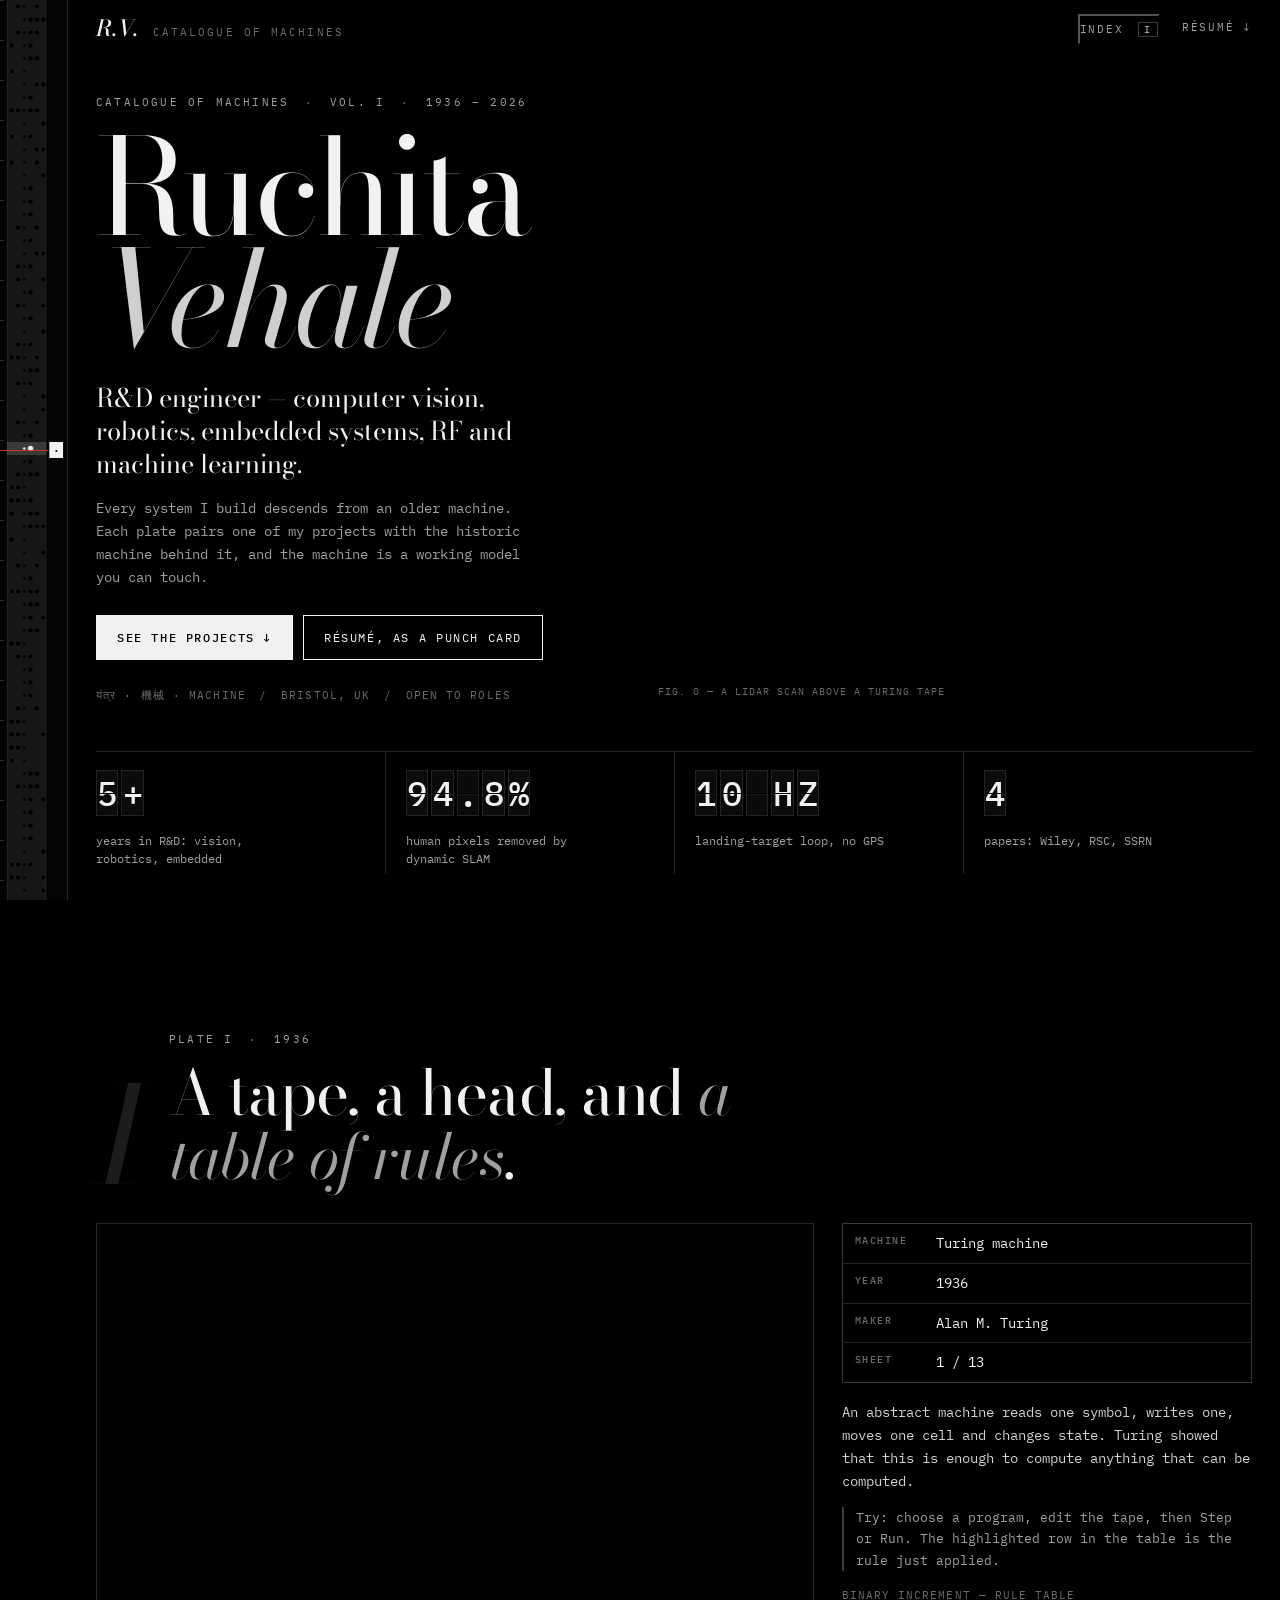
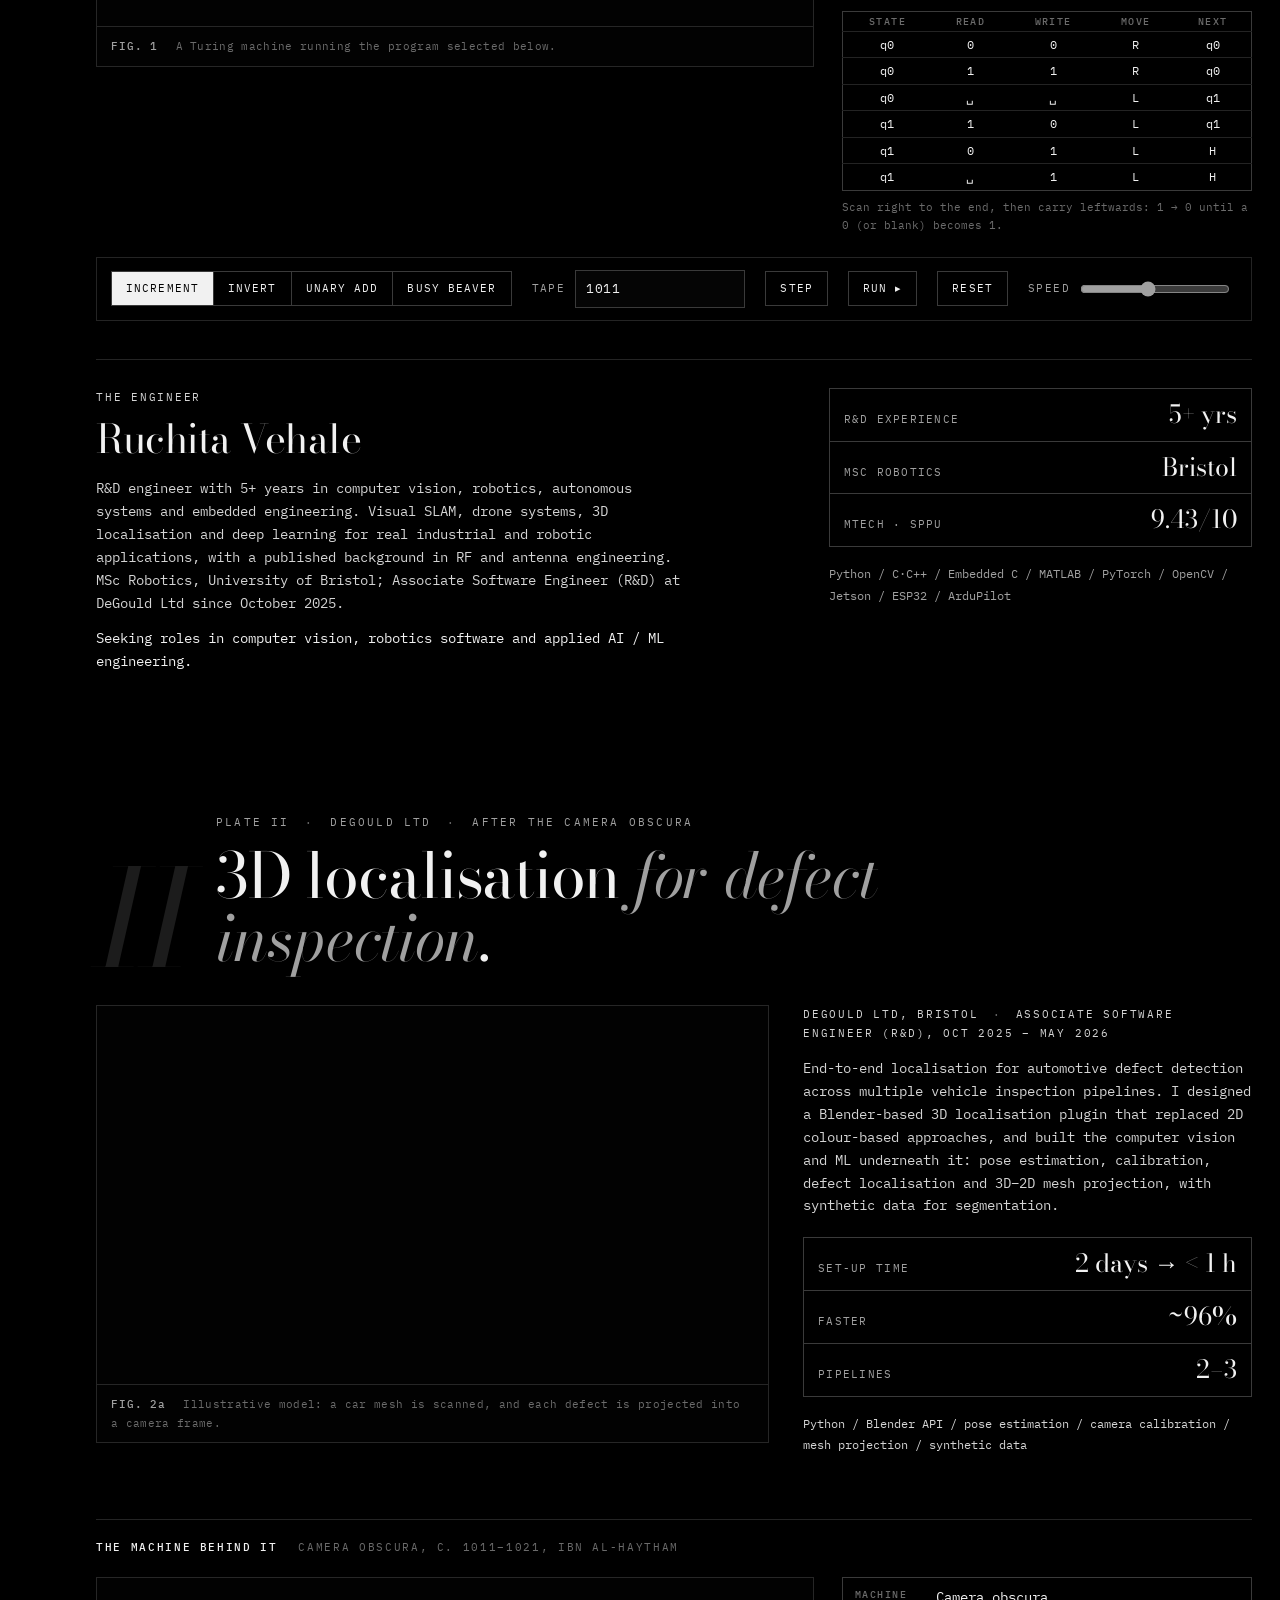
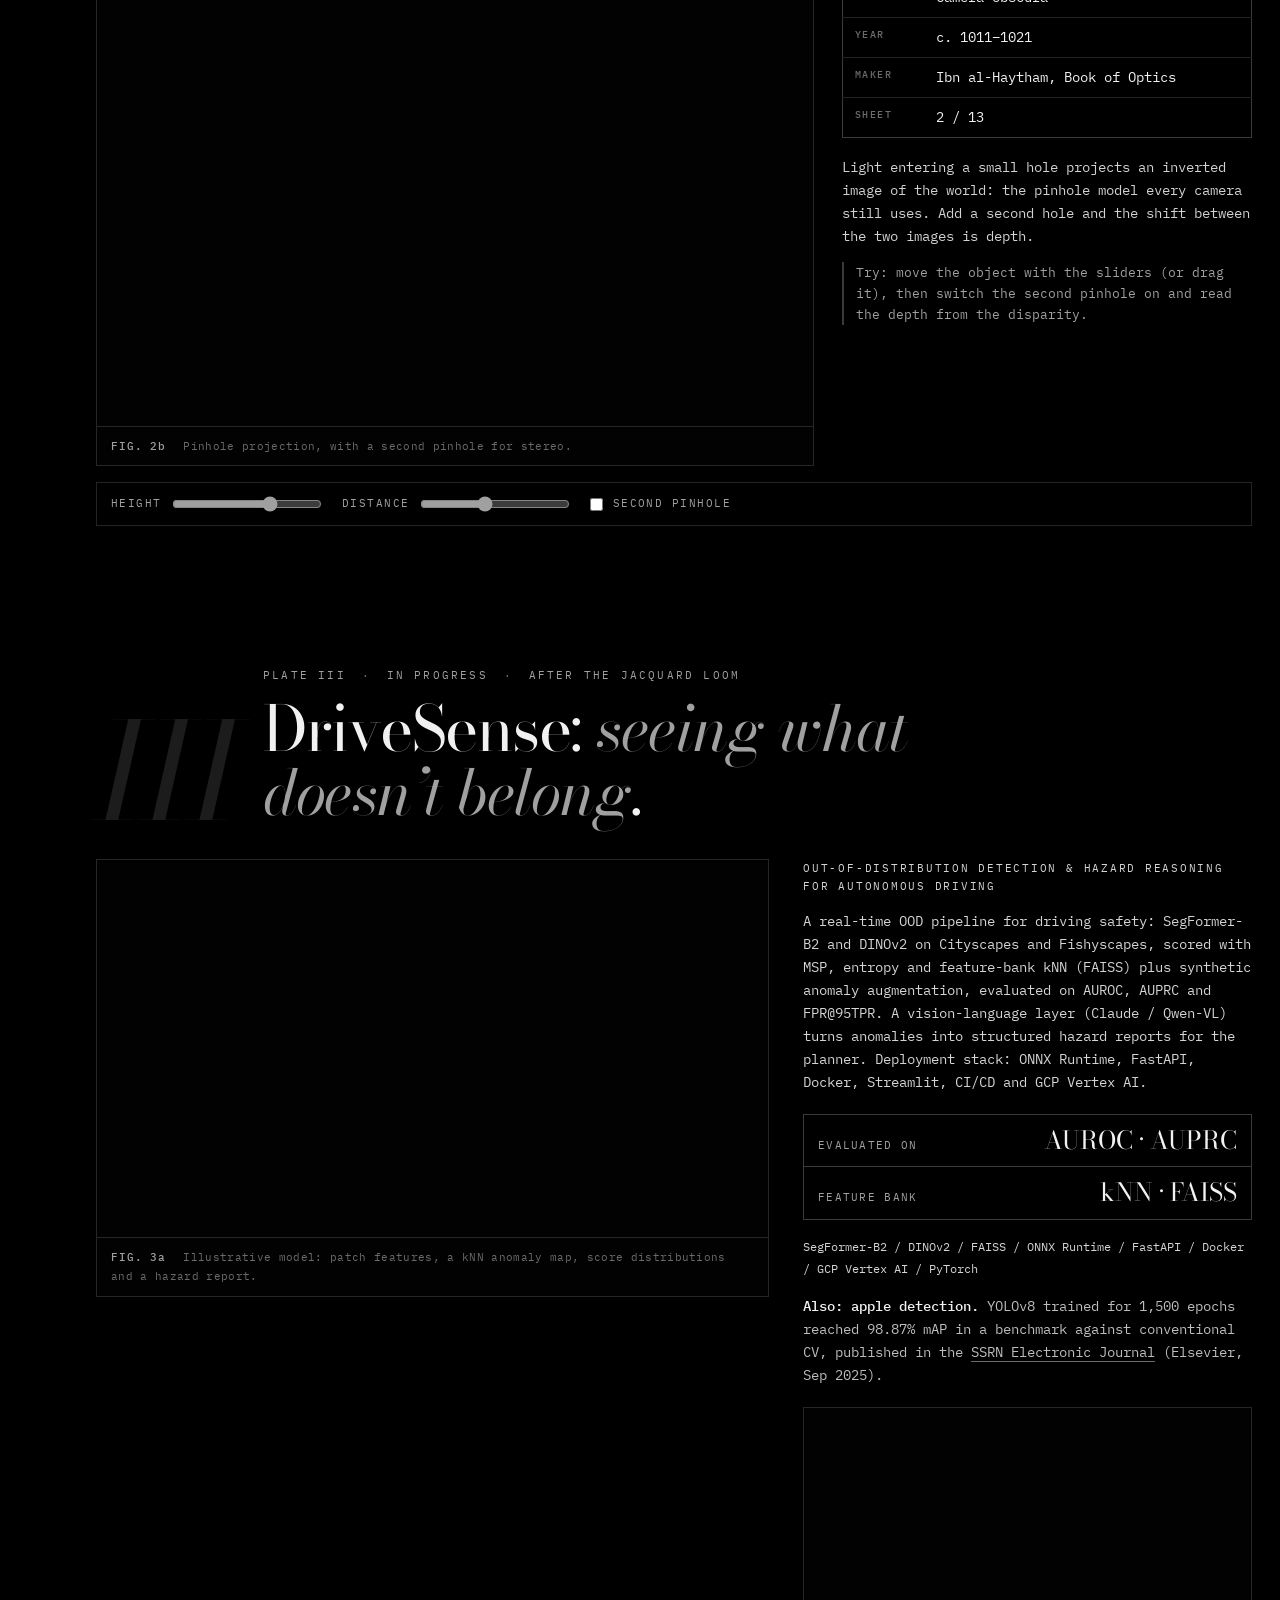
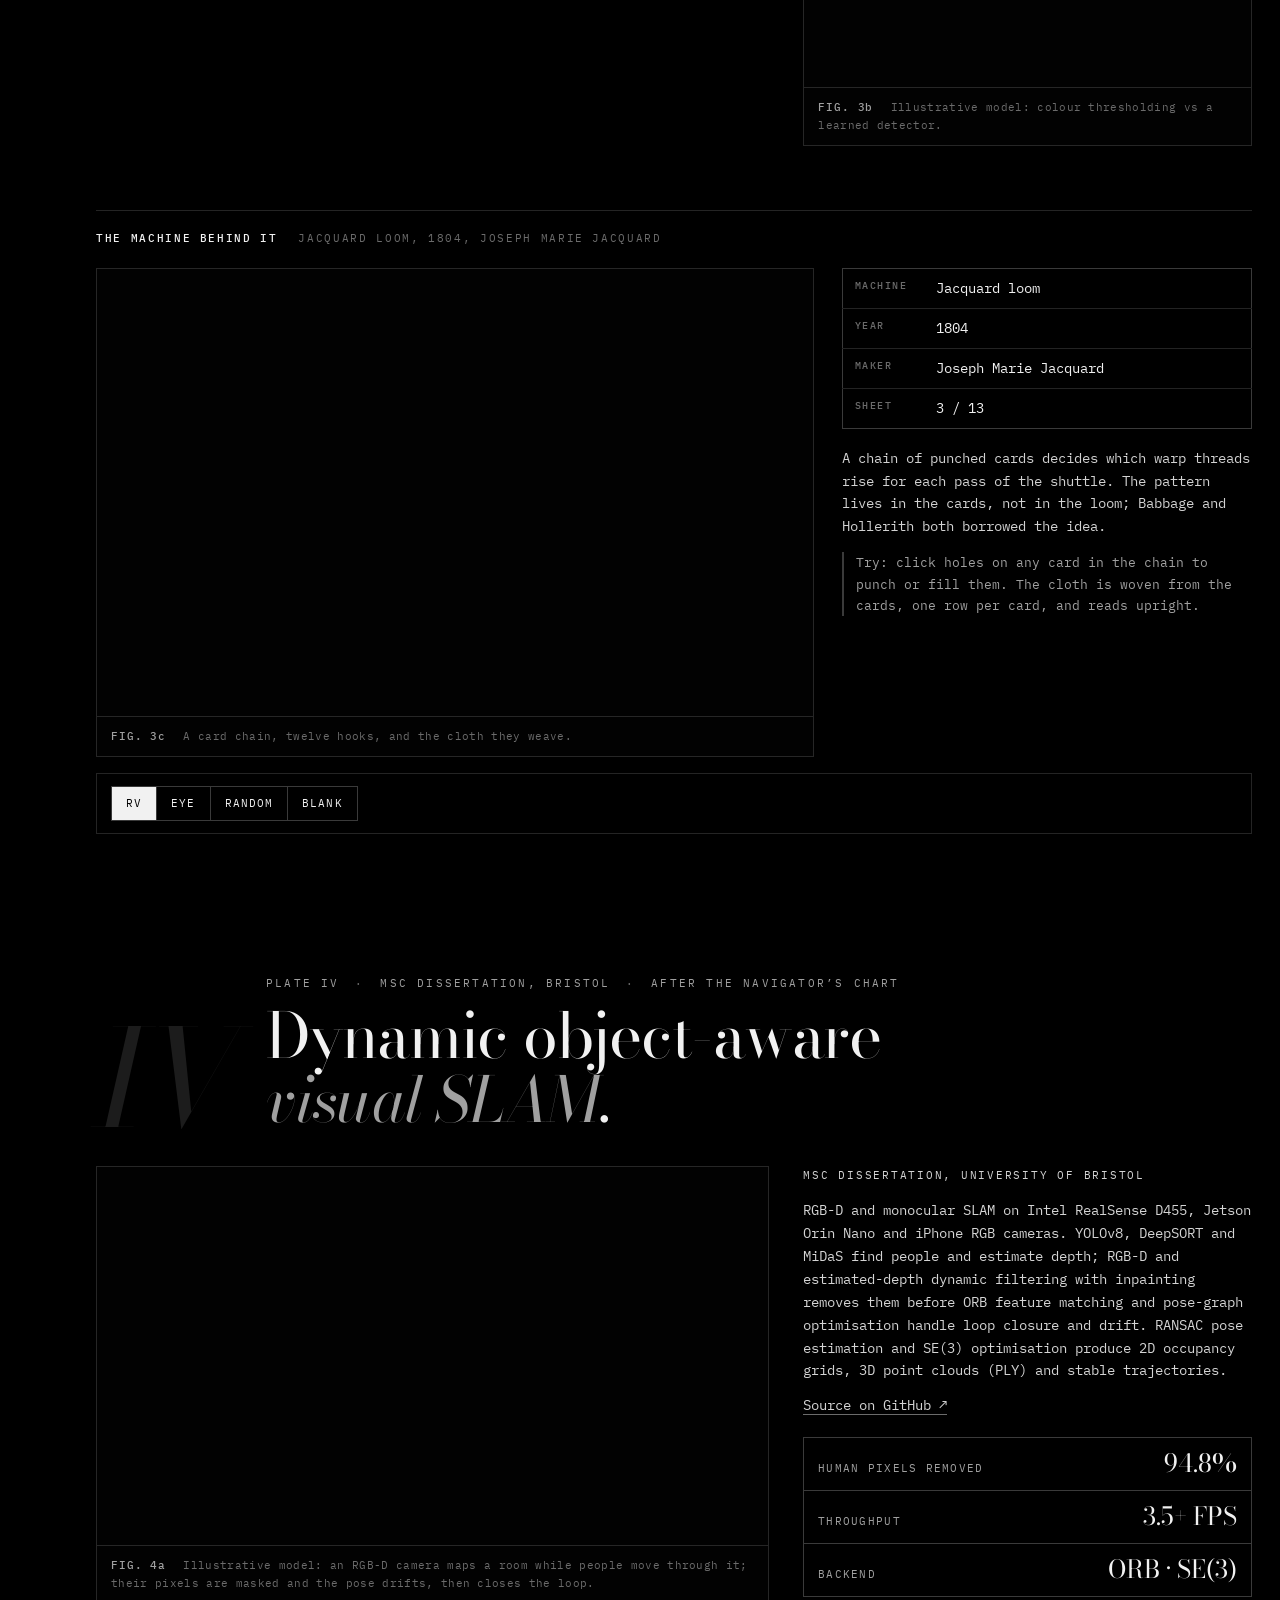
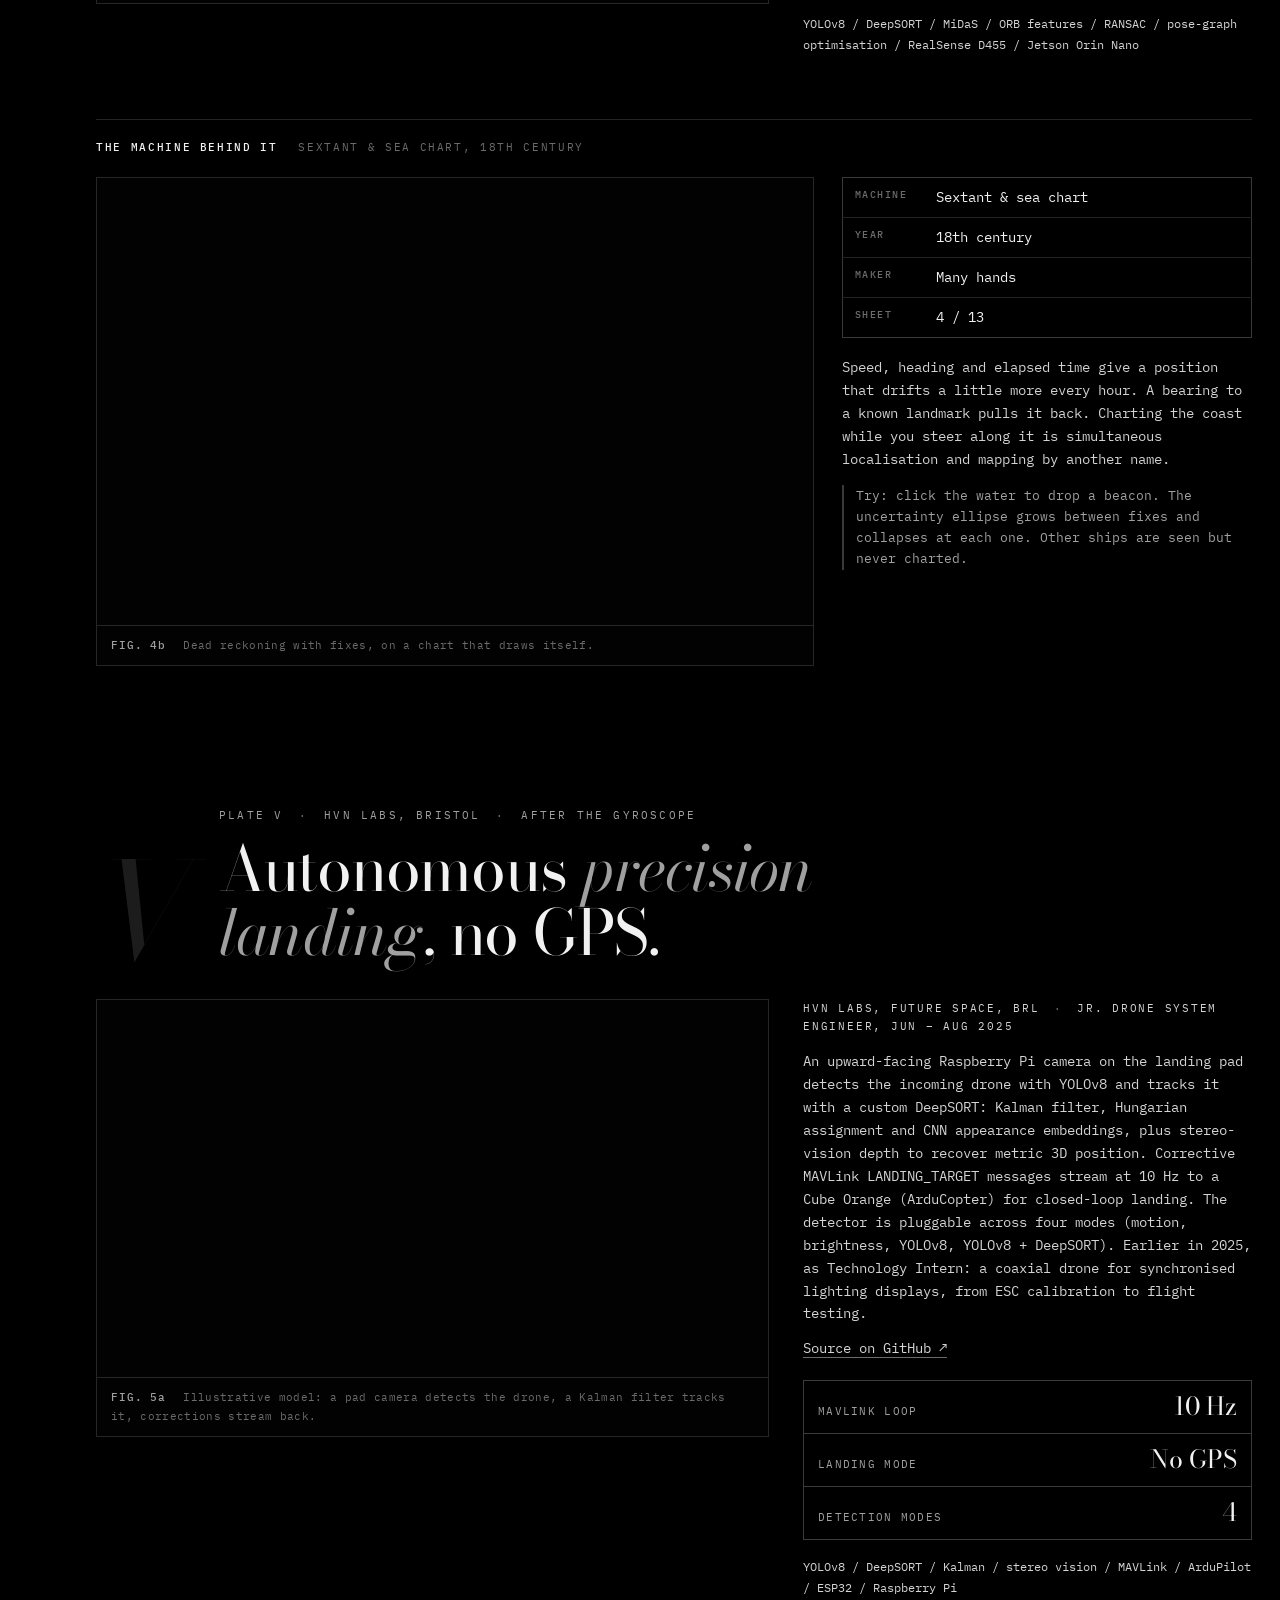
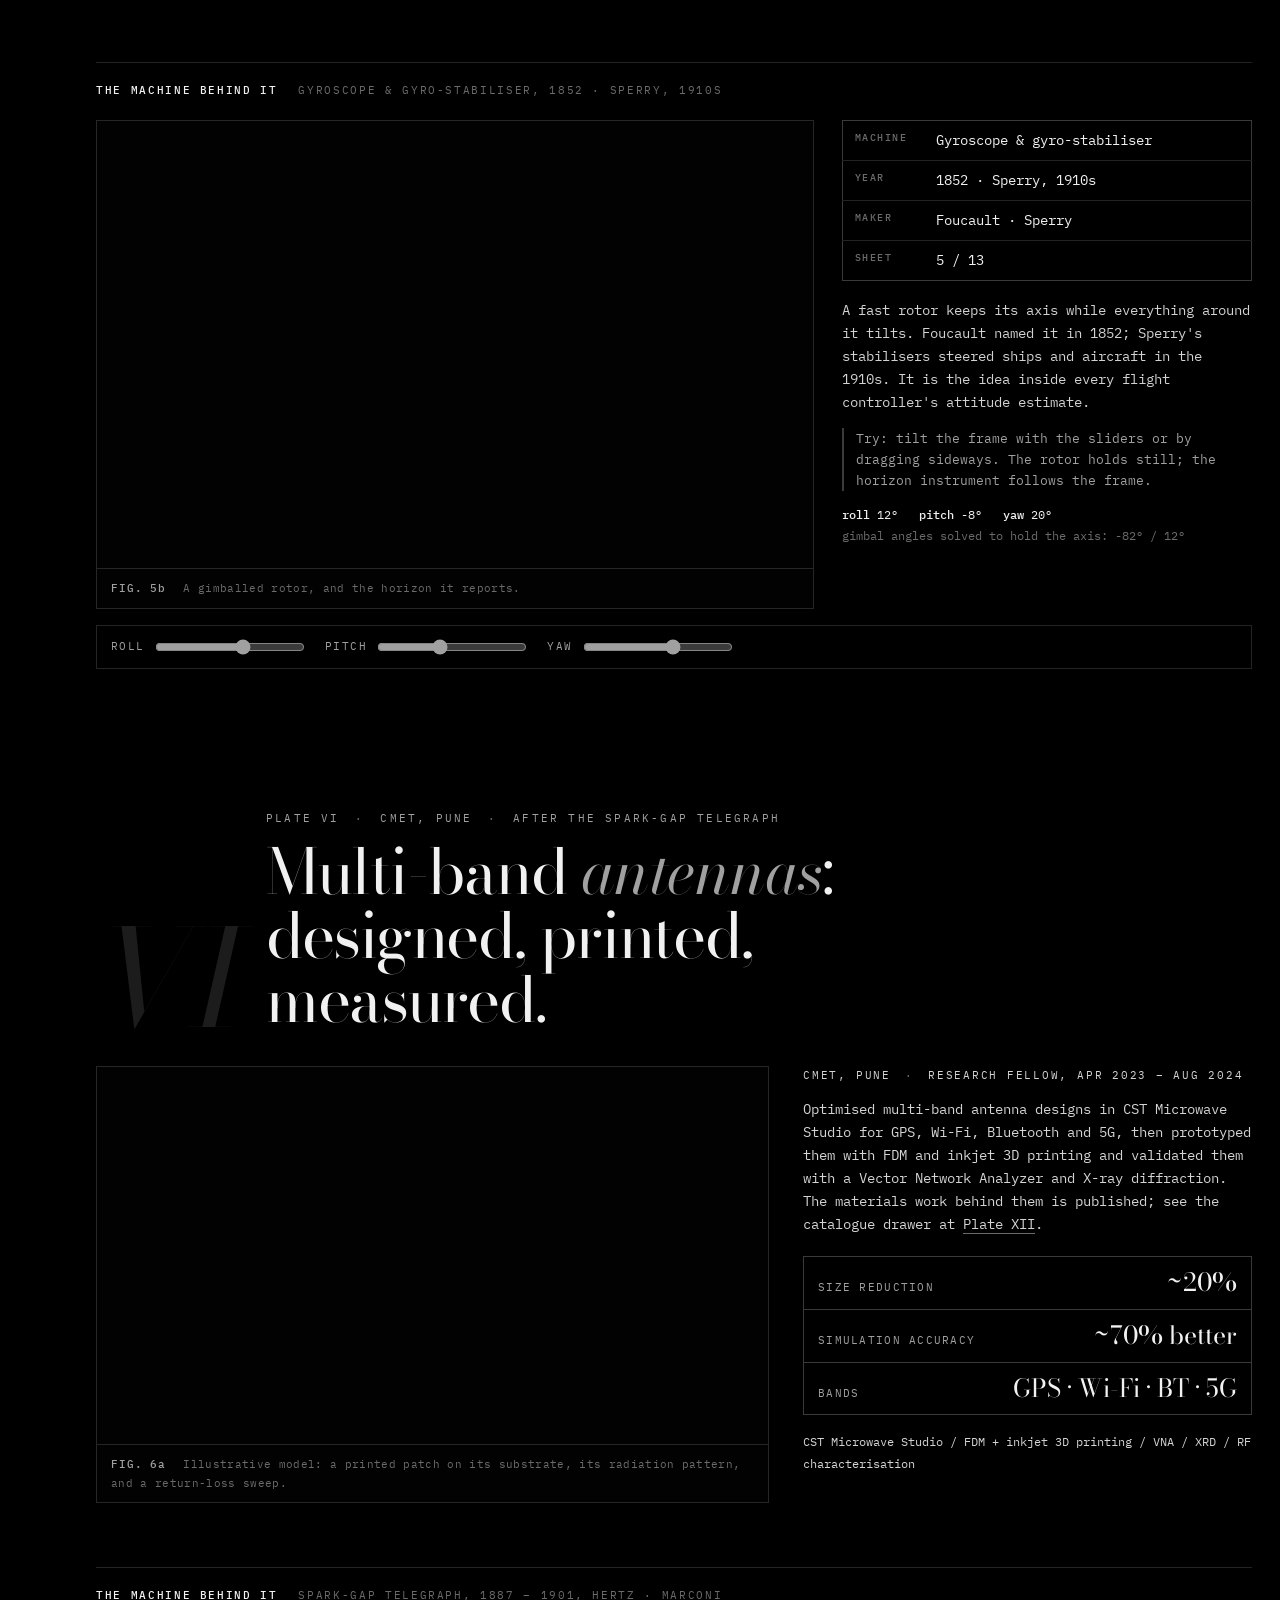
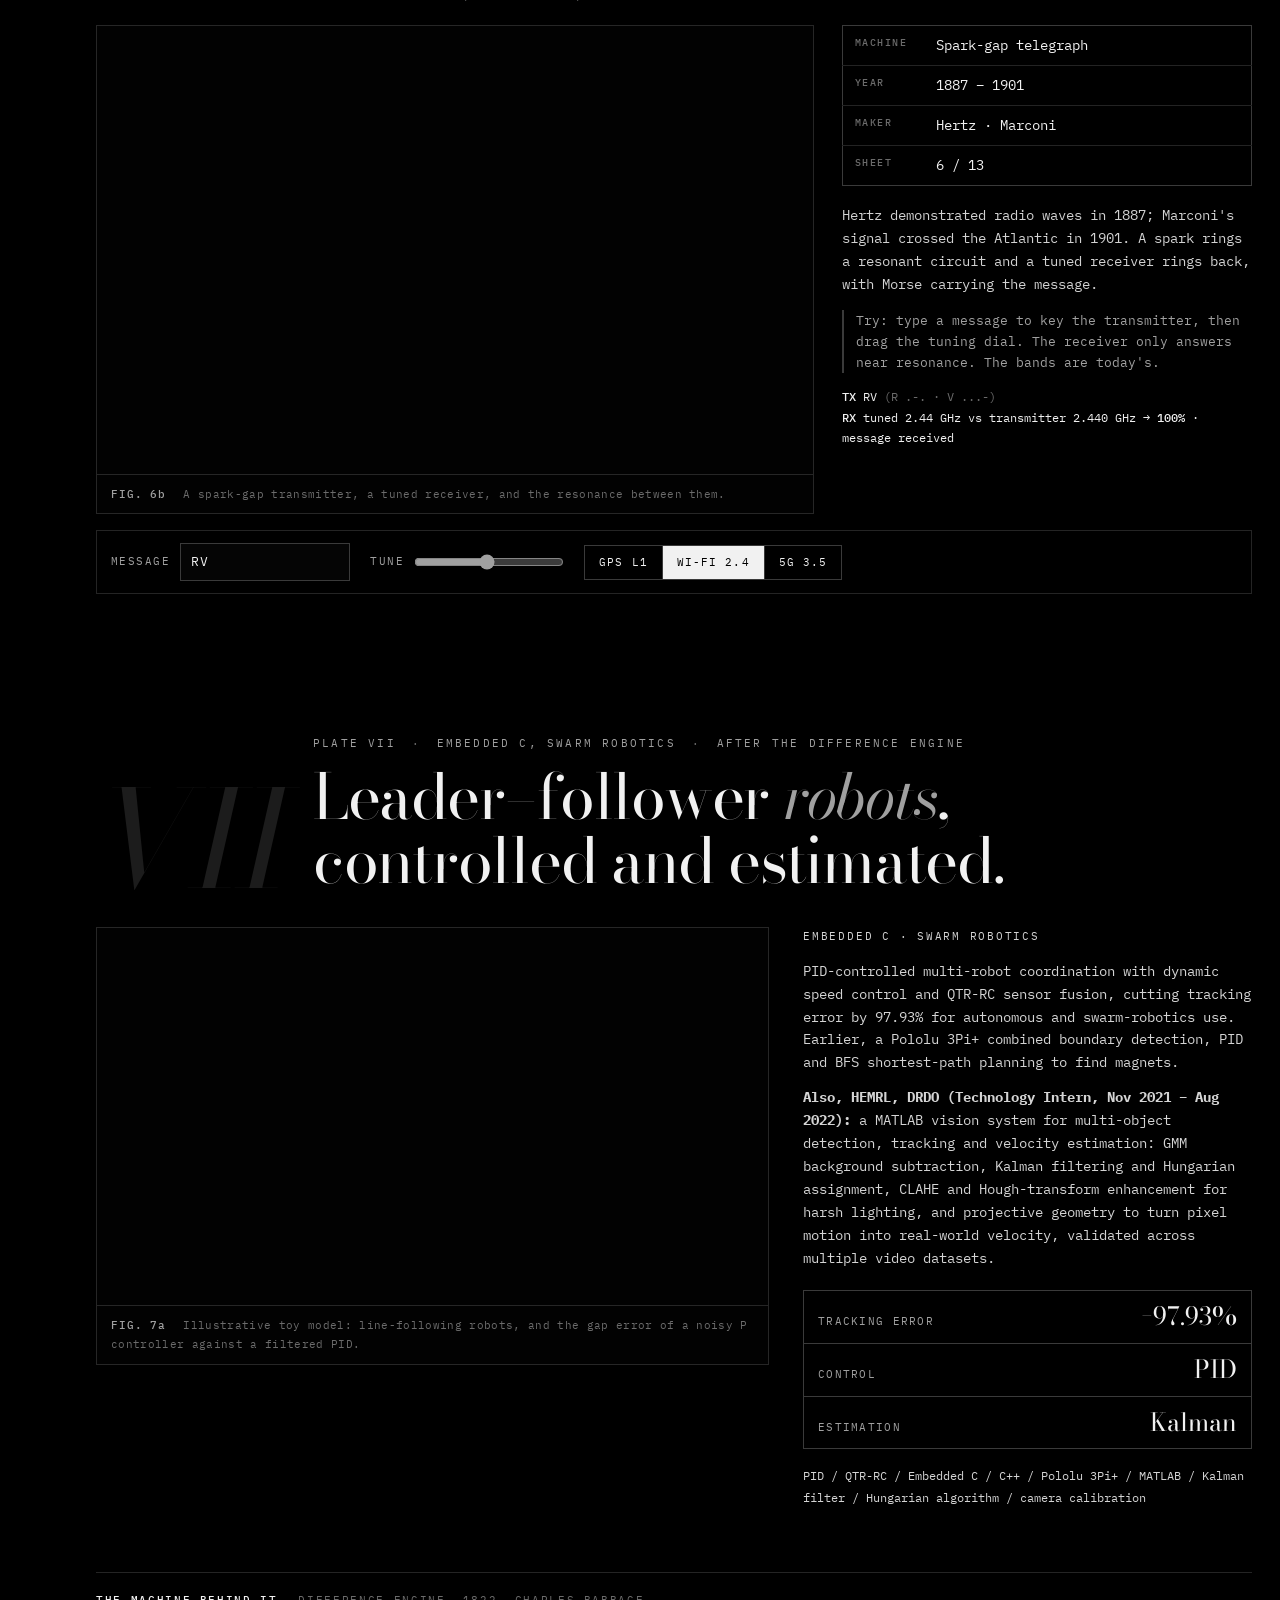
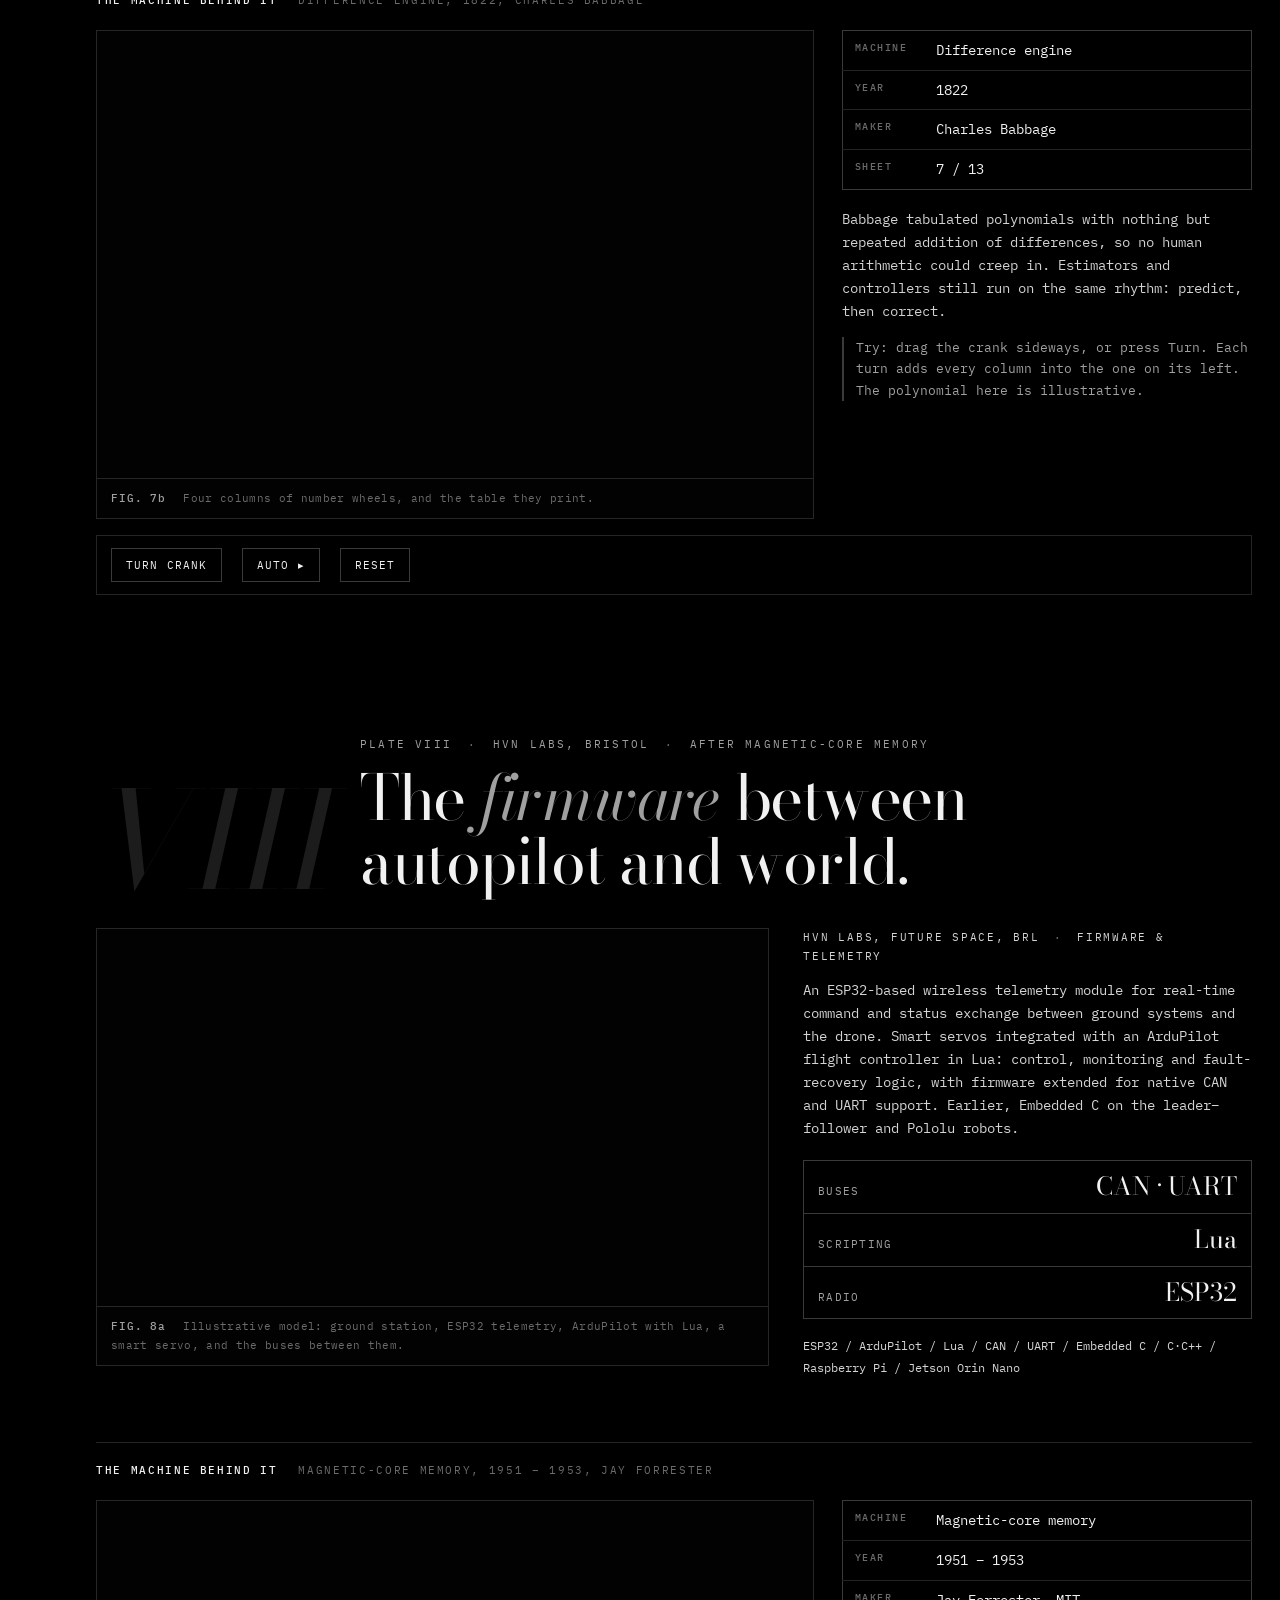
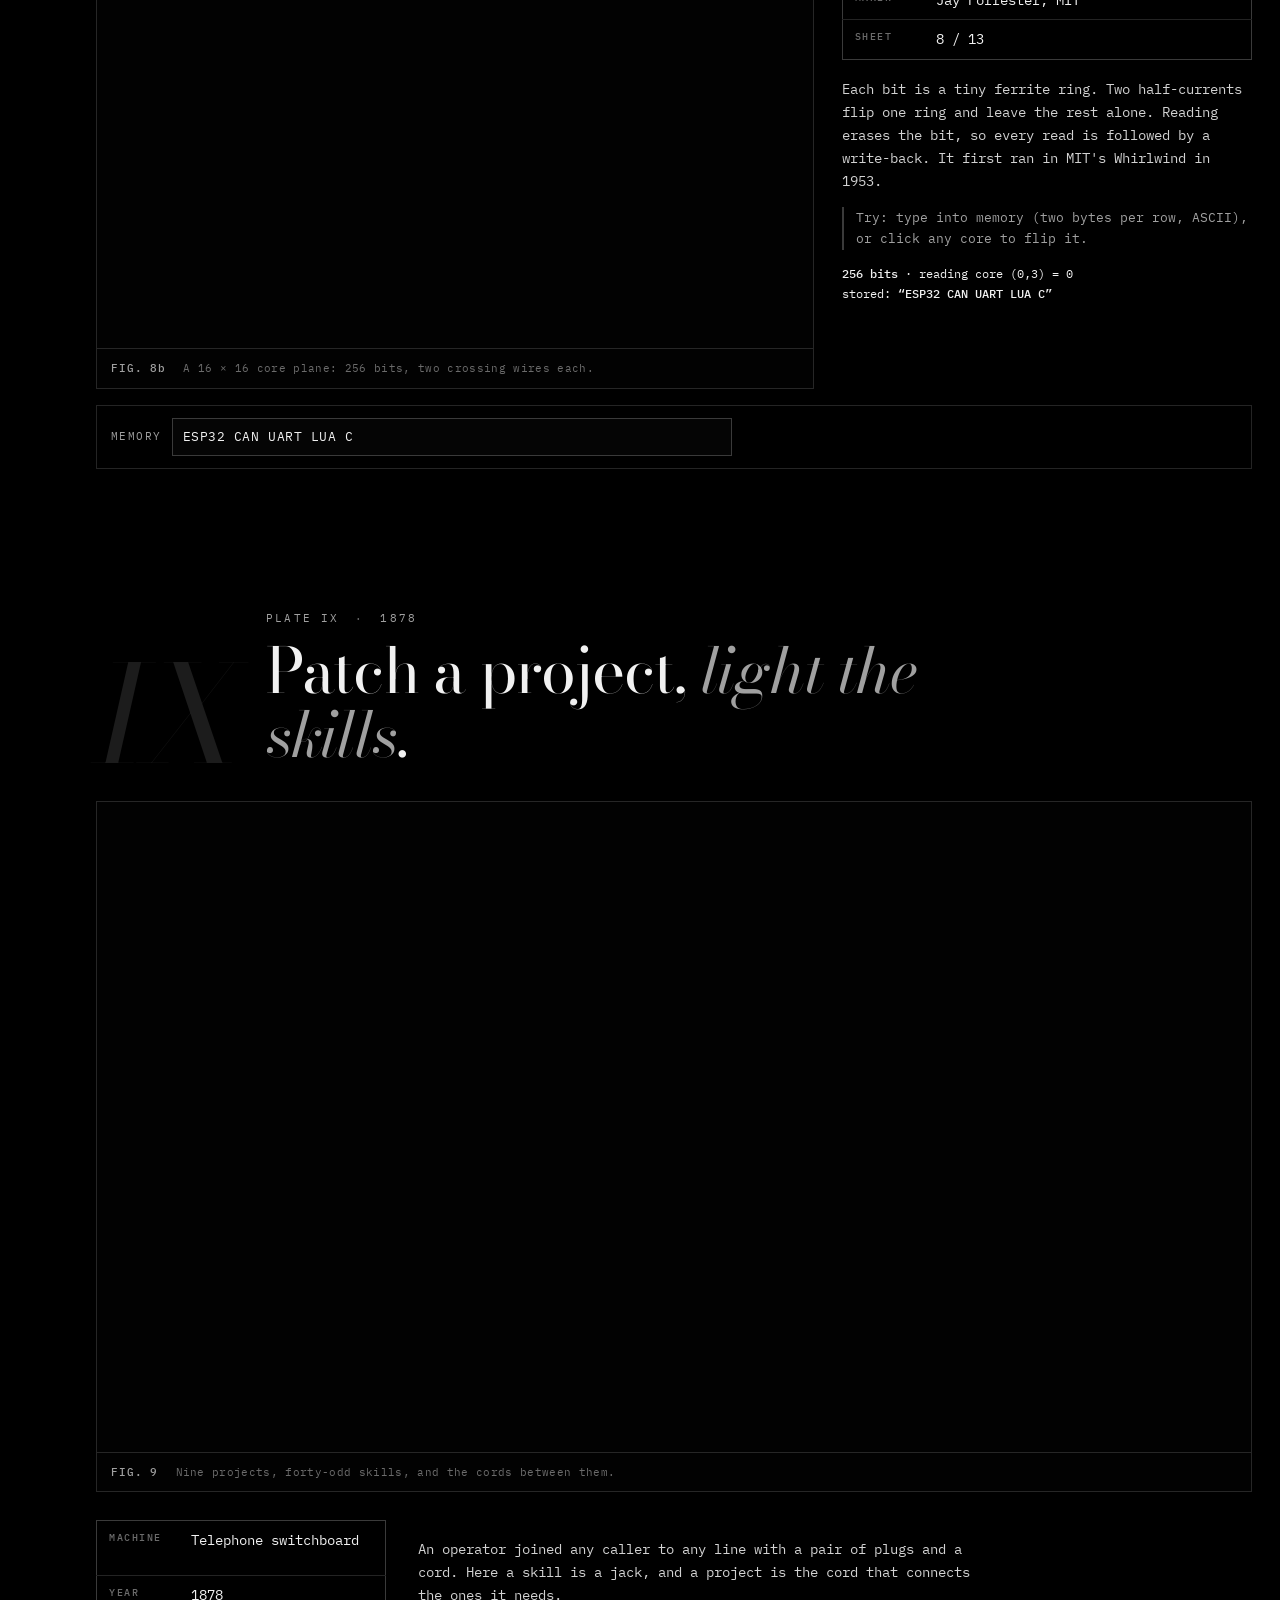
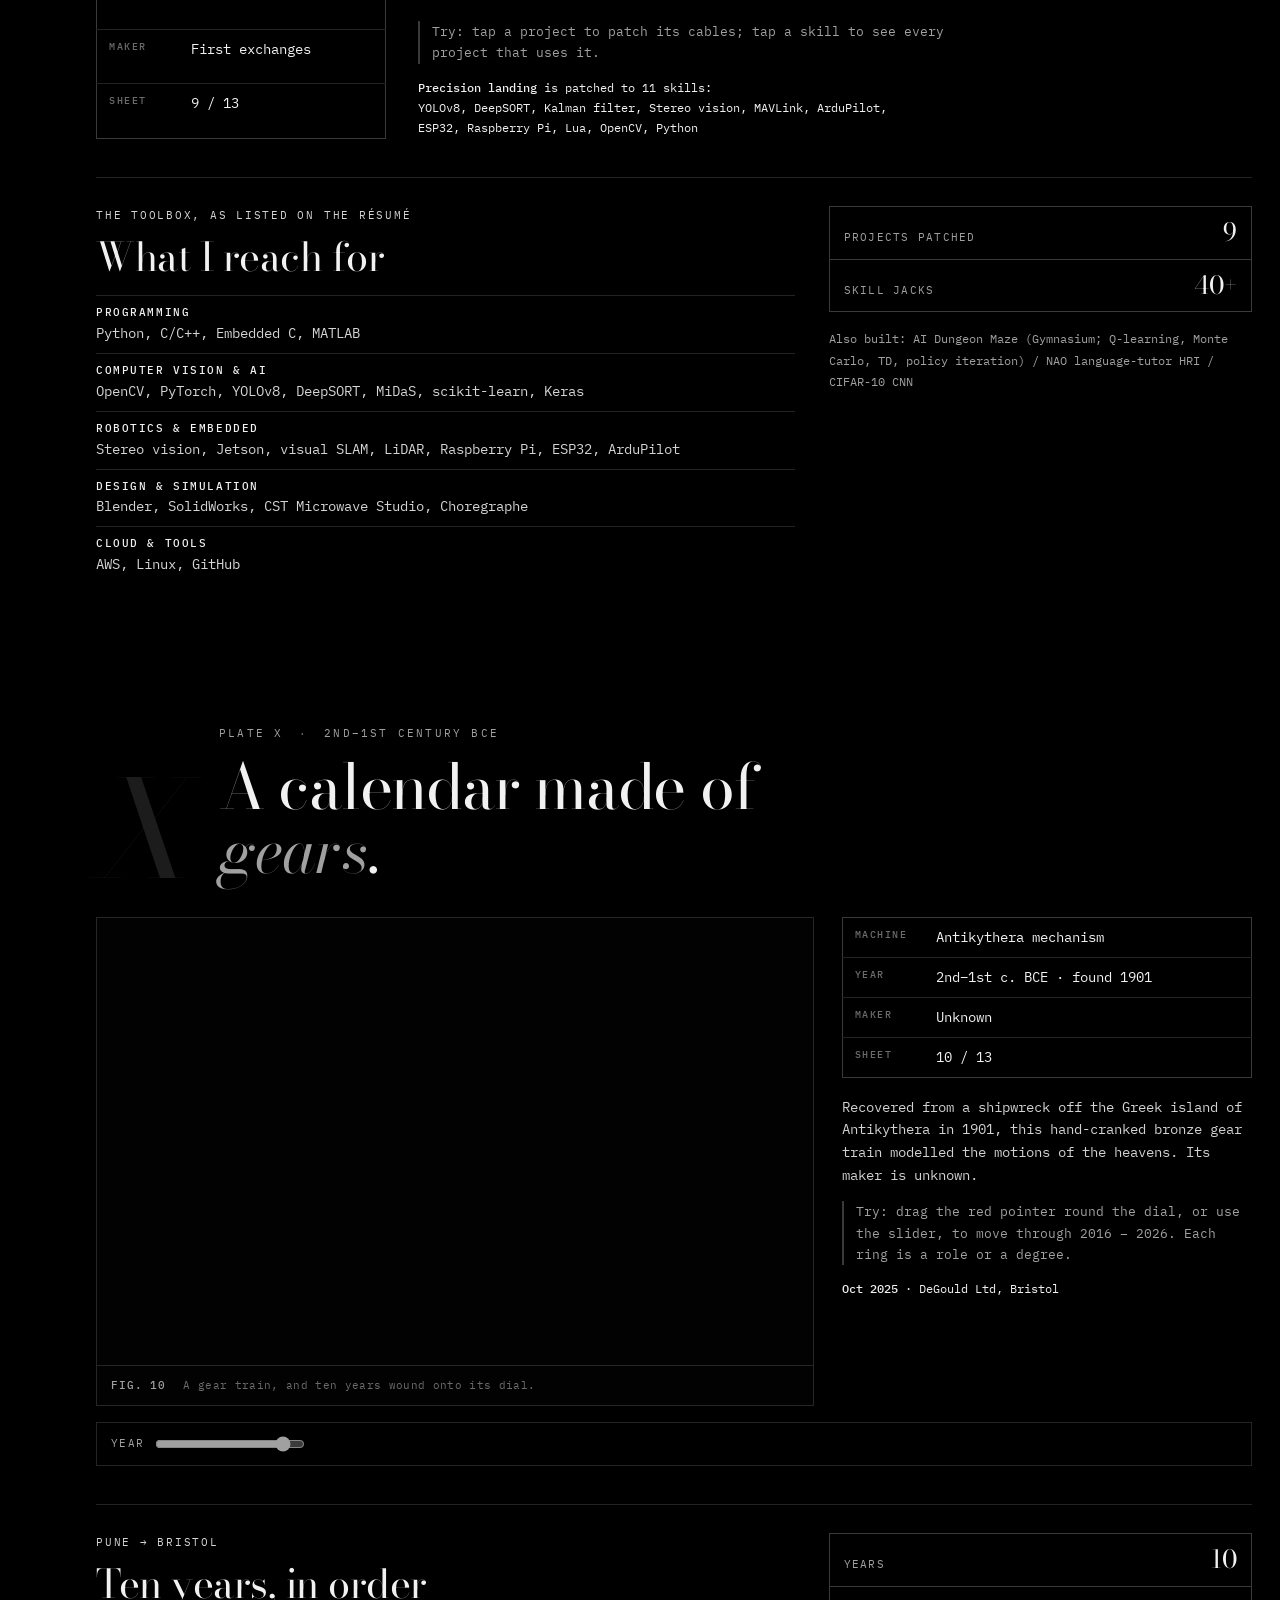
==== commit 24cc5dc9: "Optimise for phones and small tablets; DeGould role ends May 2026 Small screens - No horizontal over" ====
--- a/site/index.html
+++ b/site/index.html
@@ -107,7 +107,7 @@
           <figcaption><b>FIG. 2a</b> Illustrative model: a car mesh is scanned, and each defect is projected into a camera frame.</figcaption>
         </figure>
         <div class="dl">
-          <p class="k">DeGould Ltd, Bristol <i>·</i> Associate Software Engineer (R&amp;D), Oct 2025 – present</p>
+          <p class="k">DeGould Ltd, Bristol <i>·</i> Associate Software Engineer (R&amp;D), Oct 2025 – May 2026</p>
           <p>End-to-end localisation for automotive defect detection across multiple vehicle inspection pipelines. I designed a Blender-based 3D localisation plugin that replaced 2D colour-based approaches, and built the computer vision and ML underneath it: pose estimation, calibration, defect localisation and 3D–2D mesh projection, with synthetic data for segmentation.</p>
           <dl class="m"><div><dt>Set-up time</dt><dd>2 days → &lt; 1 h</dd></div><div><dt>Faster</dt><dd>~96%</dd></div><div><dt>Pipelines</dt><dd>2–3</dd></div></dl>
           <p class="stack">Python / Blender API / pose estimation / camera calibration / mesh projection / synthetic data</p>
@@ -426,7 +426,7 @@
     <section class="plate" id="p10" data-n="10" data-title="Antikythera mechanism" data-year="2nd–1st c. BCE">
       <header class="ph"><span class="pn" aria-hidden="true">X</span><div><p class="eyebrow">Plate X <i>·</i> 2nd–1st century BCE</p><h2>A calendar made of <em>gears</em>.</h2></div></header>
       <div class="pbody">
-        <figure class="fig" style="--ar:16/10;--arm:1/1.15">
+        <figure class="fig" style="--ar:16/10;--arm:1/1.4">
           <canvas data-scene="gears" data-key="gears" aria-hidden="true"></canvas>
           <figcaption><b>FIG. 10</b> A gear train, and ten years wound onto its dial.</figcaption>
         </figure>
@@ -450,7 +450,7 @@
           <p class="k">Pune → Bristol</p>
           <h3>Ten years, in order</h3>
           <ol class="timeline">
-            <li><time>Oct 2025 – now</time> Associate Software Engineer (R&amp;D), DeGould Ltd, Bristol</li>
+            <li><time>Oct 2025 – May 2026</time> Associate Software Engineer (R&amp;D), DeGould Ltd, Bristol</li>
             <li><time>Apr – Aug 2025</time> Technology Intern, then Jr. Drone System Engineer, HVN Labs, Bristol</li>
             <li><time>Aug 2024 – Sep 2025</time> MSc Robotics, University of Bristol</li>
             <li><time>Apr 2023 – Aug 2024</time> Research Fellow, CMET, Pune</li>
@@ -573,6 +573,7 @@
 
   <div class="indexov" id="indexov" role="dialog" aria-modal="true" aria-label="Index of plates" hidden>
     <div class="ibox">
+      <button class="iclose" id="index-close" type="button" aria-label="Close index">Close <span aria-hidden="true">✕</span></button>
       <p class="eyebrow">Index <i>·</i> Catalogue of Machines</p>
       <ol id="index-list"></ol>
       <p class="ihint"><kbd>esc</kbd> to close</p>
--- a/site/css/styles.css
+++ b/site/css/styles.css
@@ -215,7 +215,8 @@
 .exam:hover { background: var(--w); color: #000; }
 
 /* index overlay */
-.indexov { position: fixed; inset: 0; z-index: 100; background: rgba(0, 0, 0, 0.95); overflow: auto; }
+.indexov { position: fixed; inset: 0; z-index: 100; background: rgba(0, 0, 0, 0.95); overflow: auto; overscroll-behavior: contain; }
+.iclose { display: none; align-items: center; gap: 8px; position: sticky; top: 0; z-index: 2; margin: 0 0 6px auto; padding: 0 14px; min-height: 52px; background: rgba(0, 0, 0, 0.92); border: 0; font-size: 11px; letter-spacing: 0.16em; text-transform: uppercase; color: var(--w); }
 .indexov[hidden] { display: none; }
 .ibox { max-width: 920px; margin: 9vh auto 6vh; padding: 0 28px; }
 .ibox ol { margin-top: 26px; counter-reset: x; }
@@ -244,8 +245,8 @@
 @media (max-width: 1060px) {
   .hero { grid-template-columns: 1fr; grid-template-rows: auto auto auto; padding-top: 84px; }
   .hero-art { max-width: 640px; justify-self: center; margin-top: -4%; }
-  .pbody, .desc, .proj { grid-template-columns: 1fr; }
-  .fig.wide + .tb { grid-template-columns: 1fr; }
+  .pbody, .desc, .proj { grid-template-columns: minmax(0, 1fr); }   /* minmax(0, …): a child's min-content must not stretch the column */
+  .fig.wide + .tb { grid-template-columns: minmax(0, 1fr); }
   .fig.wide + .tb table { grid-row: auto; margin-bottom: 14px; }
   .drawer { grid-template-columns: 1fr; }
   .flaps { grid-template-columns: repeat(2, 1fr); }
@@ -255,7 +256,9 @@
 @media (max-width: 760px) {
   :root { --tape: 30px; }
   .panel { display: none; }
-  .top { padding: 0 16px; } .mark span { display: none; }
+  .top { padding: 0 10px 0 16px; background: linear-gradient(#000 80%, transparent); } .mark span { display: none; }
+  .top nav { gap: 2px; } .link { padding: 4px 8px; letter-spacing: 0.12em; }
+  .seg { flex-wrap: wrap; }
   .hero, .plate, .foot { padding-left: 16px; padding-right: 16px; }
   .hero-art { aspect-ratio: 1 / 1.08; }
   .plate { padding-top: 96px; }
@@ -264,6 +267,49 @@
   .ctrls { gap: 10px 14px; } .fld input[type="text"], .fld.wide input[type="text"] { width: min(100%, 78vw); } input[type="range"] { width: 130px; }
   .timeline li { grid-template-columns: 1fr; gap: 0; }
   .fc { font-size: 26px; }
+  .m > div { flex-wrap: wrap; gap: 2px 14px; }
+  .m dd { white-space: normal; font-size: 22px; margin-left: auto; }
+  .iclose { display: flex; }
+  .indexov { background: rgba(0, 0, 0, 0.985); }
+  .ibox { margin-top: 0; padding: 0 16px; }
+  .ibox li { display: grid; grid-template-columns: 34px minmax(0, 1fr) auto; column-gap: 12px; row-gap: 2px; align-items: baseline; padding: 13px 0; }
+  .ibox li span { grid-column: 1; grid-row: 1; width: auto; }
+  .ibox li b { grid-column: 2; grid-row: 1; }
+  .ibox li time { grid-column: 3; grid-row: 1; }
+  .ibox li .ip { grid-column: 2; grid-row: 2; margin-left: 0; }
+  .ibox li i { display: none; }
+  .ihint { display: none; }
+  .fld input[type="text"] { font-size: 16px; }              /* iOS Safari zooms the page into any input under 16px */
+}
+/* tablets in portrait: the canvas is under 720px wide, so these two scenes use their compact layouts and need more height */
+@media (min-width: 761px) and (max-width: 846px) {
+  #p1 .fig canvas { aspect-ratio: 16 / 12; }
+  #p9 .fig canvas { aspect-ratio: 4 / 3; }
+}
+/* small phones: three figures need more height than their default ratio gives them */
+@media (max-width: 400px) {
+  #p1 .fig canvas { aspect-ratio: 3 / 4.5; }     /* Turing: tape, state diagram and readout stack vertically */
+  #p9 .fig canvas { aspect-ratio: 3 / 5.6; }     /* switchboard: 23 jack rows in the right-hand column */
+}
+@media (max-width: 360px) {
+  #p1 .fig canvas { aspect-ratio: 3 / 5; }
+}
+/* touch screens: bigger targets, no keyboard hints */
+@media (pointer: coarse) {
+  a, button, .sw, canvas { -webkit-tap-highlight-color: transparent; }
+  kbd, .ihint { display: none; }
+  .iclose { display: flex; }
+  .link { padding: 13px 8px; }
+  .mark { padding: 12px 0; }
+  .ctrls button, .btnlike { min-height: 44px; padding: 10px 16px; }
+  .seg button { min-height: 44px; }
+  .fld { min-height: 44px; }
+  .fld input[type="text"] { font-size: 16px; min-height: 44px; }
+  input[type="range"] { height: 44px; }
+  .sw { width: 24px; height: 40px; }                          /* the front panel appears on tablets: make its switches fingertip-sized */
+  .exam { padding: 13px 14px; }
+  .card .pub { padding: 13px 0 11px; margin-top: 4px; }
+  .dl .links a, #mail-link { display: inline-block; padding: 11px 0 9px; }
 }
 @media (prefers-reduced-motion: reduce) {
   html { scroll-behavior: auto; } .fc.flip { animation: none; } html.js .rv { opacity: 1; transform: none; transition: none; }
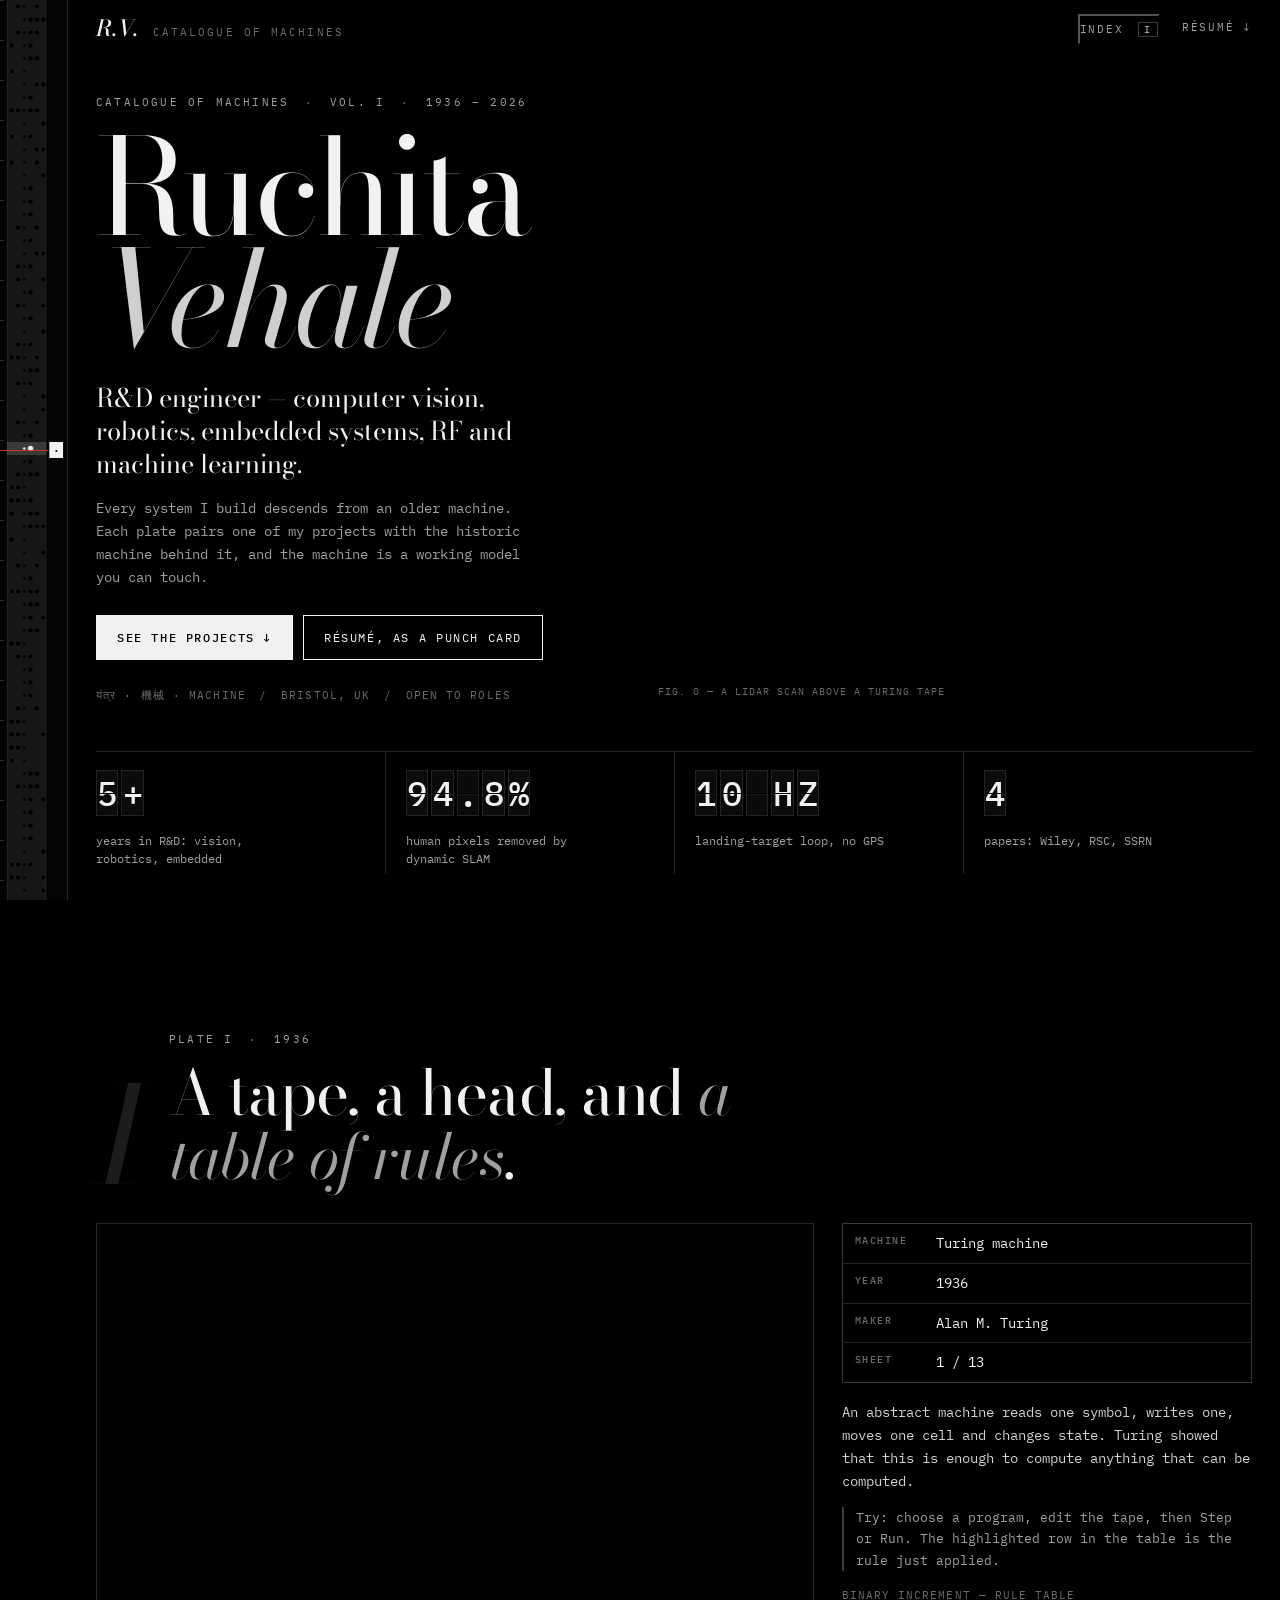
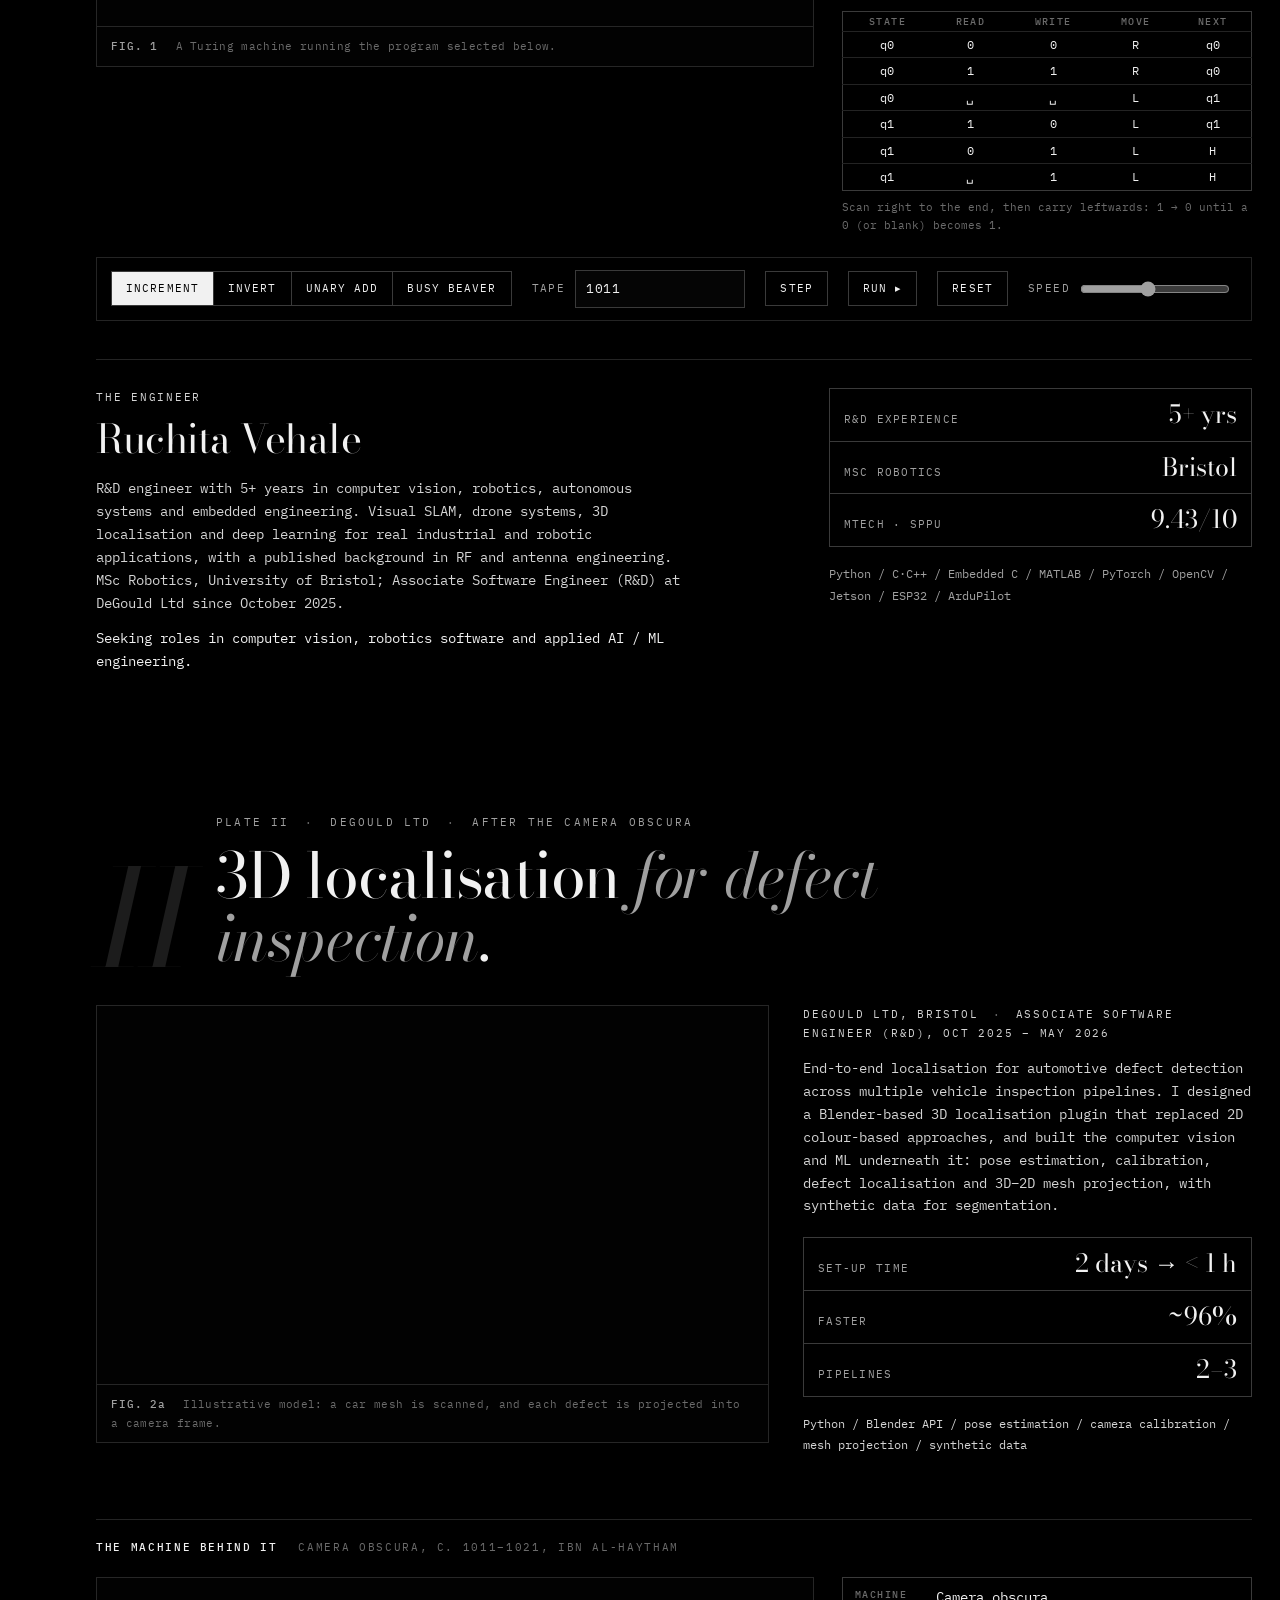
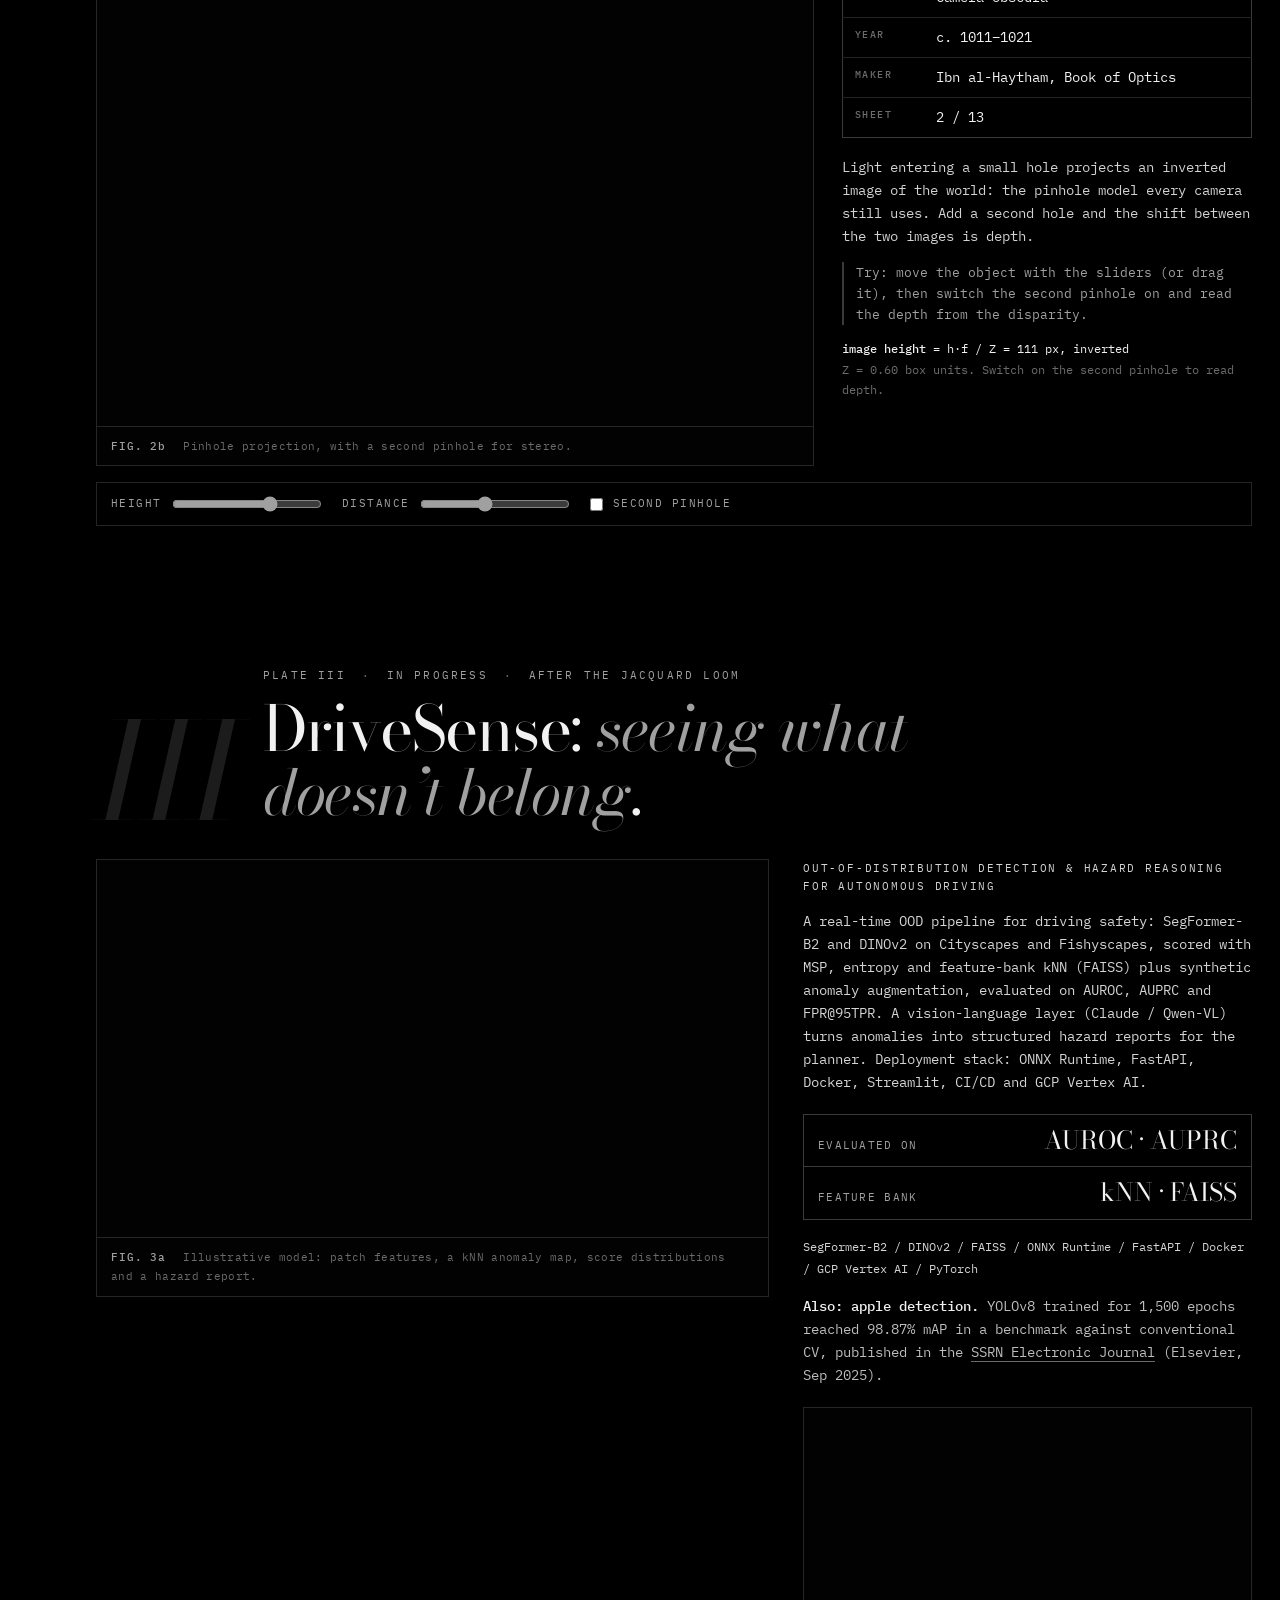
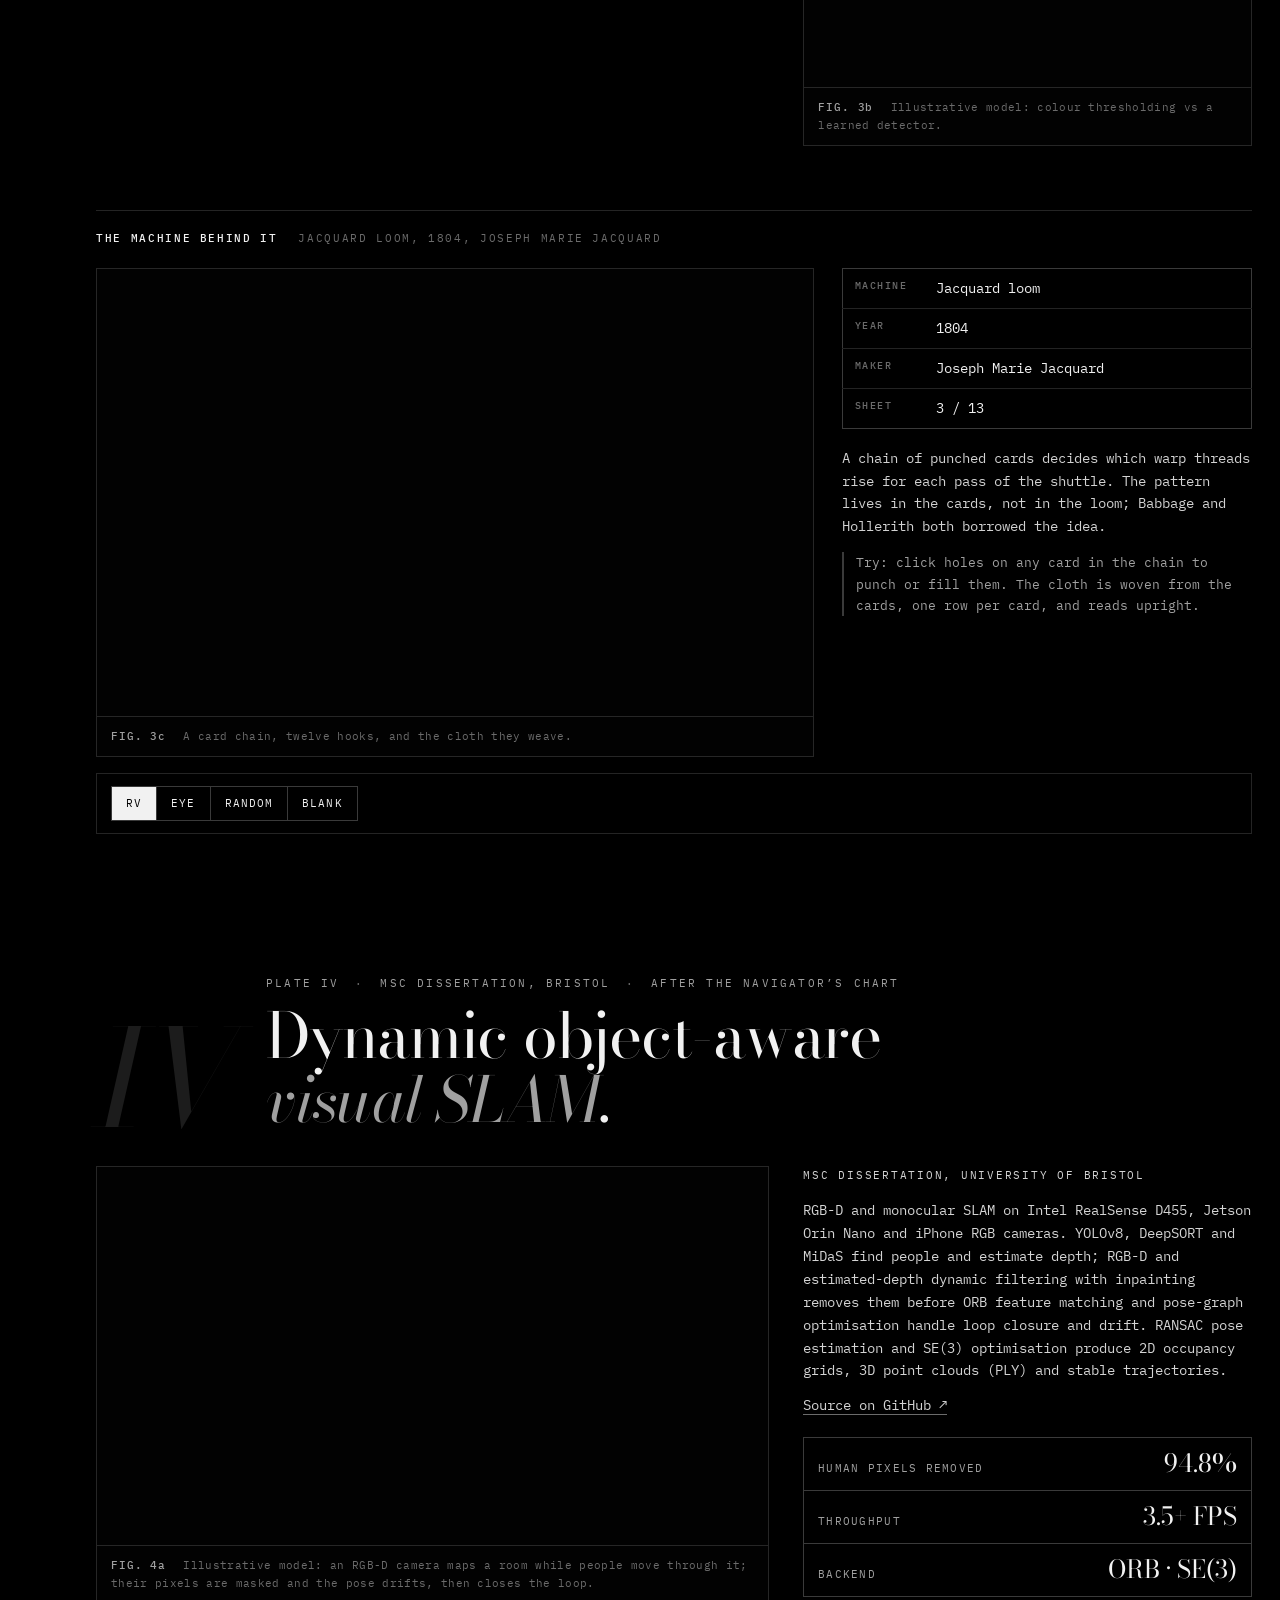
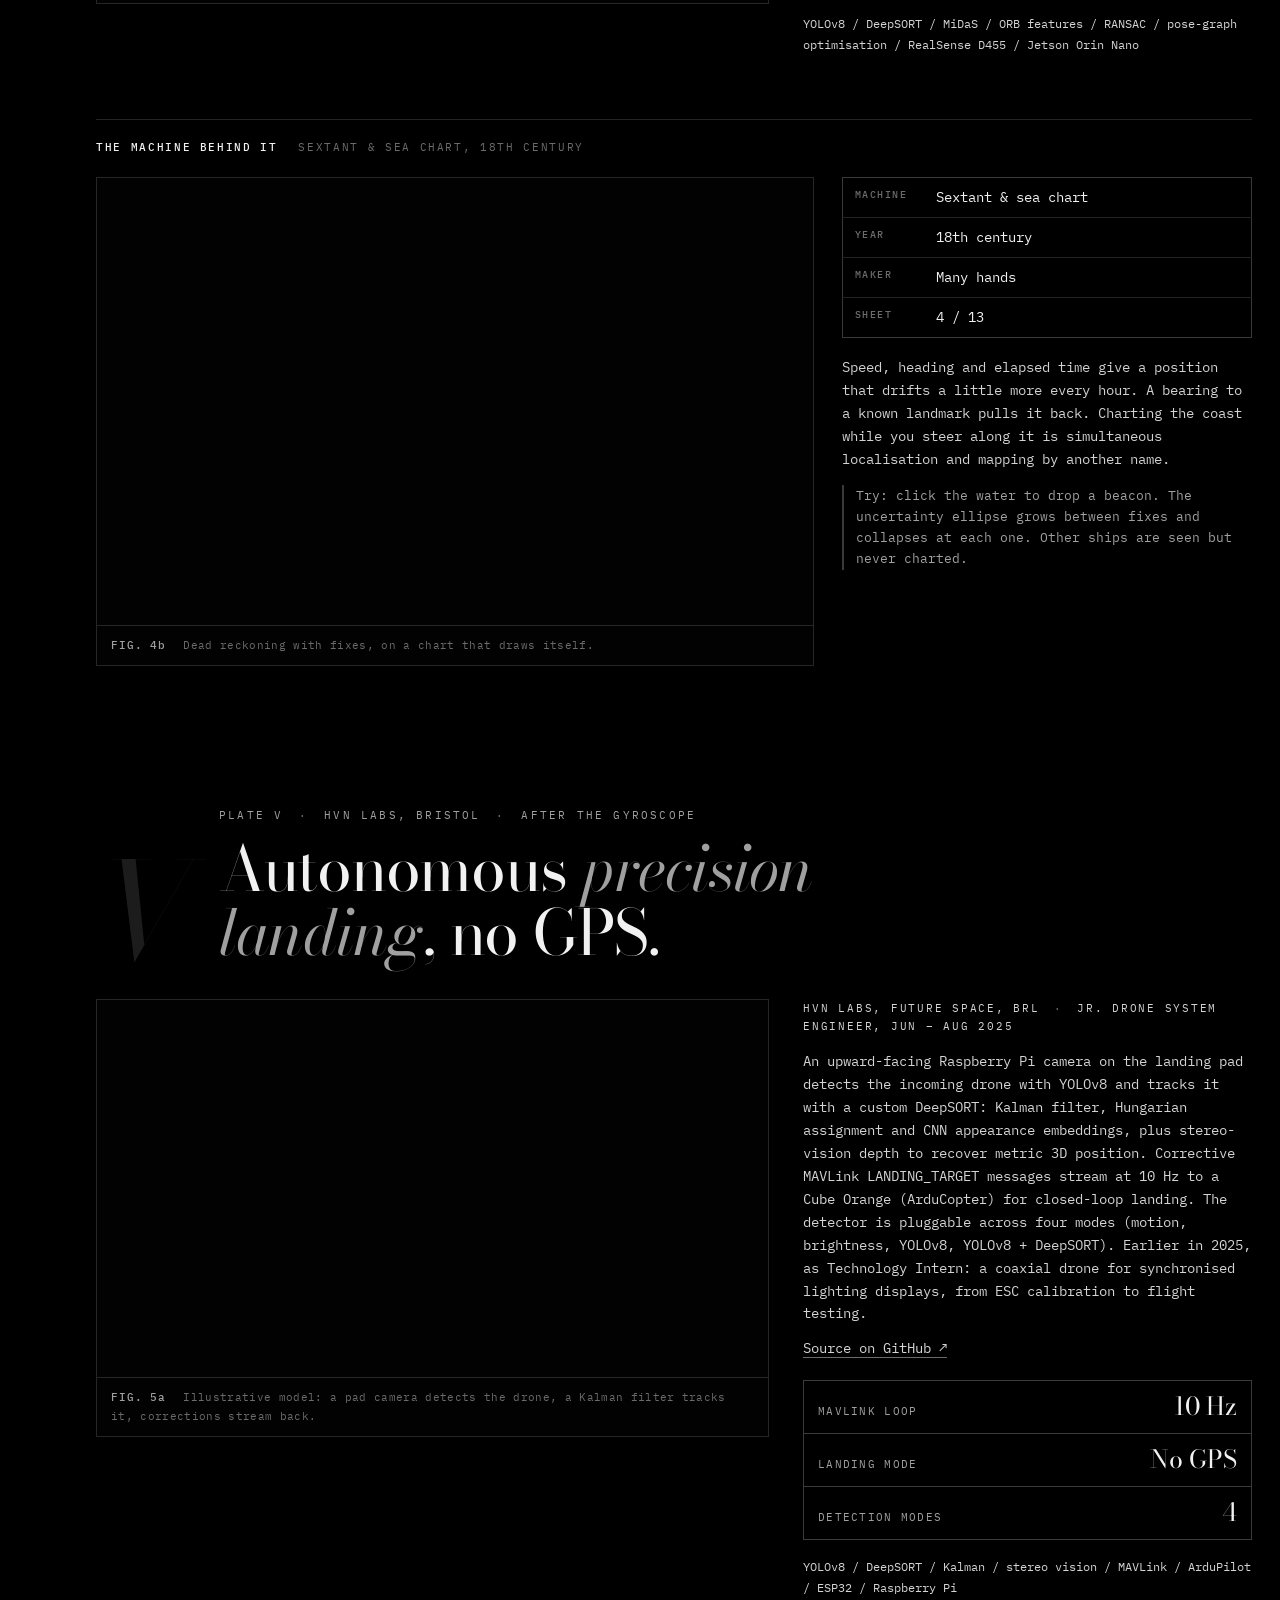
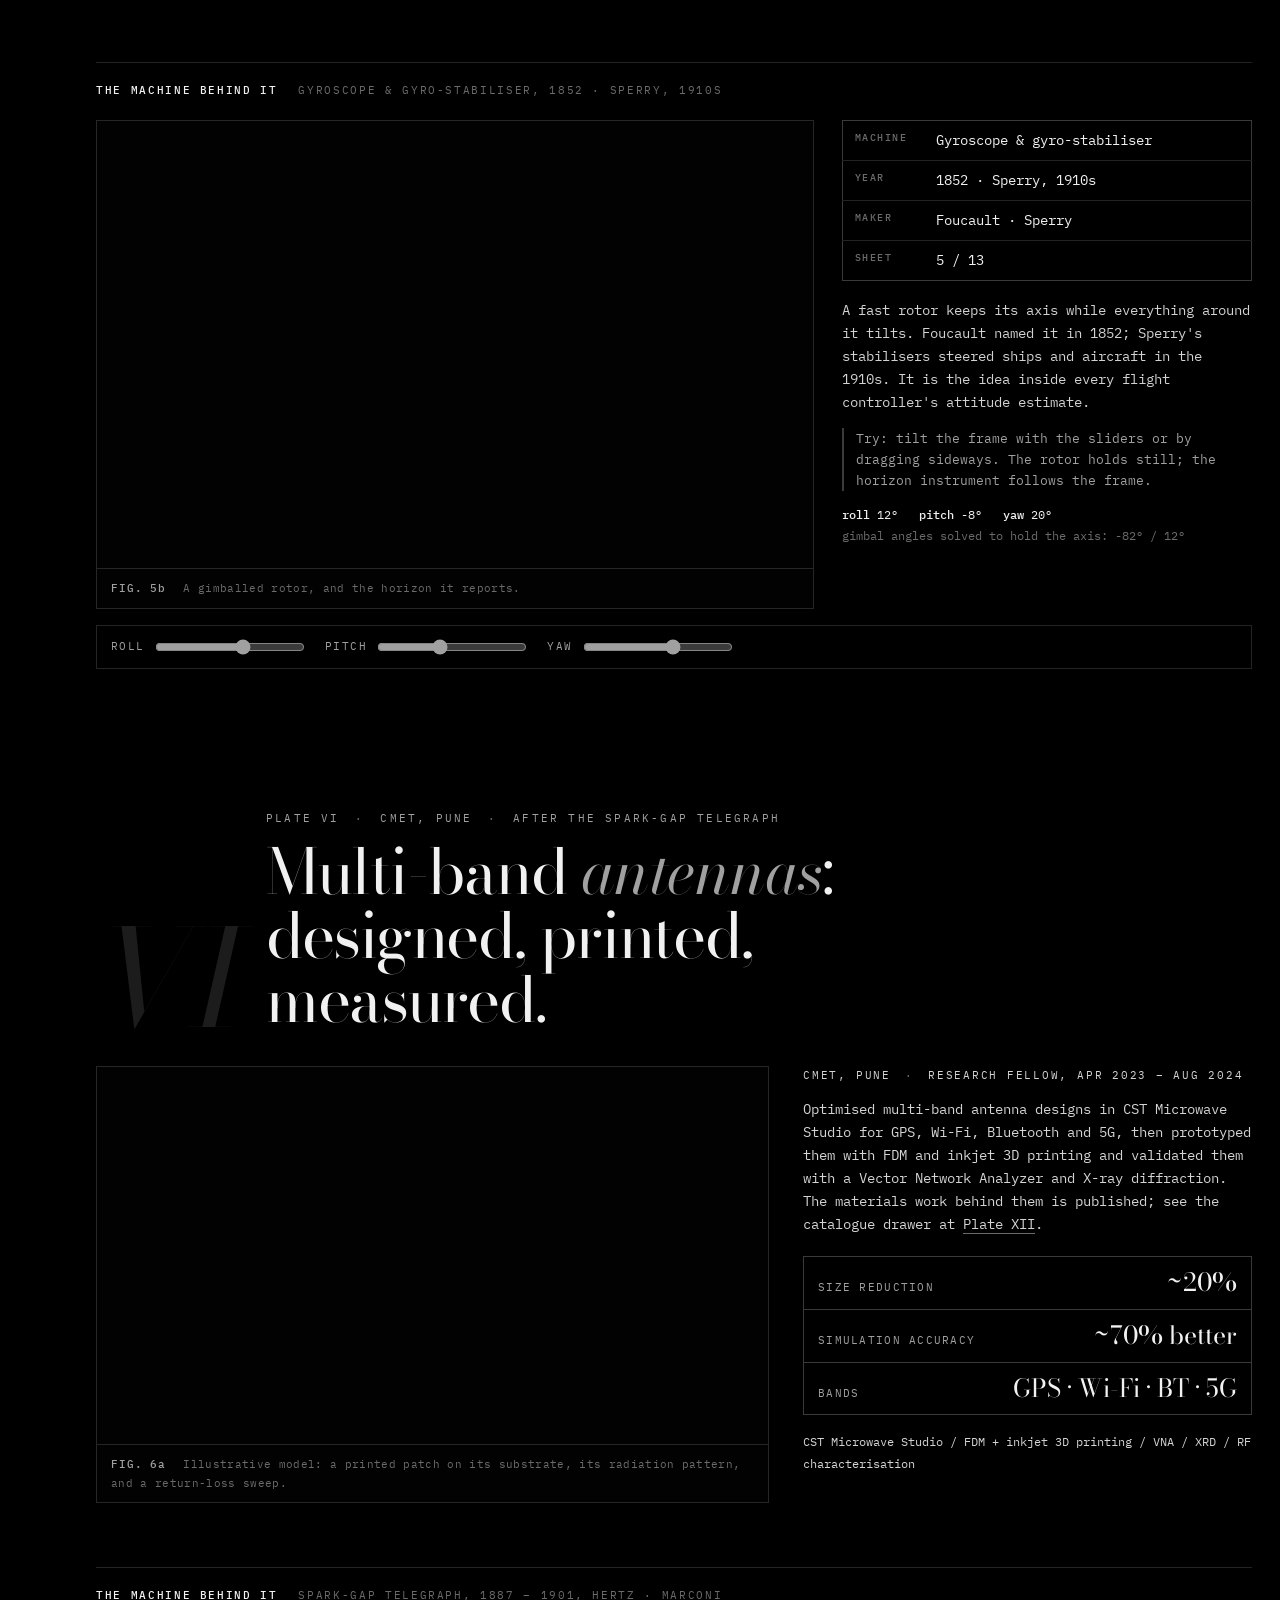
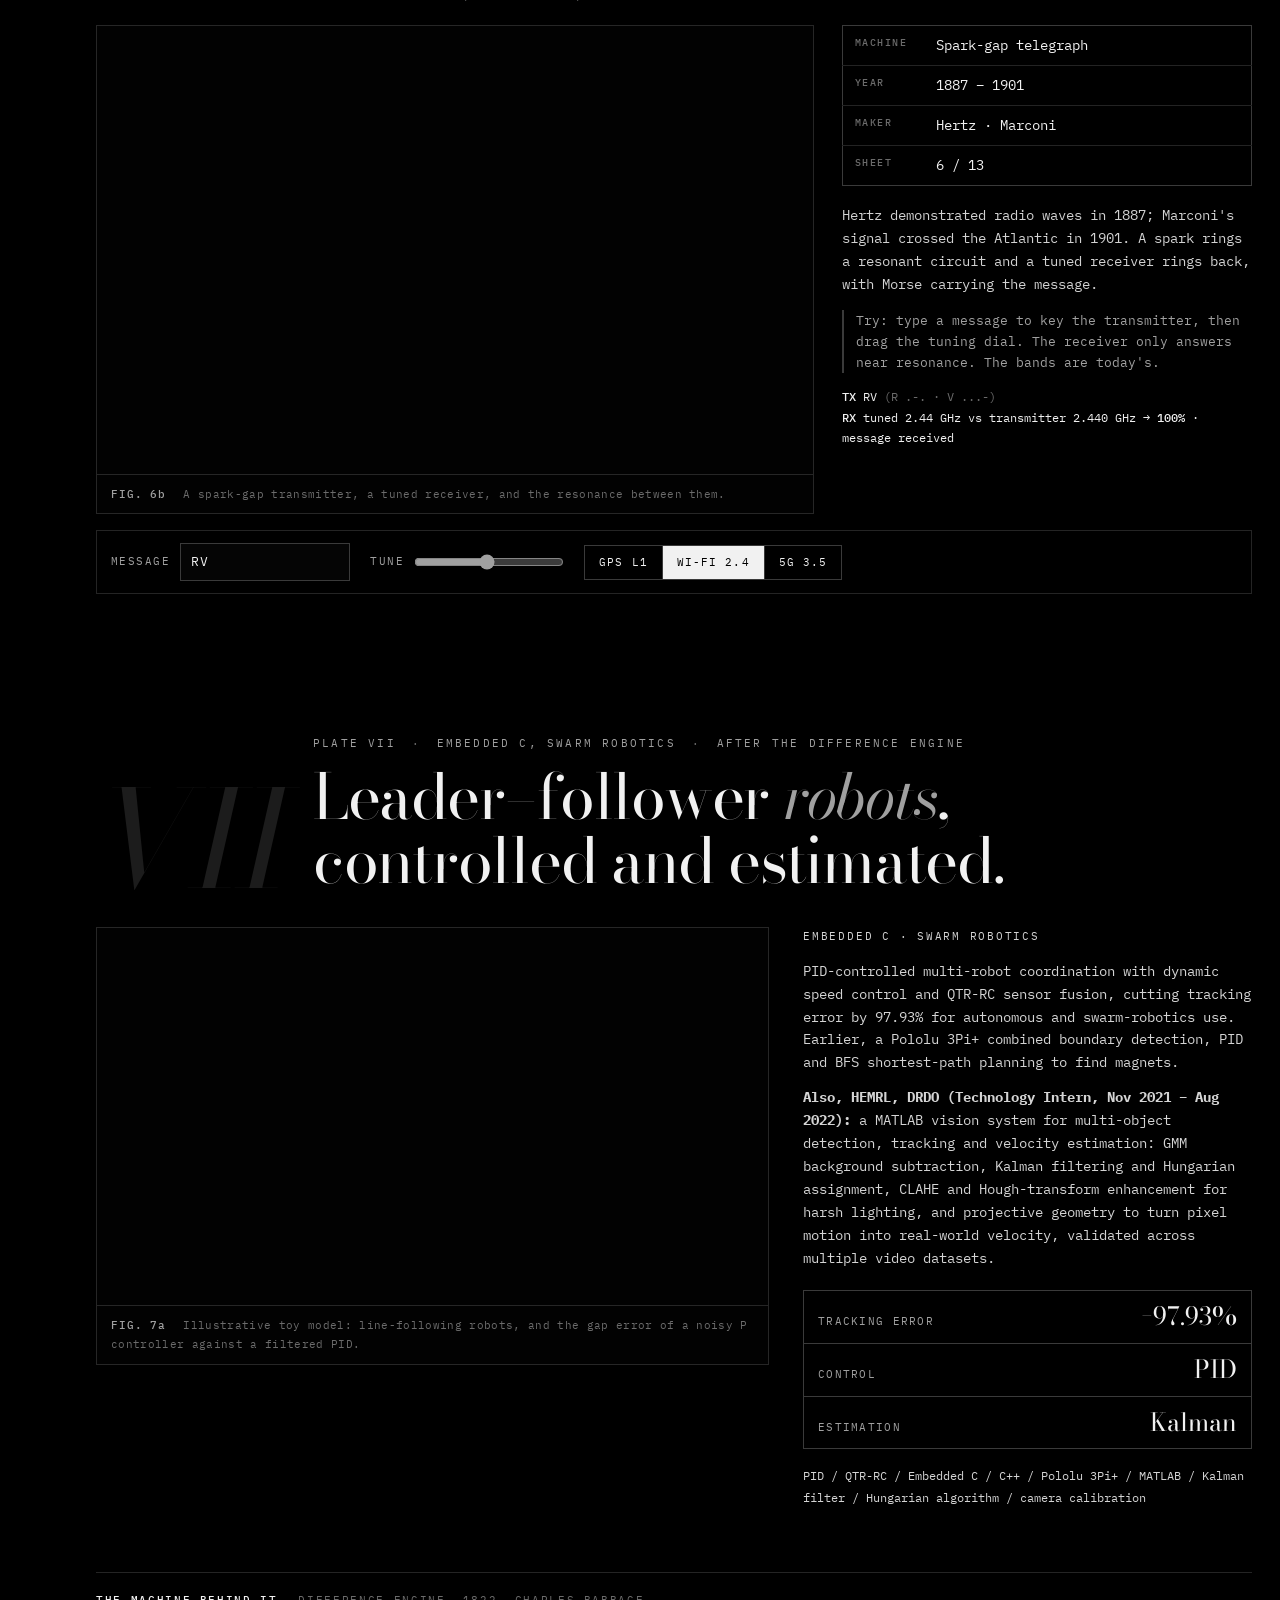
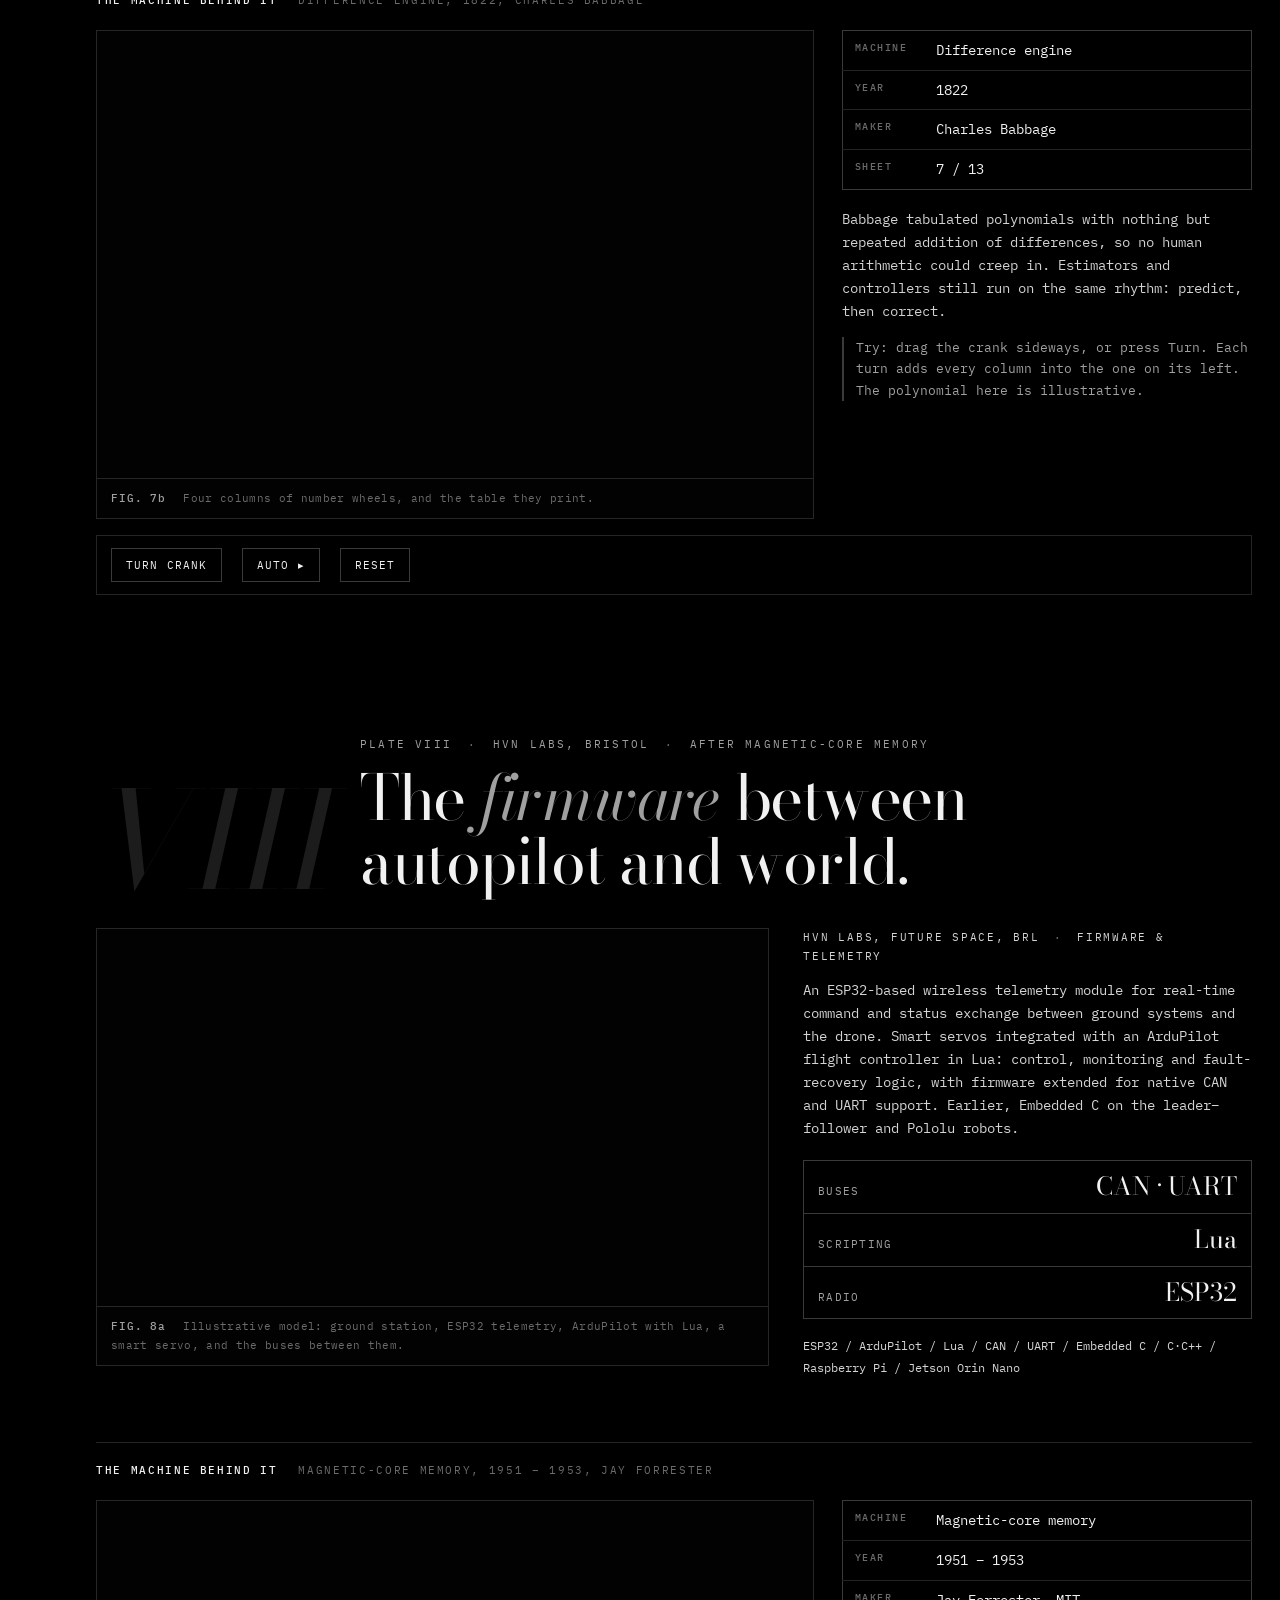
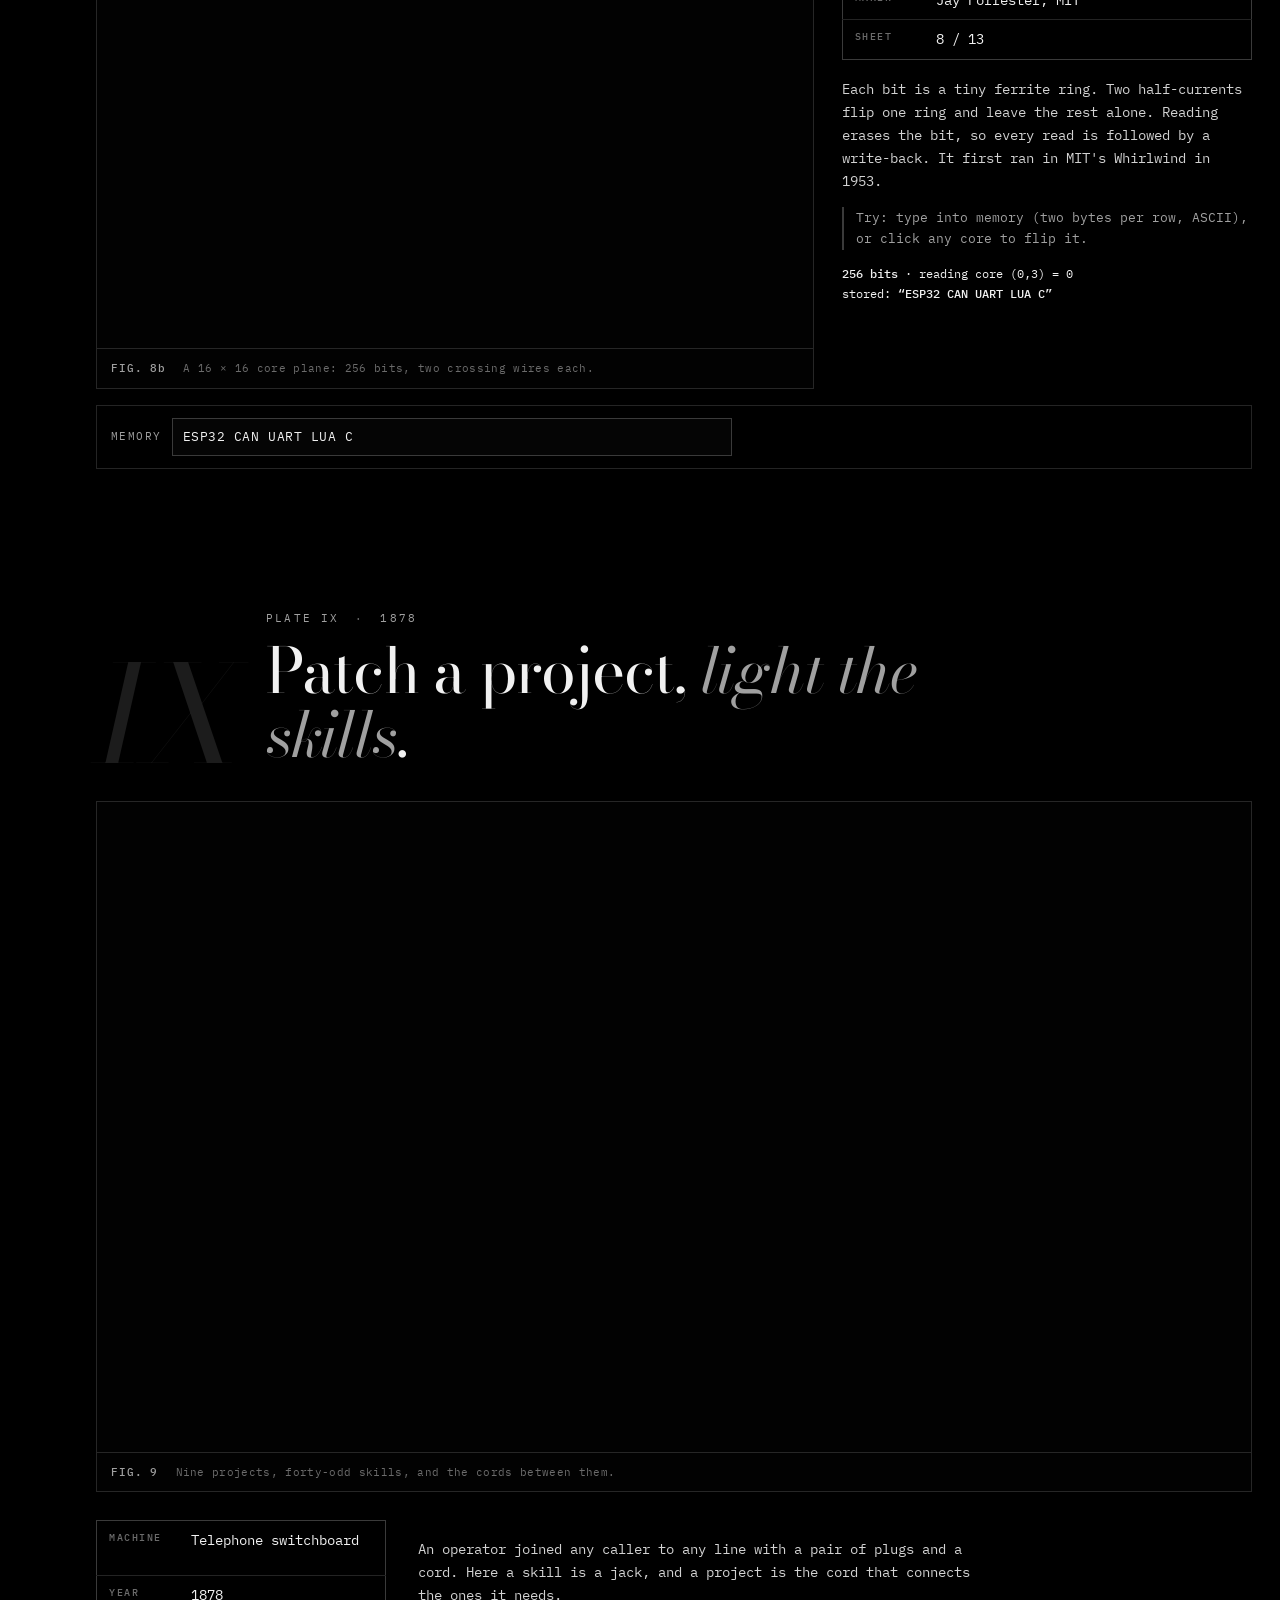
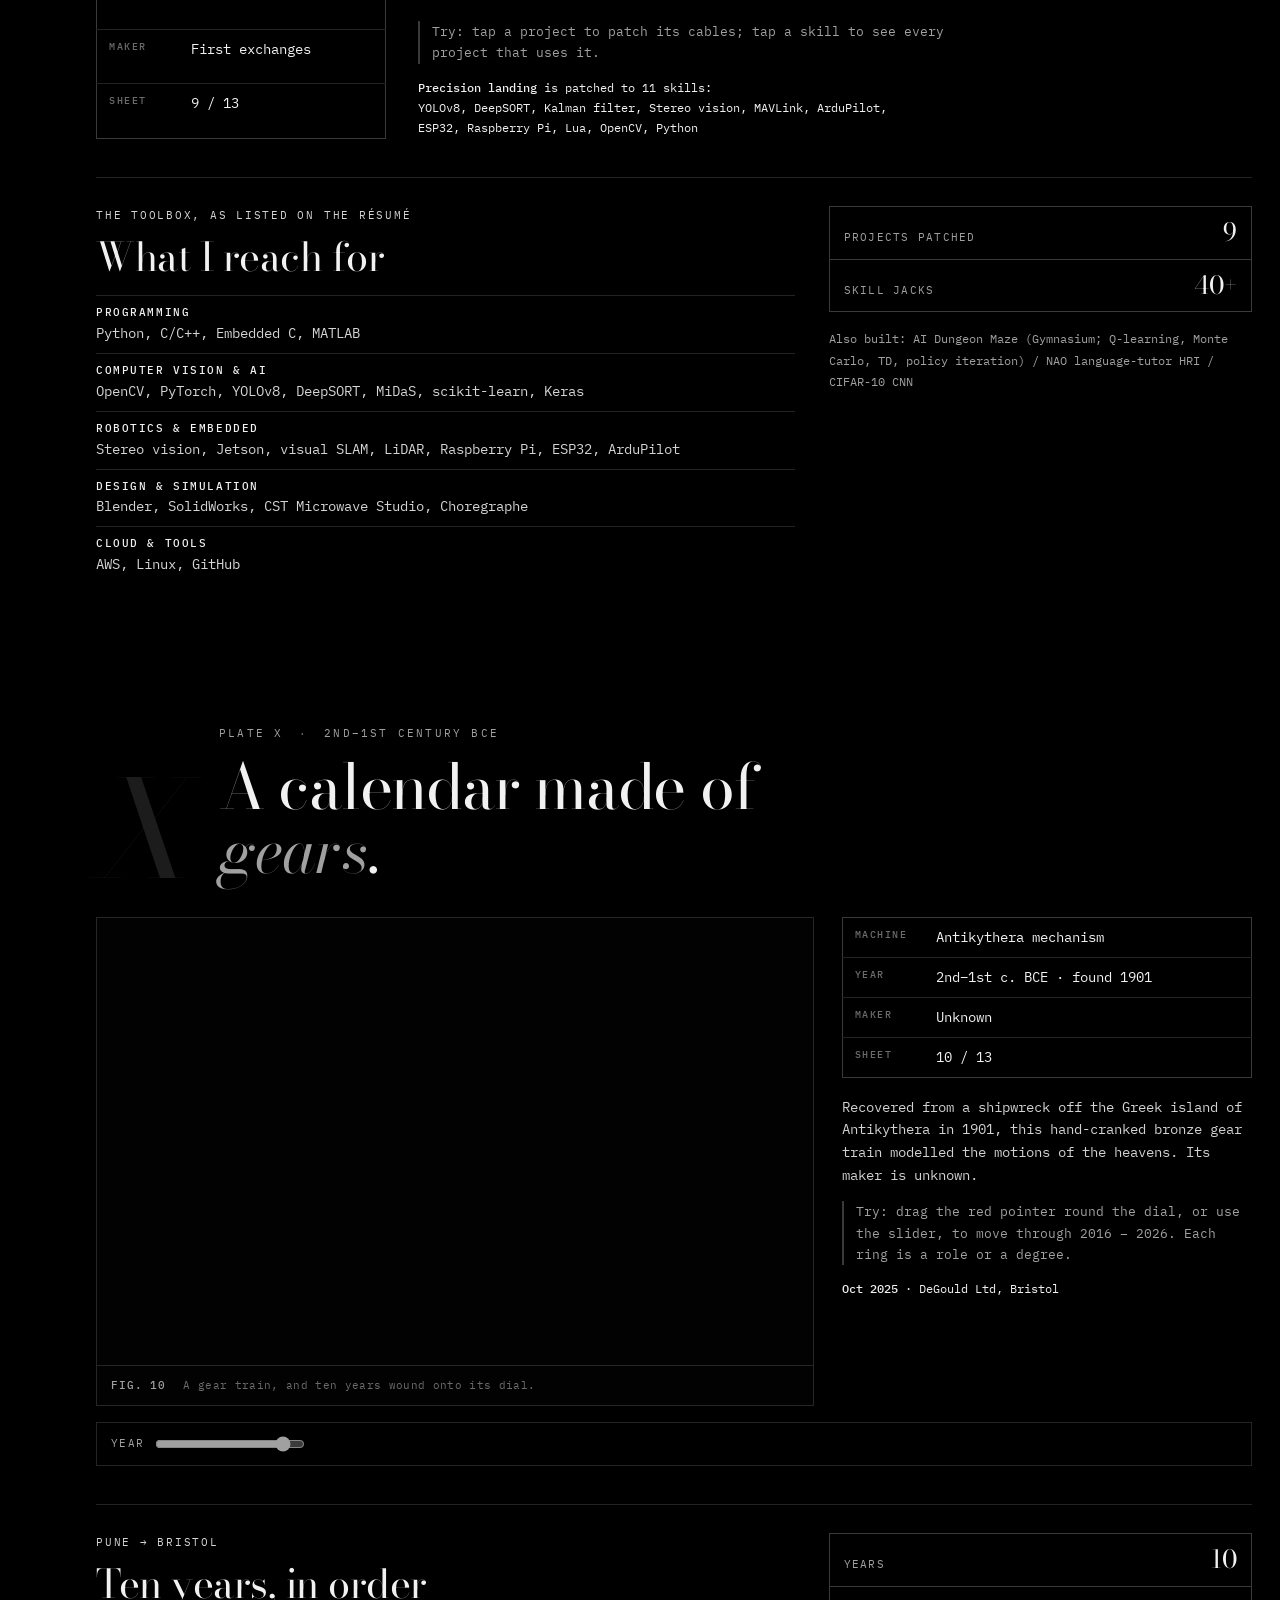
==== commit db2ac35b: "Add a link-preview image and the search and sharing metadata LinkedIn's Post Inspector found no imag" ====
--- a/site/index.html
+++ b/site/index.html
@@ -4,10 +4,43 @@
   <meta charset="utf-8">
   <meta name="viewport" content="width=device-width, initial-scale=1">
   <title>Ruchita Vehale — Catalogue of Machines</title>
-  <meta name="description" content="Ruchita Vehale, R&D engineer in computer vision, robotics, embedded systems, RF and machine learning — her projects, each set beside the historic machine it descends from.">
+  <meta name="description" content="Ruchita Vehale, R&D engineer: computer vision, robotics, embedded systems, RF and ML. Her projects, each beside the historic machine it descends from.">
+  <link rel="canonical" href="https://www.ruchita.uk/">
+  <meta name="author" content="Ruchita Vehale">
   <meta name="theme-color" content="#000000">
+  <meta property="og:type" content="website">
+  <meta property="og:site_name" content="Ruchita Vehale — Catalogue of Machines">
+  <meta property="og:url" content="https://www.ruchita.uk/">
+  <meta property="og:locale" content="en_GB">
   <meta property="og:title" content="Ruchita Vehale — Catalogue of Machines">
   <meta property="og:description" content="R&D engineer. Computer vision, robotics, embedded, RF and ML — each project beside the historic machine behind it.">
+  <meta property="og:image" content="https://www.ruchita.uk/og-image.jpg">
+  <meta property="og:image:type" content="image/jpeg">
+  <meta property="og:image:width" content="1200">
+  <meta property="og:image:height" content="630">
+  <meta property="og:image:alt" content="Ruchita Vehale, R&D engineer: a LiDAR scan being mapped above a Turing tape counting in binary.">
+  <meta name="twitter:card" content="summary_large_image">
+  <meta name="twitter:title" content="Ruchita Vehale — Catalogue of Machines">
+  <meta name="twitter:description" content="R&D engineer. Computer vision, robotics, embedded, RF and ML — each project beside the historic machine behind it.">
+  <meta name="twitter:image" content="https://www.ruchita.uk/og-image.jpg">
+  <meta name="twitter:image:alt" content="Ruchita Vehale, R&D engineer: a LiDAR scan being mapped above a Turing tape counting in binary.">
+  <script type="application/ld+json">
+  {
+    "@context": "https://schema.org",
+    "@type": "Person",
+    "name": "Ruchita Vehale",
+    "url": "https://www.ruchita.uk/",
+    "jobTitle": "R&D engineer",
+    "description": "R&D engineer in computer vision, robotics, embedded systems, RF and machine learning.",
+    "address": { "@type": "PostalAddress", "addressLocality": "Bristol", "addressCountry": "GB" },
+    "alumniOf": [
+      { "@type": "CollegeOrUniversity", "name": "University of Bristol" },
+      { "@type": "CollegeOrUniversity", "name": "Savitribai Phule Pune University" }
+    ],
+    "knowsAbout": ["Computer vision", "Robotics", "Embedded systems", "RF and antenna design", "Machine learning", "Visual SLAM"],
+    "sameAs": ["https://www.linkedin.com/in/ruchita-vehale", "https://github.com/RuchitaVehale1998"]
+  }
+  </script>
   <link rel="icon" href="./favicon.svg" type="image/svg+xml">
   <link rel="preconnect" href="https://fonts.googleapis.com">
   <link rel="preconnect" href="https://fonts.gstatic.com" crossorigin>
